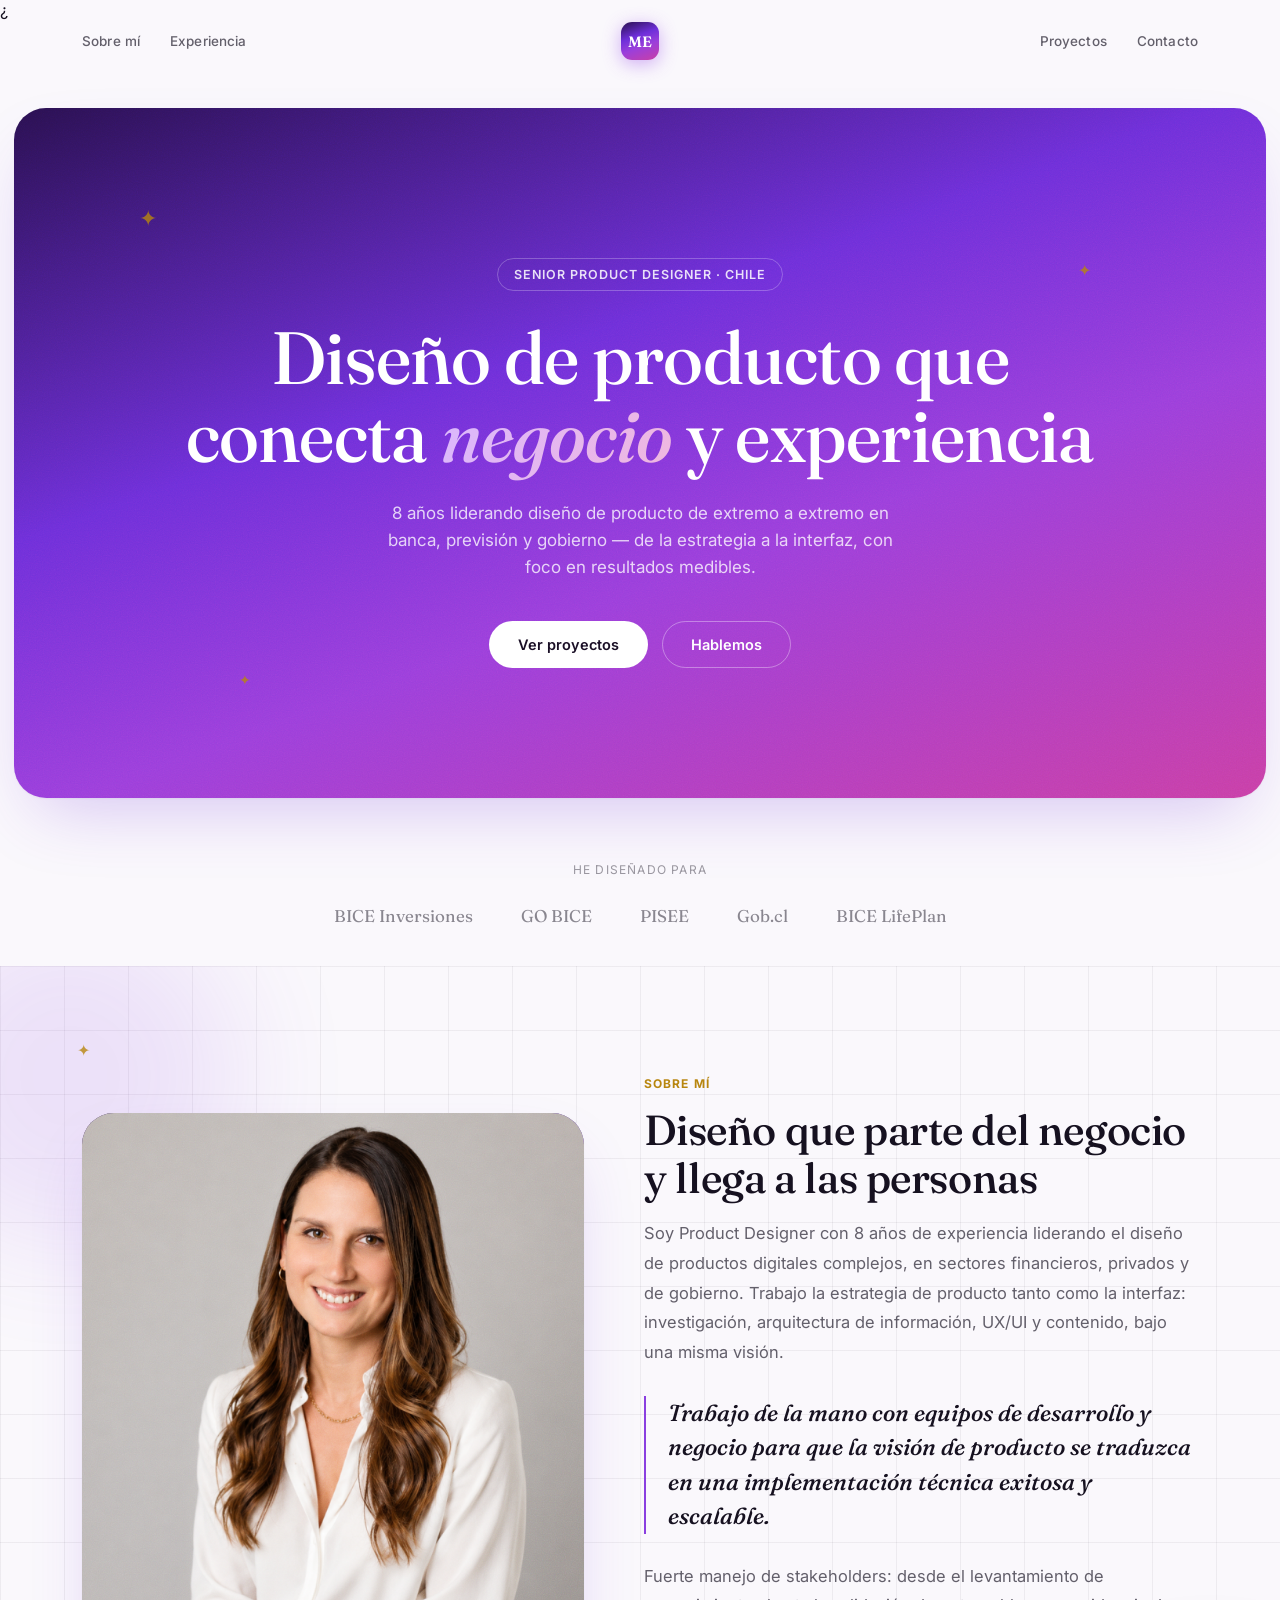
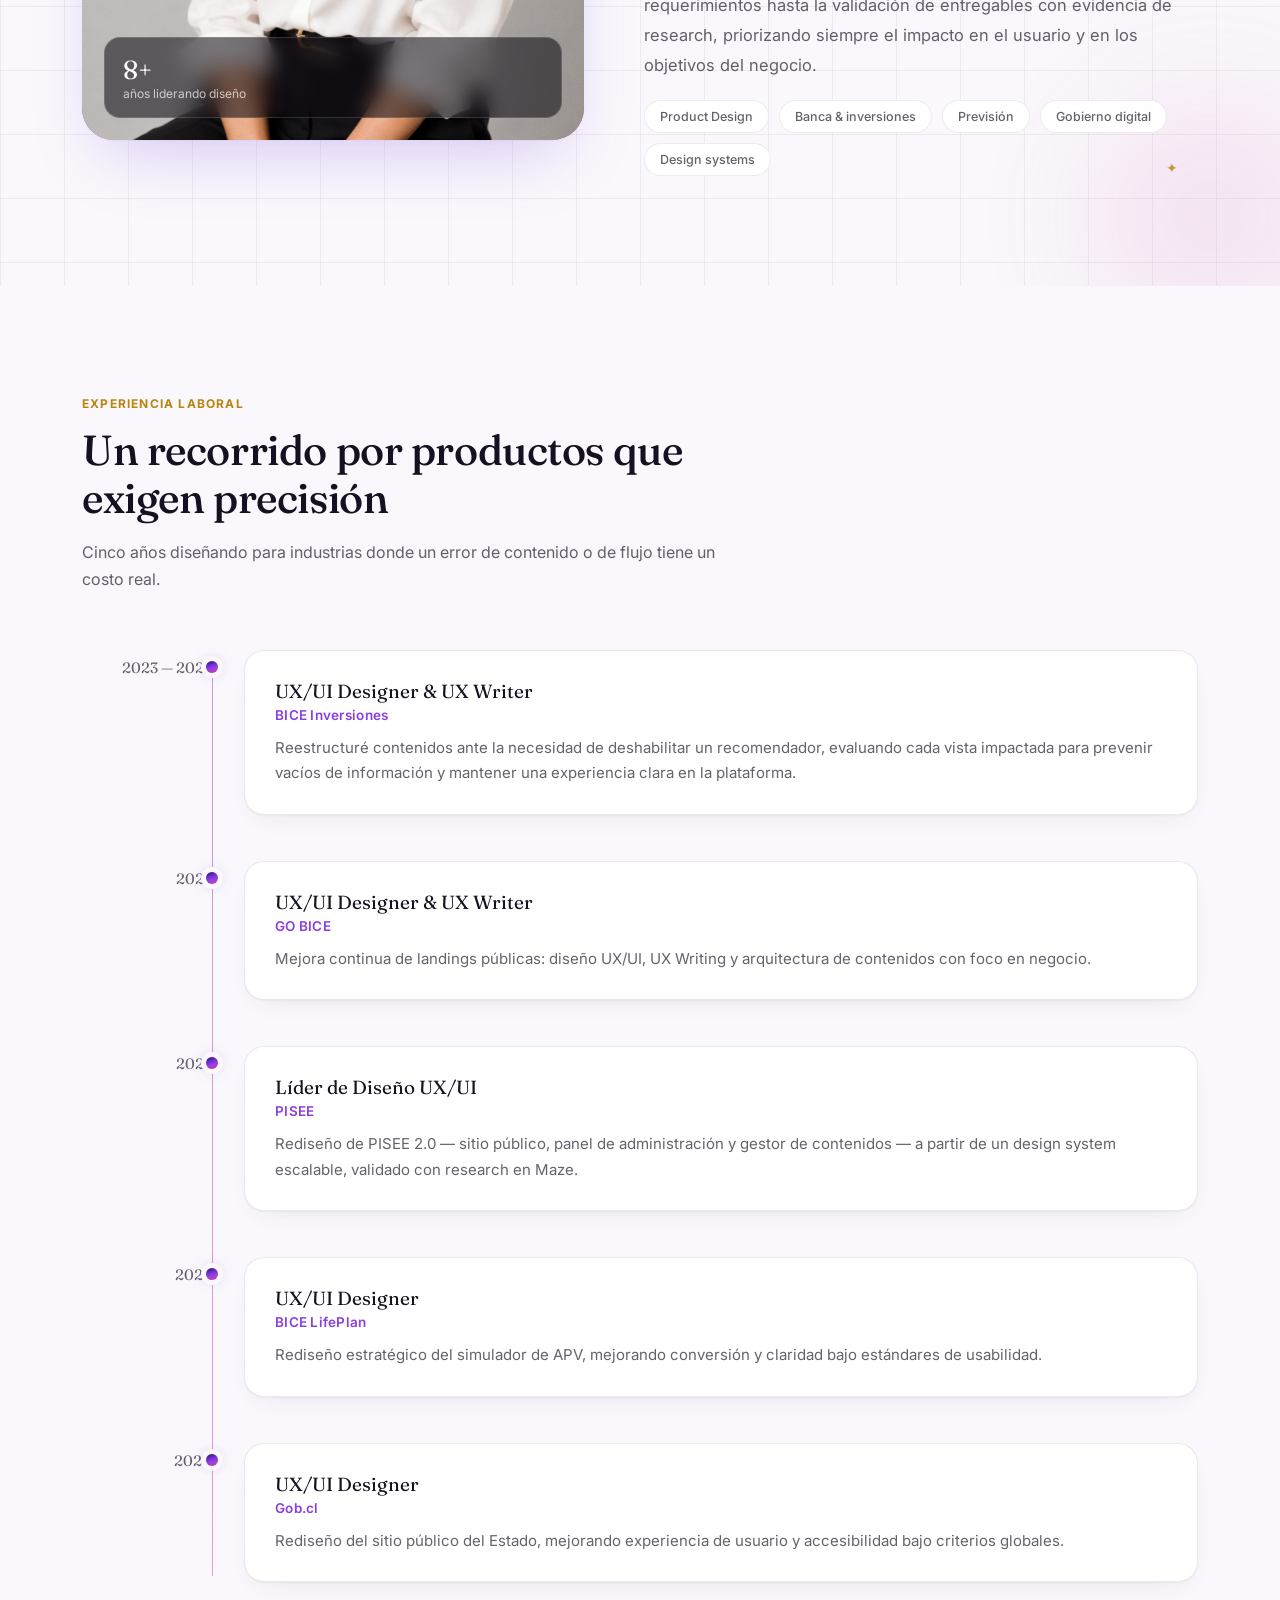
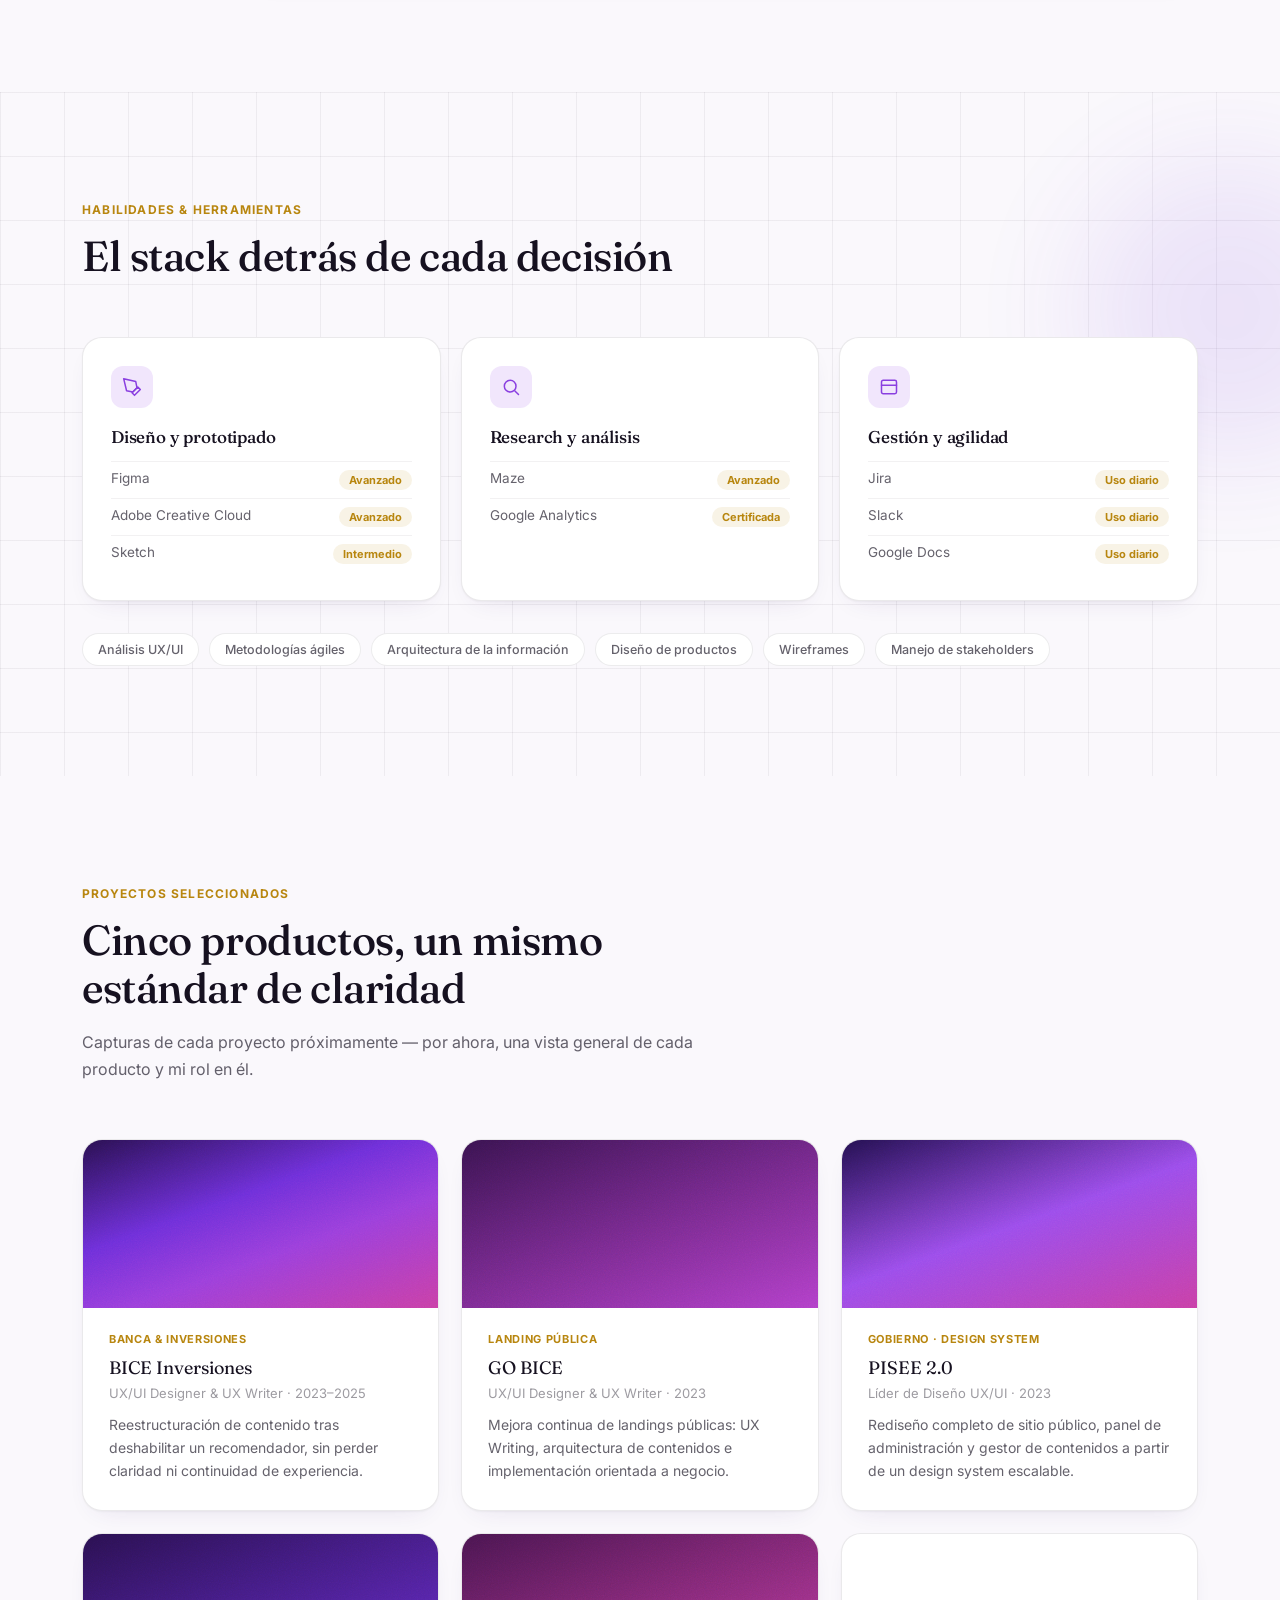
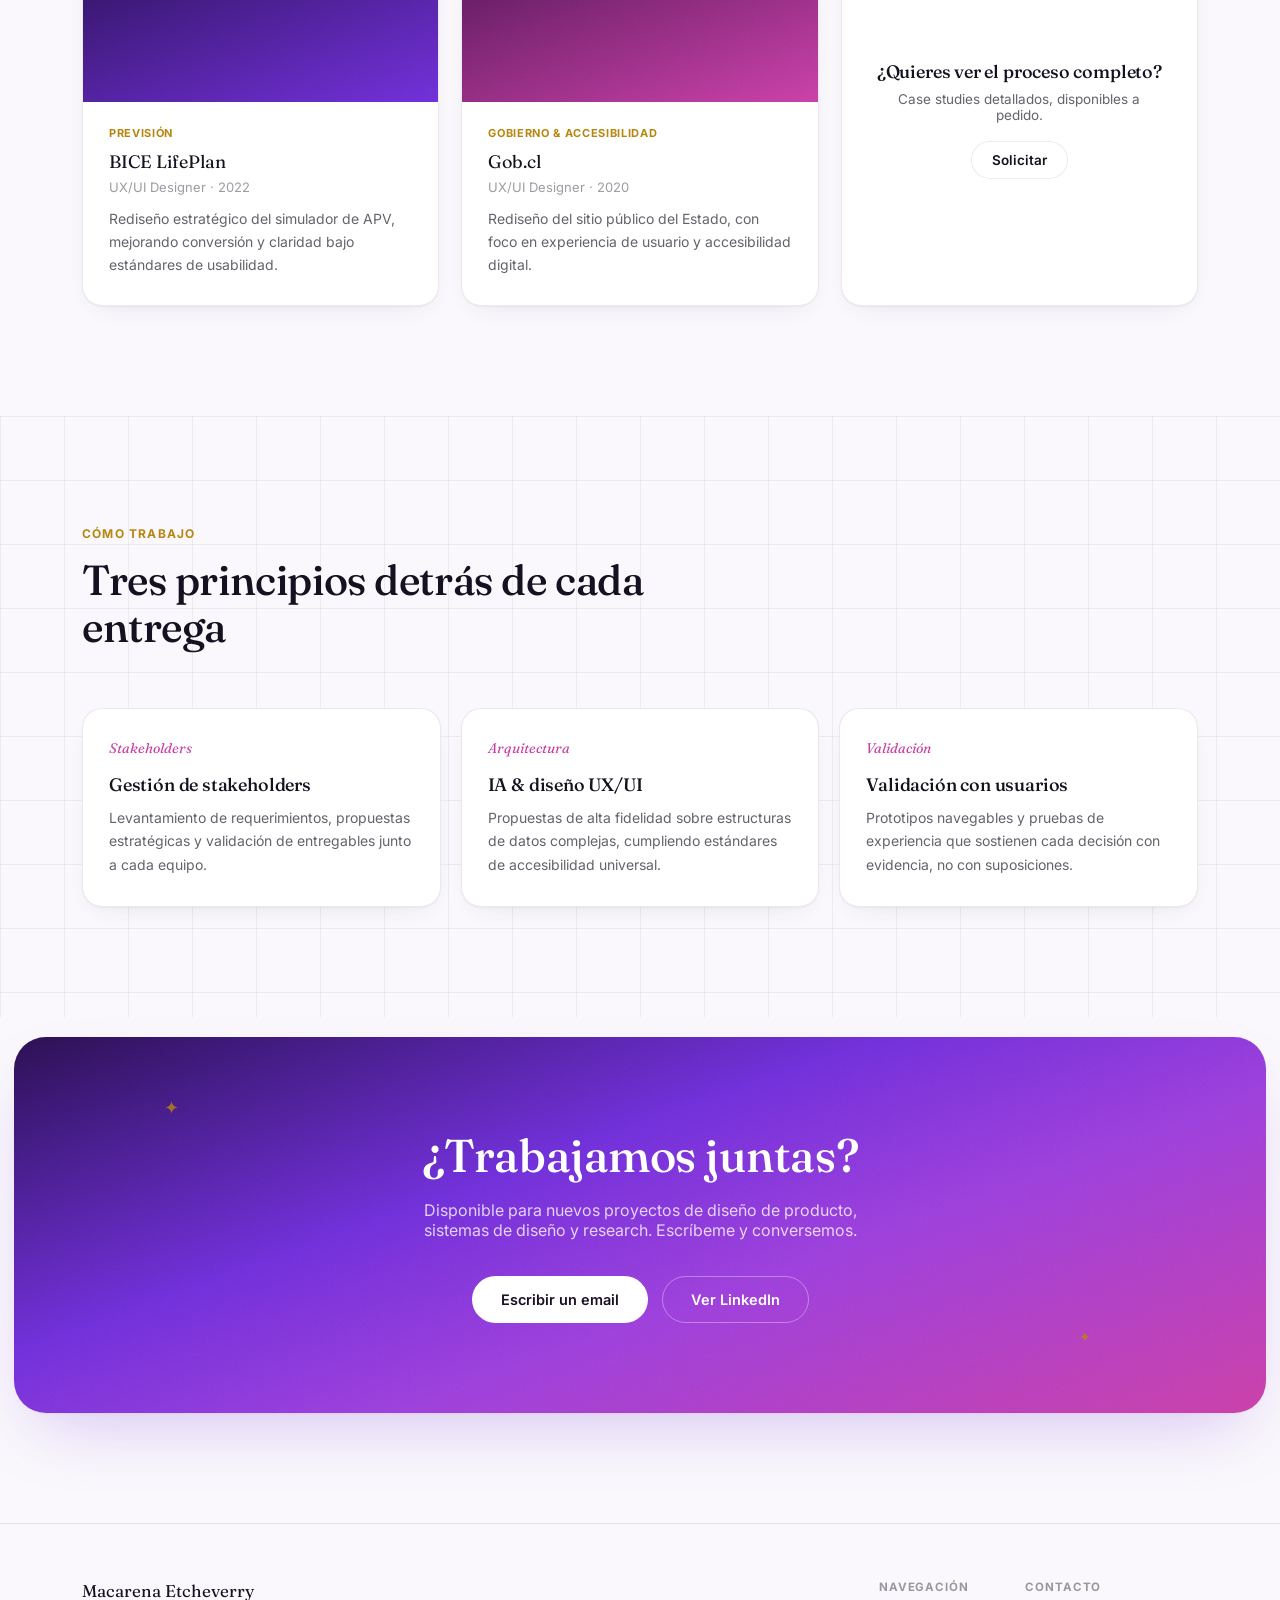
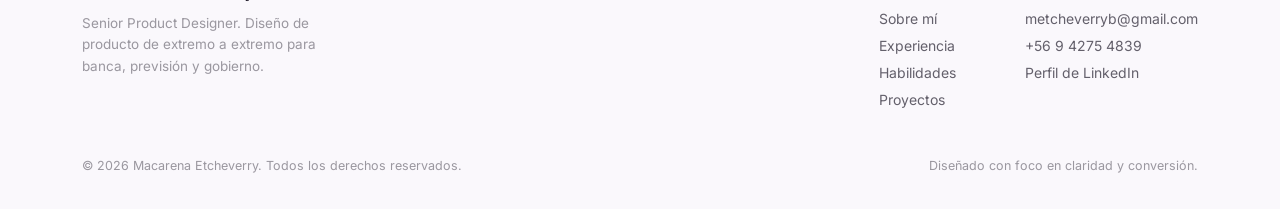
==== index.html @ 6feffdcc "Renombrar indexnew.html a index.html para GitHub Pages Co-Authored-By: Claude Sonnet 5 <noreply@anth" ====
¿<!DOCTYPE html>
<html lang="es">
<head>
<meta charset="UTF-8">
<meta name="viewport" content="width=device-width, initial-scale=1.0">
<title>Macarena Etcheverry — Senior Product Designer</title>
<link rel="preconnect" href="https://fonts.googleapis.com">
<link rel="preconnect" href="https://fonts.gstatic.com" crossorigin>
<link href="https://fonts.googleapis.com/css2?family=Fraunces:opsz,wght@9..144,400;9..144,500;9..144,600;9..144,700&family=Inter:wght@400;500;600;700&display=swap" rel="stylesheet">
<style>
  :root{
    --bg:#FAF8FC;
    --bg-panel:#F3EFFA;
    --bg-panel-2:#FFFFFF;
    --ink:#161120;
    --ink-soft:rgba(22,17,32,0.66);
    --muted:rgba(22,17,32,0.42);
    --line:rgba(22,17,32,0.09);
    --line-soft:rgba(22,17,32,0.055);
    --violet-1:#6E2FD9;
    --violet-2:#8A3FE0;
    --magenta:#C93FA6;
    --gold:#B8860F;
    --gradient-hero: linear-gradient(160deg,#2A1050 0%, #6E2FD9 38%, #9B3FDB 62%, #C93FA6 100%);
    --gradient-text: linear-gradient(120deg,#D9B8FF,#F0B7DE);
    --surface:rgba(22,17,32,0.03);
    --surface-strong:#FFFFFF;
    --glass-border:rgba(22,17,32,0.08);
    --shadow-glow: 0 1px 2px rgba(22,17,32,0.04), 0 30px 70px -24px rgba(110,47,217,0.28);
    --shadow-card: 0 1px 2px rgba(22,17,32,0.04), 0 10px 28px -16px rgba(60,30,110,0.16);
    --radius-lg:32px;
    --radius-md:20px;
    --radius-sm:14px;
    --maxw:1180px;
  }
  *{margin:0;padding:0;box-sizing:border-box;}
  html{scroll-behavior:smooth;}
  body{
    font-family:'Inter', sans-serif;
    background:var(--bg);
    color:var(--ink);
    -webkit-font-smoothing:antialiased;
    overflow-x:hidden;
  }
  h1,h2,h3,.serif{ font-family:'Fraunces', serif; font-weight:500; letter-spacing:-0.01em; }
  a{ color:inherit; text-decoration:none; }
  img{max-width:100%; display:block;}
  .wrap{max-width:var(--maxw); margin:0 auto; padding:0 32px;}
  ::selection{ background:var(--violet-2); color:#fff; }
  @media (prefers-reduced-motion: reduce){ *{animation-duration:.001ms !important; transition-duration:.001ms !important;} }

  /* grain texture overlay */
  .grain{
    position:absolute; inset:0; pointer-events:none; opacity:0.35; mix-blend-mode:overlay;
    background-image:url("data:image/svg+xml,%3Csvg xmlns='http://www.w3.org/2000/svg' width='120' height='120'%3E%3Cfilter id='n'%3E%3CfeTurbulence type='fractalNoise' baseFrequency='0.85' numOctaves='2' stitchTiles='stitch'/%3E%3C/filter%3E%3Crect width='100%25' height='100%25' filter='url(%23n)' opacity='0.5'/%3E%3C/svg%3E");
  }
  /* subtle grid background */
  .grid-bg{
    background-image:
      linear-gradient(var(--line-soft) 1px, transparent 1px),
      linear-gradient(90deg, var(--line-soft) 1px, transparent 1px);
    background-size:64px 64px;
  }
  .sparkle{ position:absolute; color:var(--gold); opacity:0.8; animation:twinkle 3.4s ease-in-out infinite; }
  @keyframes twinkle{ 0%,100%{opacity:0.25; transform:scale(0.85);} 50%{opacity:0.9; transform:scale(1.05);} }
  .orb{ position:absolute; border-radius:50%; filter:blur(60px); pointer-events:none; }

  .reveal{opacity:0; transform:translateY(22px); transition:opacity .7s cubic-bezier(.2,.7,.2,1), transform .7s cubic-bezier(.2,.7,.2,1);}
  .reveal.is-visible{opacity:1; transform:translateY(0);}

  /* ---------- navbar ---------- */
  header.nav{ position:fixed; top:0; left:0; right:0; z-index:100; padding:22px 0; transition:.35s ease; }
  header.nav.scrolled{ padding:12px 0; background:rgba(250,248,252,0.82); backdrop-filter:blur(14px) saturate(140%); border-bottom:1px solid var(--line); }
  .nav-inner{ max-width:var(--maxw); margin:0 auto; padding:0 32px; display:grid; grid-template-columns:1fr auto 1fr; align-items:center; }
  nav.links{ display:flex; gap:30px; }
  nav.links.right{ justify-content:flex-end; }
  nav.links a{ font-size:13.5px; font-weight:500; color:var(--ink-soft); letter-spacing:0.01em; transition:color .2s; }
  nav.links a:hover{ color:var(--ink); }
  .brand-mark{
    width:38px; height:38px; border-radius:11px; display:flex; align-items:center; justify-content:center;
    background:var(--gradient-hero); font-family:'Fraunces',serif; font-weight:600; font-size:15px; color:#fff;
    box-shadow:0 4px 18px rgba(155,79,235,0.45);
  }
  .burger{ display:none; flex-direction:column; gap:5px; cursor:pointer; justify-self:end; }
  .burger span{ width:22px; height:1.5px; background:var(--ink); }
  .mobile-menu{
    display:flex; position:fixed; inset:0; z-index:99; background:rgba(250,248,252,0.98);
    flex-direction:column; align-items:center; justify-content:center; gap:26px;
    opacity:0; pointer-events:none; transition:opacity .3s ease;
  }
  .mobile-menu.open{ opacity:1; pointer-events:all; }
  .mobile-menu a{ font-family:'Fraunces',serif; font-size:24px; }
  .mobile-close{ position:absolute; top:26px; right:30px; font-size:26px; cursor:pointer; }

  /* ---------- hero panel ---------- */
  .hero-panel{
    position:relative; margin:88px 14px 0; border-radius:var(--radius-lg);
    background:var(--gradient-hero);
    overflow:hidden;
    padding:150px 32px 130px;
    text-align:center;
    box-shadow:var(--shadow-glow);
  }
  .hero-panel .sparkle.s1{ top:14%; left:10%; font-size:22px; }
  .hero-panel .sparkle.s2{ top:22%; right:14%; font-size:16px; animation-delay:.8s;}
  .hero-panel .sparkle.s3{ bottom:16%; left:18%; font-size:14px; animation-delay:1.6s;}
  .eyebrow-tag{
    display:inline-flex; align-items:center; gap:8px; font-size:12.5px; font-weight:600; letter-spacing:0.08em;
    text-transform:uppercase; color:rgba(255,255,255,0.85);
    border:1px solid rgba(255,255,255,0.25); padding:8px 16px; border-radius:100px;
    margin-bottom:28px; position:relative; z-index:2;
  }
  h1.hero-title{
    position:relative; z-index:2;
    font-size:clamp(38px,6vw,74px); line-height:1.06; color:#fff;
    max-width:920px; margin:0 auto 24px;
  }
  h1.hero-title em{ font-style:italic; background:var(--gradient-text); -webkit-background-clip:text; background-clip:text; color:transparent; }
  .hero-sub{
    position:relative; z-index:2; font-size:17px; line-height:1.6; color:rgba(255,255,255,0.78);
    max-width:520px; margin:0 auto 40px;
  }
  .hero-ctas{ position:relative; z-index:2; display:flex; gap:14px; justify-content:center; flex-wrap:wrap; }
  .btn{
    display:inline-flex; align-items:center; gap:8px; font-family:'Inter',sans-serif; font-weight:600; font-size:14.5px;
    padding:14px 28px; border-radius:100px; cursor:pointer; border:1px solid transparent; transition:.25s ease;
  }
  .btn-white{ background:#fff; color:#1A0F26; }
  .btn-white:hover{ transform:translateY(-2px); box-shadow:0 16px 30px rgba(0,0,0,0.35); }
  .btn-line{ background:transparent; color:#fff; border-color:rgba(255,255,255,0.35); }
  .btn-line:hover{ background:rgba(255,255,255,0.08); transform:translateY(-2px); }
  .btn-solid{ background:var(--ink); color:#160B22; }
  .btn-solid:hover{ transform:translateY(-2px); box-shadow:0 14px 28px rgba(0,0,0,0.5); }
  .btn-ghost{ background:var(--surface-strong); color:var(--ink); border-color:var(--glass-border); }
  .btn-ghost:hover{ transform:translateY(-2px); background:var(--surface); border-color:rgba(255,255,255,0.24); }

  /* ---------- logos strip ---------- */
  .logos-section{ padding:64px 0 40px; text-align:center; }
  .logos-label{ font-size:12px; letter-spacing:0.1em; text-transform:uppercase; color:var(--muted); margin-bottom:28px; }
  .logos-row{ display:flex; justify-content:center; gap:48px; flex-wrap:wrap; }
  .logos-row span{ font-family:'Fraunces',serif; font-size:17px; color:var(--ink-soft); opacity:0.75; }

  /* ---------- section shell w/ grid + orb ---------- */
  .dark-section{ position:relative; padding:110px 0; overflow:hidden; }
  .sec-head{ max-width:640px; margin-bottom:56px; position:relative; z-index:2; }
  .sec-eyebrow{ font-size:12px; font-weight:700; letter-spacing:0.1em; text-transform:uppercase; color:var(--gold); margin-bottom:16px; display:block; }
  .sec-title{ font-size:clamp(28px,3.6vw,42px); line-height:1.14; margin-bottom:16px; }
  .sec-desc{ font-size:16px; line-height:1.7; color:var(--ink-soft); font-family:'Inter',sans-serif; }

  /* ---------- about ---------- */
  .about-grid{ display:grid; grid-template-columns:0.95fr 1.05fr; gap:60px; align-items:center; position:relative; z-index:2; }
  .about-card{
    border-radius:var(--radius-lg); background:var(--gradient-hero); aspect-ratio:4/5; position:relative; overflow:hidden;
    box-shadow:var(--shadow-glow);
  }
  .about-card .about-photo{
    position:absolute; inset:0; width:100%; height:100%; object-fit:cover;
  }
  .about-card .tag{
    position:absolute; bottom:22px; left:22px; right:22px;
    background:rgba(12,8,16,0.55); backdrop-filter:blur(10px); border:1px solid rgba(255,255,255,0.15);
    border-radius:16px; padding:16px 18px;
  }
  .about-card .tag .num{ font-family:'Fraunces',serif; font-size:26px; color:#fff; }
  .about-card .tag .lbl{ font-size:12px; color:rgba(255,255,255,0.7); }
  .about-copy p{ font-size:16.5px; line-height:1.8; color:var(--ink-soft); margin-bottom:20px; font-family:'Inter',sans-serif; }
  .about-copy .pull{
    font-family:'Fraunces',serif; font-style:italic; font-weight:500; font-size:23px; line-height:1.5; color:var(--ink);
    margin:28px 0; padding-left:22px; border-left:2px solid var(--violet-2);
  }
  .pill-row{ display:flex; gap:10px; flex-wrap:wrap; margin-top:10px; }
  .pill{ font-size:12.5px; font-weight:500; color:var(--ink-soft); background:var(--surface-strong); border:1px solid var(--glass-border); padding:8px 15px; border-radius:100px; }

  /* ---------- timeline ---------- */
  .timeline{ position:relative; margin-top:10px; z-index:2; }
  .timeline::before{ content:''; position:absolute; left:130px; top:6px; bottom:6px; width:1px; background:linear-gradient(180deg, var(--violet-2), var(--magenta)); opacity:0.5; }
  .tl-item{ display:grid; grid-template-columns:130px 1fr; gap:32px; position:relative; padding-bottom:46px; }
  .tl-item:last-child{ padding-bottom:0; }
  .tl-year{ font-family:'Fraunces',serif; font-size:15px; color:var(--ink-soft); text-align:right; padding-top:8px; }
  .tl-dot{ position:absolute; left:124px; top:11px; width:12px; height:12px; border-radius:50%; background:var(--gradient-hero); box-shadow:0 0 0 5px var(--bg), 0 0 14px rgba(155,79,235,0.6); }
  .tl-card{ background:var(--surface-strong); border:1px solid var(--line); border-radius:var(--radius-md); padding:28px 30px; transition:.3s ease; box-shadow:var(--shadow-card); }
  .tl-card:hover{ border-color:rgba(138,63,224,0.3); transform:translateY(-2px); box-shadow:0 16px 36px -18px rgba(110,47,217,0.28); }
  .tl-role{ font-family:'Fraunces',serif; font-size:19px; margin-bottom:4px; }
  .tl-company{ font-size:13.5px; font-weight:600; color:var(--violet-2); margin-bottom:12px; letter-spacing:0.02em; }
  .tl-desc{ font-size:15px; line-height:1.7; color:var(--ink-soft); }

  @media (max-width:720px){
    .timeline::before{ left:18px; }
    .tl-item{ grid-template-columns:1fr; padding-left:38px; gap:8px; }
    .tl-year{ text-align:left; font-size:12.5px; color:var(--muted); }
    .tl-dot{ left:12px; }
  }

  /* ---------- skills ---------- */
  .bento{ display:grid; grid-template-columns:repeat(3,1fr); gap:20px; margin-bottom:32px; position:relative; z-index:2; }
  .bento-card{ background:var(--surface-strong); border:1px solid var(--line); border-radius:var(--radius-md); padding:28px; transition:.3s ease; box-shadow:var(--shadow-card); }
  .bento-card:hover{ transform:translateY(-3px); border-color:rgba(138,63,224,0.3); box-shadow:0 16px 36px -18px rgba(110,47,217,0.28); }
  .bento-icon{ width:42px; height:42px; border-radius:12px; margin-bottom:18px; display:flex; align-items:center; justify-content:center; background:rgba(155,79,235,0.14); }
  .bento-icon svg{ width:20px; height:20px; stroke:var(--violet-2); }
  .bento-card h3{ font-family:'Fraunces',serif; font-size:17px; margin-bottom:14px; font-weight:500; }
  .tool-row{ display:flex; justify-content:space-between; font-size:13.5px; color:var(--ink-soft); padding:8px 0; border-top:1px solid var(--line-soft); font-family:'Inter',sans-serif; }
  .tool-row:first-of-type{ border-top:none; }
  .tool-level{ font-size:11px; font-weight:700; color:var(--gold); background:rgba(184,134,15,0.1); padding:3px 10px; border-radius:100px; }
  .chips-wrap{ display:flex; flex-wrap:wrap; gap:10px; position:relative; z-index:2; }

  /* ---------- work ---------- */
  .work-grid{ display:grid; grid-template-columns:repeat(3,1fr); gap:22px; position:relative; z-index:2; }
  .work-card{ background:var(--surface-strong); border:1px solid var(--line); border-radius:var(--radius-md); overflow:hidden; transition:.35s ease; box-shadow:var(--shadow-card); }
  .work-card:hover{ transform:translateY(-6px); border-color:rgba(138,63,224,0.35); box-shadow:0 24px 50px -18px rgba(110,47,217,0.3); }
  .work-visual{ height:168px; position:relative; overflow:hidden; }
  .work-visual svg{ width:100%; height:100%; }
  .work-body{ padding:24px 26px 28px; }
  .work-tag{ font-size:11px; font-weight:700; color:var(--gold); text-transform:uppercase; letter-spacing:0.06em; margin-bottom:10px; display:inline-block; }
  .work-title{ font-family:'Fraunces',serif; font-size:18px; margin-bottom:6px; }
  .work-company{ font-size:13px; color:var(--muted); margin-bottom:12px; font-family:'Inter',sans-serif; }
  .work-desc{ font-size:14px; line-height:1.65; color:var(--ink-soft); font-family:'Inter',sans-serif; }

  /* ---------- pillars ---------- */
  .pillar-grid{ display:grid; grid-template-columns:repeat(3,1fr); gap:20px; position:relative; z-index:2; }
  .pillar-card{ padding:30px 26px; border-radius:var(--radius-md); border:1px solid var(--line); background:var(--surface-strong); box-shadow:var(--shadow-card); }
  .pillar-num{ font-family:'Fraunces',serif; font-style:italic; font-size:14px; color:var(--magenta); margin-bottom:16px; }
  .pillar-card h3{ font-family:'Fraunces',serif; font-size:18px; margin-bottom:10px; font-weight:500; }
  .pillar-card p{ font-size:14px; line-height:1.65; color:var(--ink-soft); font-family:'Inter',sans-serif; }

  /* ---------- cta panel (mirrors hero) ---------- */
  .cta-wrap{ padding:20px 14px 110px; }
  .cta-panel{
    position:relative; border-radius:var(--radius-lg); background:var(--gradient-hero);
    padding:90px 32px; text-align:center; overflow:hidden; box-shadow:var(--shadow-glow);
  }
  .cta-panel h2{ position:relative; z-index:2; color:#fff; font-size:clamp(30px,4vw,46px); margin-bottom:16px; }
  .cta-panel p{ position:relative; z-index:2; color:rgba(255,255,255,0.78); font-size:16px; max-width:460px; margin:0 auto 36px; font-family:'Inter',sans-serif; }
  .cta-btns{ position:relative; z-index:2; display:flex; gap:14px; justify-content:center; flex-wrap:wrap; }

  /* ---------- footer ---------- */
  footer{ padding:56px 0 36px; border-top:1px solid var(--line); position:relative; z-index:2; }
  .footer-grid{ display:flex; justify-content:space-between; flex-wrap:wrap; gap:32px; margin-bottom:40px; }
  .footer-brand p{ font-size:13.5px; color:var(--muted); max-width:280px; line-height:1.6; margin-top:12px; font-family:'Inter',sans-serif; }
  .footer-name{ font-family:'Fraunces',serif; font-size:17px; }
  .footer-cols{ display:flex; gap:56px; flex-wrap:wrap; }
  .footer-col h4{ font-size:11.5px; font-weight:700; color:var(--muted); text-transform:uppercase; letter-spacing:0.08em; margin-bottom:16px; }
  .footer-col a, .footer-col span{ display:block; font-size:14px; color:var(--ink-soft); margin-bottom:10px; font-family:'Inter',sans-serif; }
  .footer-col a:hover{ color:var(--violet-2); }
  .footer-bottom{ display:flex; justify-content:space-between; flex-wrap:wrap; gap:12px; font-size:12.5px; color:var(--muted); font-family:'Inter',sans-serif; }

  @media (max-width:980px){
    nav.links{ display:none; }
    .burger{ display:flex; }
    .hero-panel{ padding:130px 24px 100px; margin-top:76px; }
    .about-grid{ grid-template-columns:1fr; gap:48px; }
    .bento{ grid-template-columns:1fr; }
    .work-grid{ grid-template-columns:1fr 1fr; }
    .pillar-grid{ grid-template-columns:1fr; }
  }
  @media (max-width:620px){
    .wrap{ padding:0 20px; }
    .work-grid{ grid-template-columns:1fr; }
    .logos-row{ gap:26px; }
    .footer-grid{ flex-direction:column; }
    .hero-panel{ margin:70px 8px 0; }
  }
</style>
</head>
<body>

<header class="nav" id="navbar">
  <div class="nav-inner">
    <nav class="links left">
      <a href="#sobre-mi">Sobre mí</a>
      <a href="#experiencia">Experiencia</a>
    </nav>
    <a href="#top" class="brand-mark">ME</a>
    <nav class="links right">
      <a href="#proyectos">Proyectos</a>
      <a href="#contacto">Contacto</a>
    </nav>
    <div class="burger" id="burger"><span></span><span></span><span></span></div>
  </div>
</header>

<div class="mobile-menu" id="mobileMenu">
  <div class="mobile-close" id="mobileClose">✕</div>
  <a href="#sobre-mi">Sobre mí</a>
  <a href="#experiencia">Experiencia</a>
  <a href="#habilidades">Habilidades</a>
  <a href="#proyectos">Proyectos</a>
  <a href="#contacto">Contacto</a>
</div>

<!-- HERO -->
<section id="top">
  <div class="hero-panel reveal is-visible">
    <div class="grain"></div>
    <span class="sparkle s1">✦</span>
    <span class="sparkle s2">✦</span>
    <span class="sparkle s3">✦</span>
    <div class="eyebrow-tag">Senior Product Designer · Chile</div>
    <h1 class="hero-title">Diseño de producto que conecta <em>negocio</em> y experiencia</h1>
    <p class="hero-sub">8 años liderando diseño de producto de extremo a extremo en banca, previsión y gobierno — de la estrategia a la interfaz, con foco en resultados medibles.</p>
    <div class="hero-ctas">
      <a href="#proyectos" class="btn btn-white">Ver proyectos</a>
      <a href="#contacto" class="btn btn-line">Hablemos</a>
    </div>
  </div>
</section>

<!-- LOGOS -->
<section class="logos-section reveal">
  <div class="wrap">
    <p class="logos-label">He diseñado para</p>
    <div class="logos-row">
      <span>BICE Inversiones</span>
      <span>GO BICE</span>
      <span>PISEE</span>
      <span>Gob.cl</span>
      <span>BICE LifePlan</span>
    </div>
  </div>
</section>

<!-- ABOUT -->
<section class="dark-section grid-bg" id="sobre-mi">
  <div class="orb" style="width:340px;height:340px; background:var(--violet-2); opacity:0.12; top:-60px; left:-100px;"></div>
  <div class="orb" style="width:260px;height:260px; background:var(--magenta); opacity:0.10; bottom:-60px; right:-60px;"></div>
  <span class="sparkle" style="top:8%; left:6%; font-size:16px;">✦</span>
  <span class="sparkle" style="bottom:12%; right:8%; font-size:14px; animation-delay:1s;">✦</span>
  <div class="wrap">
    <div class="about-grid">
      <div class="reveal">
        <div class="about-card">
          <img class="about-photo" src="assets/Foto de perfil LI.png" alt="Foto de perfil">
          <div class="grain"></div>
          <div class="tag"><div class="num">8+</div><div class="lbl">años liderando diseño</div></div>
        </div>
      </div>
      <div class="about-copy reveal">
        <span class="sec-eyebrow">Sobre mí</span>
        <h2 class="sec-title">Diseño que parte del negocio y llega a las personas</h2>
        <p>Soy Product Designer con 8 años de experiencia liderando el diseño de productos digitales complejos, en sectores financieros, privados y de gobierno. Trabajo la estrategia de producto tanto como la interfaz: investigación, arquitectura de información, UX/UI y contenido, bajo una misma visión.</p>
        <p class="pull">Trabajo de la mano con equipos de desarrollo y negocio para que la visión de producto se traduzca en una implementación técnica exitosa y escalable.</p>
        <p>Fuerte manejo de stakeholders: desde el levantamiento de requerimientos hasta la validación de entregables con evidencia de research, priorizando siempre el impacto en el usuario y en los objetivos del negocio.</p>
        <div class="pill-row">
          <span class="pill">Product Design</span>
          <span class="pill">Banca &amp; inversiones</span>
          <span class="pill">Previsión</span>
          <span class="pill">Gobierno digital</span>
          <span class="pill">Design systems</span>
        </div>
      </div>
    </div>
  </div>
</section>

<!-- EXPERIENCE -->
<section class="dark-section" id="experiencia">
  <div class="wrap">
    <div class="sec-head reveal">
      <span class="sec-eyebrow">Experiencia laboral</span>
      <h2 class="sec-title">Un recorrido por productos que exigen precisión</h2>
      <p class="sec-desc">Cinco años diseñando para industrias donde un error de contenido o de flujo tiene un costo real.</p>
    </div>
    <div class="timeline">
      <div class="tl-item reveal">
        <div class="tl-year">2023 — 2025</div><div class="tl-dot"></div>
        <div class="tl-card">
          <div class="tl-role">UX/UI Designer &amp; UX Writer</div>
          <div class="tl-company">BICE Inversiones</div>
          <p class="tl-desc">Reestructuré contenidos ante la necesidad de deshabilitar un recomendador, evaluando cada vista impactada para prevenir vacíos de información y mantener una experiencia clara en la plataforma.</p>
        </div>
      </div>
      <div class="tl-item reveal">
        <div class="tl-year">2023</div><div class="tl-dot"></div>
        <div class="tl-card">
          <div class="tl-role">UX/UI Designer &amp; UX Writer</div>
          <div class="tl-company">GO BICE</div>
          <p class="tl-desc">Mejora continua de landings públicas: diseño UX/UI, UX Writing y arquitectura de contenidos con foco en negocio.</p>
        </div>
      </div>
      <div class="tl-item reveal">
        <div class="tl-year">2023</div><div class="tl-dot"></div>
        <div class="tl-card">
          <div class="tl-role">Líder de Diseño UX/UI</div>
          <div class="tl-company">PISEE</div>
          <p class="tl-desc">Rediseño de PISEE 2.0 — sitio público, panel de administración y gestor de contenidos — a partir de un design system escalable, validado con research en Maze.</p>
        </div>
      </div>
      <div class="tl-item reveal">
        <div class="tl-year">2022</div><div class="tl-dot"></div>
        <div class="tl-card">
          <div class="tl-role">UX/UI Designer</div>
          <div class="tl-company">BICE LifePlan</div>
          <p class="tl-desc">Rediseño estratégico del simulador de APV, mejorando conversión y claridad bajo estándares de usabilidad.</p>
        </div>
      </div>
      <div class="tl-item reveal">
        <div class="tl-year">2020</div><div class="tl-dot"></div>
        <div class="tl-card">
          <div class="tl-role">UX/UI Designer</div>
          <div class="tl-company">Gob.cl</div>
          <p class="tl-desc">Rediseño del sitio público del Estado, mejorando experiencia de usuario y accesibilidad bajo criterios globales.</p>
        </div>
      </div>
    </div>
  </div>
</section>

<!-- SKILLS -->
<section class="dark-section grid-bg" id="habilidades">
  <div class="orb" style="width:300px;height:300px; background:var(--violet-1); opacity:0.10; top:10%; right:-100px;"></div>
  <div class="wrap">
    <div class="sec-head reveal">
      <span class="sec-eyebrow">Habilidades &amp; herramientas</span>
      <h2 class="sec-title">El stack detrás de cada decisión</h2>
    </div>
    <div class="bento reveal">
      <div class="bento-card">
        <div class="bento-icon"><svg viewBox="0 0 24 24" fill="none" stroke-width="1.8" stroke-linecap="round" stroke-linejoin="round"><path d="M12 19l7-7 3 3-7 7-3-3z"/><path d="M18 13l-1.5-7.5L2 2l3.5 14.5L13 18l5-5z"/></svg></div>
        <h3>Diseño y prototipado</h3>
        <div class="tool-row"><span>Figma</span><span class="tool-level">Avanzado</span></div>
        <div class="tool-row"><span>Adobe Creative Cloud</span><span class="tool-level">Avanzado</span></div>
        <div class="tool-row"><span>Sketch</span><span class="tool-level">Intermedio</span></div>
      </div>
      <div class="bento-card">
        <div class="bento-icon"><svg viewBox="0 0 24 24" fill="none" stroke-width="1.8" stroke-linecap="round" stroke-linejoin="round"><circle cx="11" cy="11" r="7"/><path d="M21 21l-4.3-4.3"/></svg></div>
        <h3>Research y análisis</h3>
        <div class="tool-row"><span>Maze</span><span class="tool-level">Avanzado</span></div>
        <div class="tool-row"><span>Google Analytics</span><span class="tool-level">Certificada</span></div>
      </div>
      <div class="bento-card">
        <div class="bento-icon"><svg viewBox="0 0 24 24" fill="none" stroke-width="1.8" stroke-linecap="round" stroke-linejoin="round"><rect x="3" y="4" width="18" height="16" rx="2"/><path d="M3 10h18"/></svg></div>
        <h3>Gestión y agilidad</h3>
        <div class="tool-row"><span>Jira</span><span class="tool-level">Uso diario</span></div>
        <div class="tool-row"><span>Slack</span><span class="tool-level">Uso diario</span></div>
        <div class="tool-row"><span>Google Docs</span><span class="tool-level">Uso diario</span></div>
      </div>
    </div>
    <div class="chips-wrap reveal">
      <span class="pill">Análisis UX/UI</span>
      <span class="pill">Metodologías ágiles</span>
      <span class="pill">Arquitectura de la información</span>
      <span class="pill">Diseño de productos</span>
      <span class="pill">Wireframes</span>
      <span class="pill">Manejo de stakeholders</span>
    </div>
  </div>
</section>

<!-- WORK -->
<section class="dark-section" id="proyectos">
  <div class="wrap">
    <div class="sec-head reveal">
      <span class="sec-eyebrow">Proyectos seleccionados</span>
      <h2 class="sec-title">Cinco productos, un mismo estándar de claridad</h2>
      <p class="sec-desc">Capturas de cada proyecto próximamente — por ahora, una vista general de cada producto y mi rol en él.</p>
    </div>
    <div class="work-grid">
      <div class="work-card reveal">
        <div class="work-visual" style="background:var(--gradient-hero);"><div class="grain"></div></div>
        <div class="work-body">
          <span class="work-tag">Banca &amp; inversiones</span>
          <div class="work-title">BICE Inversiones</div>
          <div class="work-company">UX/UI Designer &amp; UX Writer · 2023–2025</div>
          <p class="work-desc">Reestructuración de contenido tras deshabilitar un recomendador, sin perder claridad ni continuidad de experiencia.</p>
        </div>
      </div>
      <div class="work-card reveal">
        <div class="work-visual" style="background:linear-gradient(160deg,#3A1350,#B23FC9);"><div class="grain"></div></div>
        <div class="work-body">
          <span class="work-tag">Landing pública</span>
          <div class="work-title">GO BICE</div>
          <div class="work-company">UX/UI Designer &amp; UX Writer · 2023</div>
          <p class="work-desc">Mejora continua de landings públicas: UX Writing, arquitectura de contenidos e implementación orientada a negocio.</p>
        </div>
      </div>
      <div class="work-card reveal">
        <div class="work-visual" style="background:linear-gradient(160deg,#241050,#9B4DEB,#C93FA6);"><div class="grain"></div></div>
        <div class="work-body">
          <span class="work-tag">Gobierno · Design system</span>
          <div class="work-title">PISEE 2.0</div>
          <div class="work-company">Líder de Diseño UX/UI · 2023</div>
          <p class="work-desc">Rediseño completo de sitio público, panel de administración y gestor de contenidos a partir de un design system escalable.</p>
        </div>
      </div>
      <div class="work-card reveal">
        <div class="work-visual" style="background:linear-gradient(160deg,#2A1050,#6E2FD9);"><div class="grain"></div></div>
        <div class="work-body">
          <span class="work-tag">Previsión</span>
          <div class="work-title">BICE LifePlan</div>
          <div class="work-company">UX/UI Designer · 2022</div>
          <p class="work-desc">Rediseño estratégico del simulador de APV, mejorando conversión y claridad bajo estándares de usabilidad.</p>
        </div>
      </div>
      <div class="work-card reveal">
        <div class="work-visual" style="background:linear-gradient(160deg,#4A1550,#C93FA6);"><div class="grain"></div></div>
        <div class="work-body">
          <span class="work-tag">Gobierno &amp; accesibilidad</span>
          <div class="work-title">Gob.cl</div>
          <div class="work-company">UX/UI Designer · 2020</div>
          <p class="work-desc">Rediseño del sitio público del Estado, con foco en experiencia de usuario y accesibilidad digital.</p>
        </div>
      </div>
      <div class="work-card reveal" style="display:flex; align-items:center; justify-content:center; text-align:center; padding:32px;">
        <div>
          <div class="serif" style="font-size:18px; margin-bottom:8px;">¿Quieres ver el proceso completo?</div>
          <p style="font-size:13.5px; color:var(--ink-soft); margin-bottom:18px; font-family:'Inter',sans-serif;">Case studies detallados, disponibles a pedido.</p>
          <a href="#contacto" class="btn btn-ghost" style="padding:10px 20px; font-size:13.5px;">Solicitar</a>
        </div>
      </div>
    </div>
  </div>
</section>

<!-- PILLARS -->
<section class="dark-section grid-bg">
  <div class="wrap">
    <div class="sec-head reveal">
      <span class="sec-eyebrow">Cómo trabajo</span>
      <h2 class="sec-title">Tres principios detrás de cada entrega</h2>
    </div>
    <div class="pillar-grid reveal">
      <div class="pillar-card">
        <div class="pillar-num">Stakeholders</div>
        <h3>Gestión de stakeholders</h3>
        <p>Levantamiento de requerimientos, propuestas estratégicas y validación de entregables junto a cada equipo.</p>
      </div>
      <div class="pillar-card">
        <div class="pillar-num">Arquitectura</div>
        <h3>IA &amp; diseño UX/UI</h3>
        <p>Propuestas de alta fidelidad sobre estructuras de datos complejas, cumpliendo estándares de accesibilidad universal.</p>
      </div>
      <div class="pillar-card">
        <div class="pillar-num">Validación</div>
        <h3>Validación con usuarios</h3>
        <p>Prototipos navegables y pruebas de experiencia que sostienen cada decisión con evidencia, no con suposiciones.</p>
      </div>
    </div>
  </div>
</section>

<!-- CTA -->
<section class="cta-wrap" id="contacto">
  <div class="cta-panel reveal">
    <div class="grain"></div>
    <span class="sparkle" style="top:16%; left:12%; font-size:18px;">✦</span>
    <span class="sparkle" style="bottom:18%; right:14%; font-size:14px; animation-delay:1s;">✦</span>
    <h2>¿Trabajamos juntas?</h2>
    <p>Disponible para nuevos proyectos de diseño de producto, sistemas de diseño y research. Escríbeme y conversemos.</p>
    <div class="cta-btns">
      <a href="mailto:metcheverryb@gmail.com" class="btn btn-white">Escribir un email</a>
      <a href="https://www.linkedin.com/" target="_blank" rel="noopener" class="btn btn-line">Ver LinkedIn</a>
    </div>
  </div>
</section>

<!-- FOOTER -->
<footer>
  <div class="wrap">
    <div class="footer-grid">
      <div class="footer-brand">
        <a href="#top" class="footer-name">Macarena Etcheverry</a>
        <p>Senior Product Designer. Diseño de producto de extremo a extremo para banca, previsión y gobierno.</p>
      </div>
      <div class="footer-cols">
        <div class="footer-col">
          <h4>Navegación</h4>
          <a href="#sobre-mi">Sobre mí</a>
          <a href="#experiencia">Experiencia</a>
          <a href="#habilidades">Habilidades</a>
          <a href="#proyectos">Proyectos</a>
        </div>
        <div class="footer-col">
          <h4>Contacto</h4>
          <a href="mailto:metcheverryb@gmail.com">metcheverryb@gmail.com</a>
          <a href="tel:+56942754839">+56 9 4275 4839</a>
          <a href="https://www.linkedin.com/" target="_blank" rel="noopener">Perfil de LinkedIn</a>
        </div>
      </div>
    </div>
    <div class="footer-bottom">
      <span>© 2026 Macarena Etcheverry. Todos los derechos reservados.</span>
      <span>Diseñado con foco en claridad y conversión.</span>
    </div>
  </div>
</footer>

<script>
  const navbar = document.getElementById('navbar');
  window.addEventListener('scroll', () => navbar.classList.toggle('scrolled', window.scrollY > 24));

  const burger = document.getElementById('burger');
  const mobileMenu = document.getElementById('mobileMenu');
  const mobileClose = document.getElementById('mobileClose');
  burger.addEventListener('click', () => mobileMenu.classList.add('open'));
  mobileClose.addEventListener('click', () => mobileMenu.classList.remove('open'));
  mobileMenu.querySelectorAll('a').forEach(a => a.addEventListener('click', () => mobileMenu.classList.remove('open')));

  const io = new IntersectionObserver((entries) => {
    entries.forEach(entry => {
      if(entry.isIntersecting){ entry.target.classList.add('is-visible'); io.unobserve(entry.target); }
    });
  }, { threshold: 0.15 });
  document.querySelectorAll('.reveal:not(.is-visible)').forEach(el => io.observe(el));
</script>

</body>
</html>
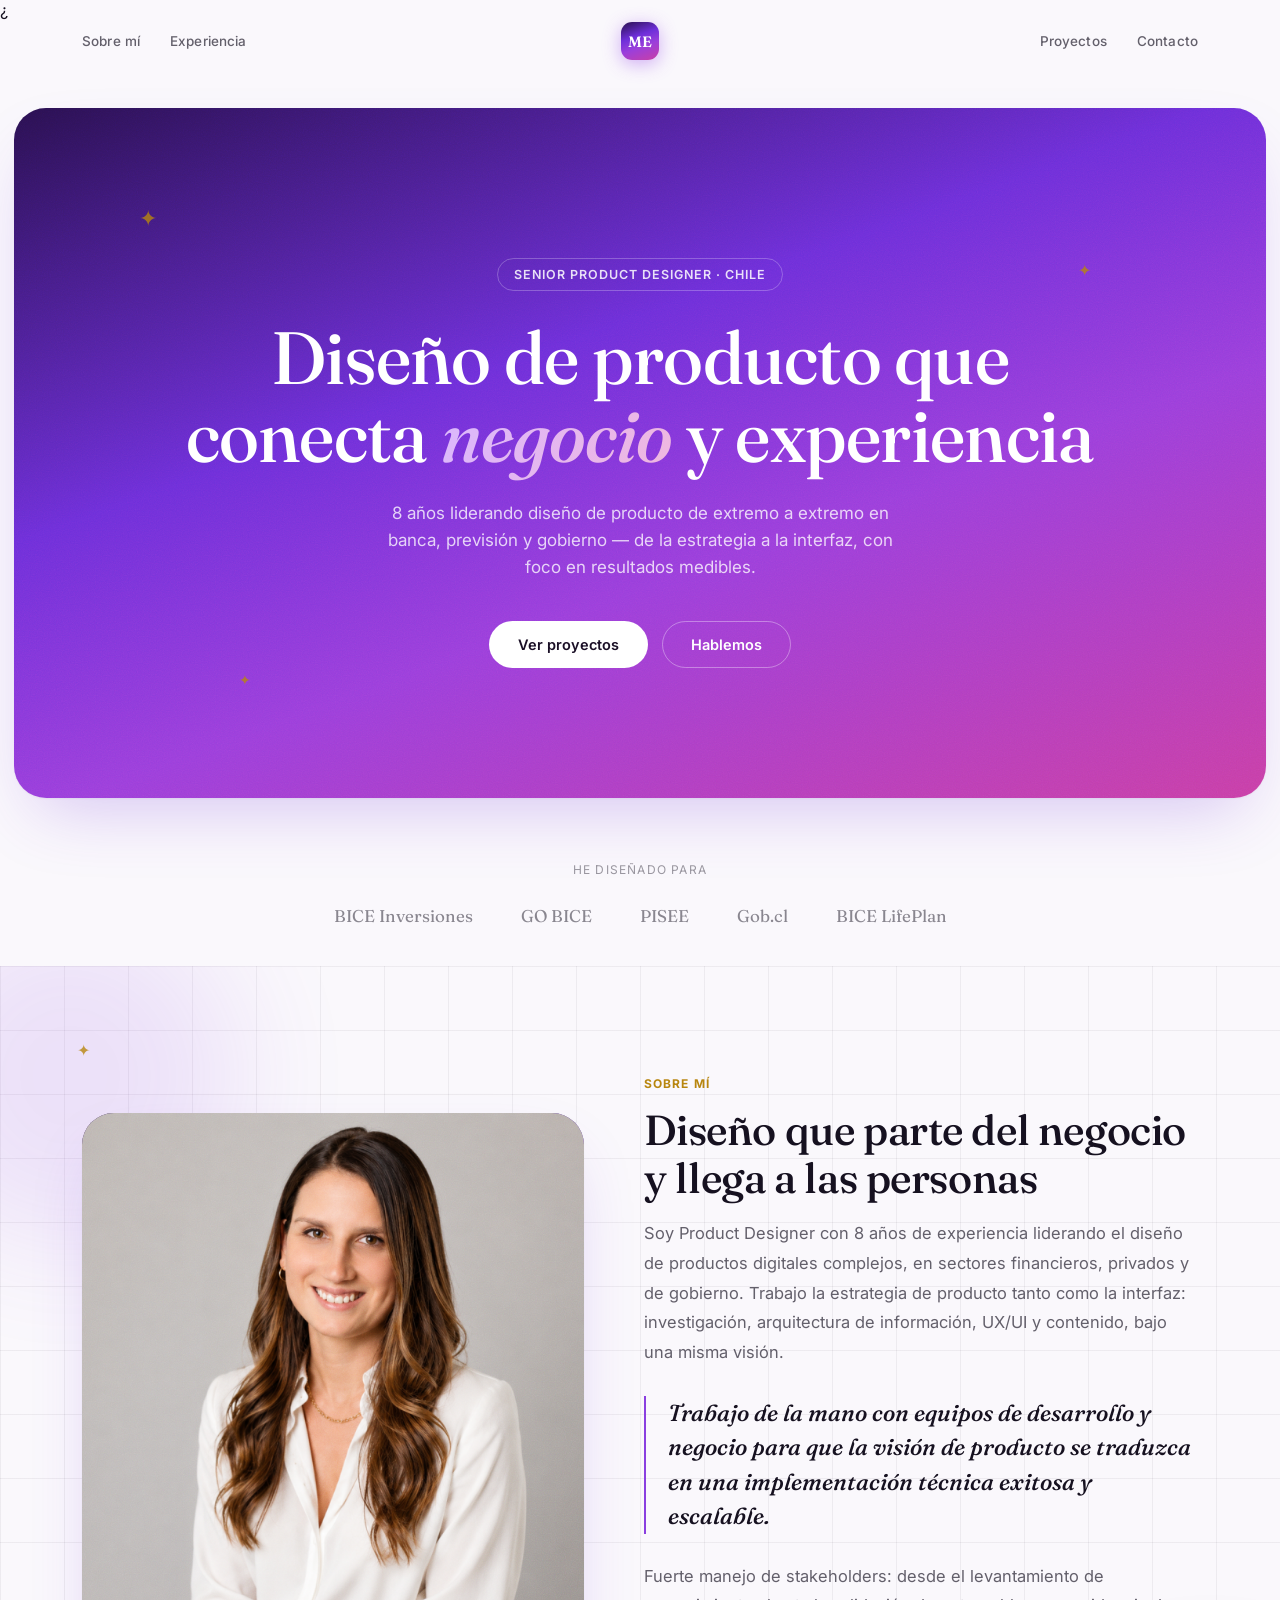
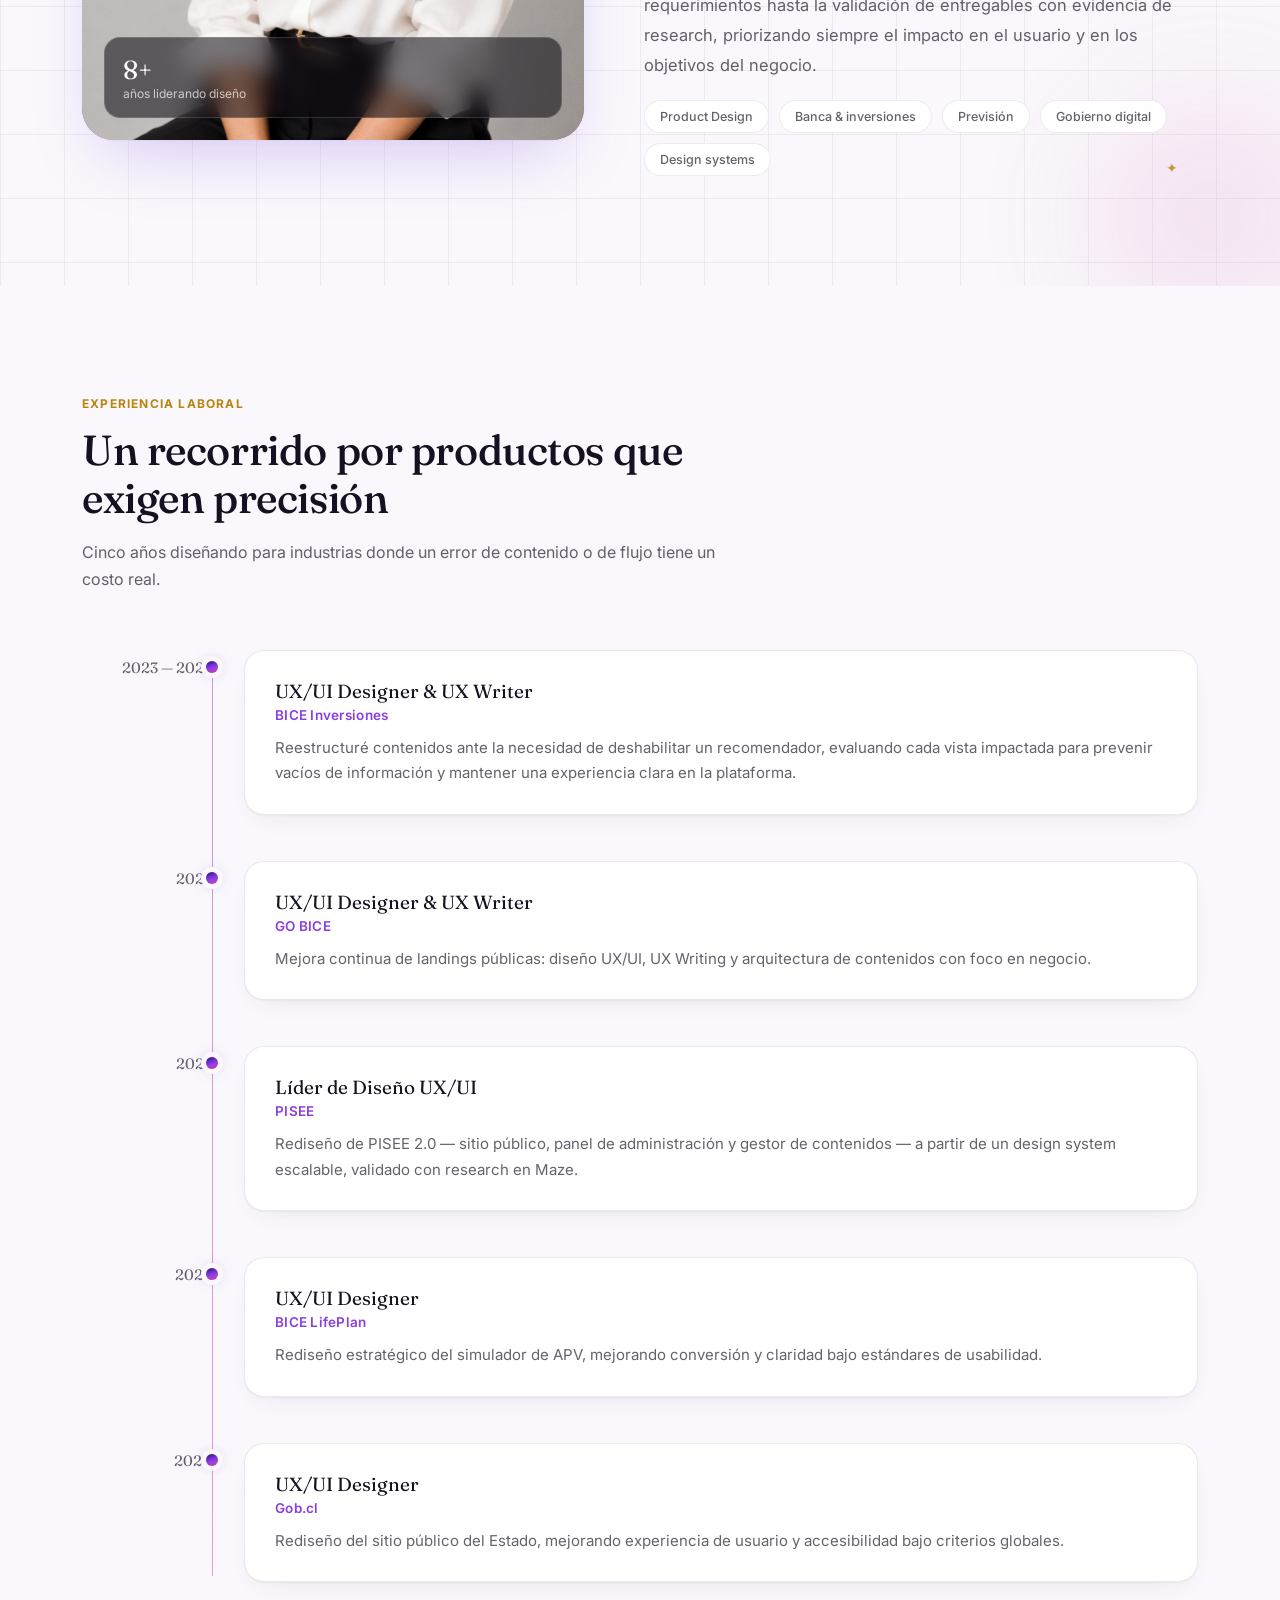
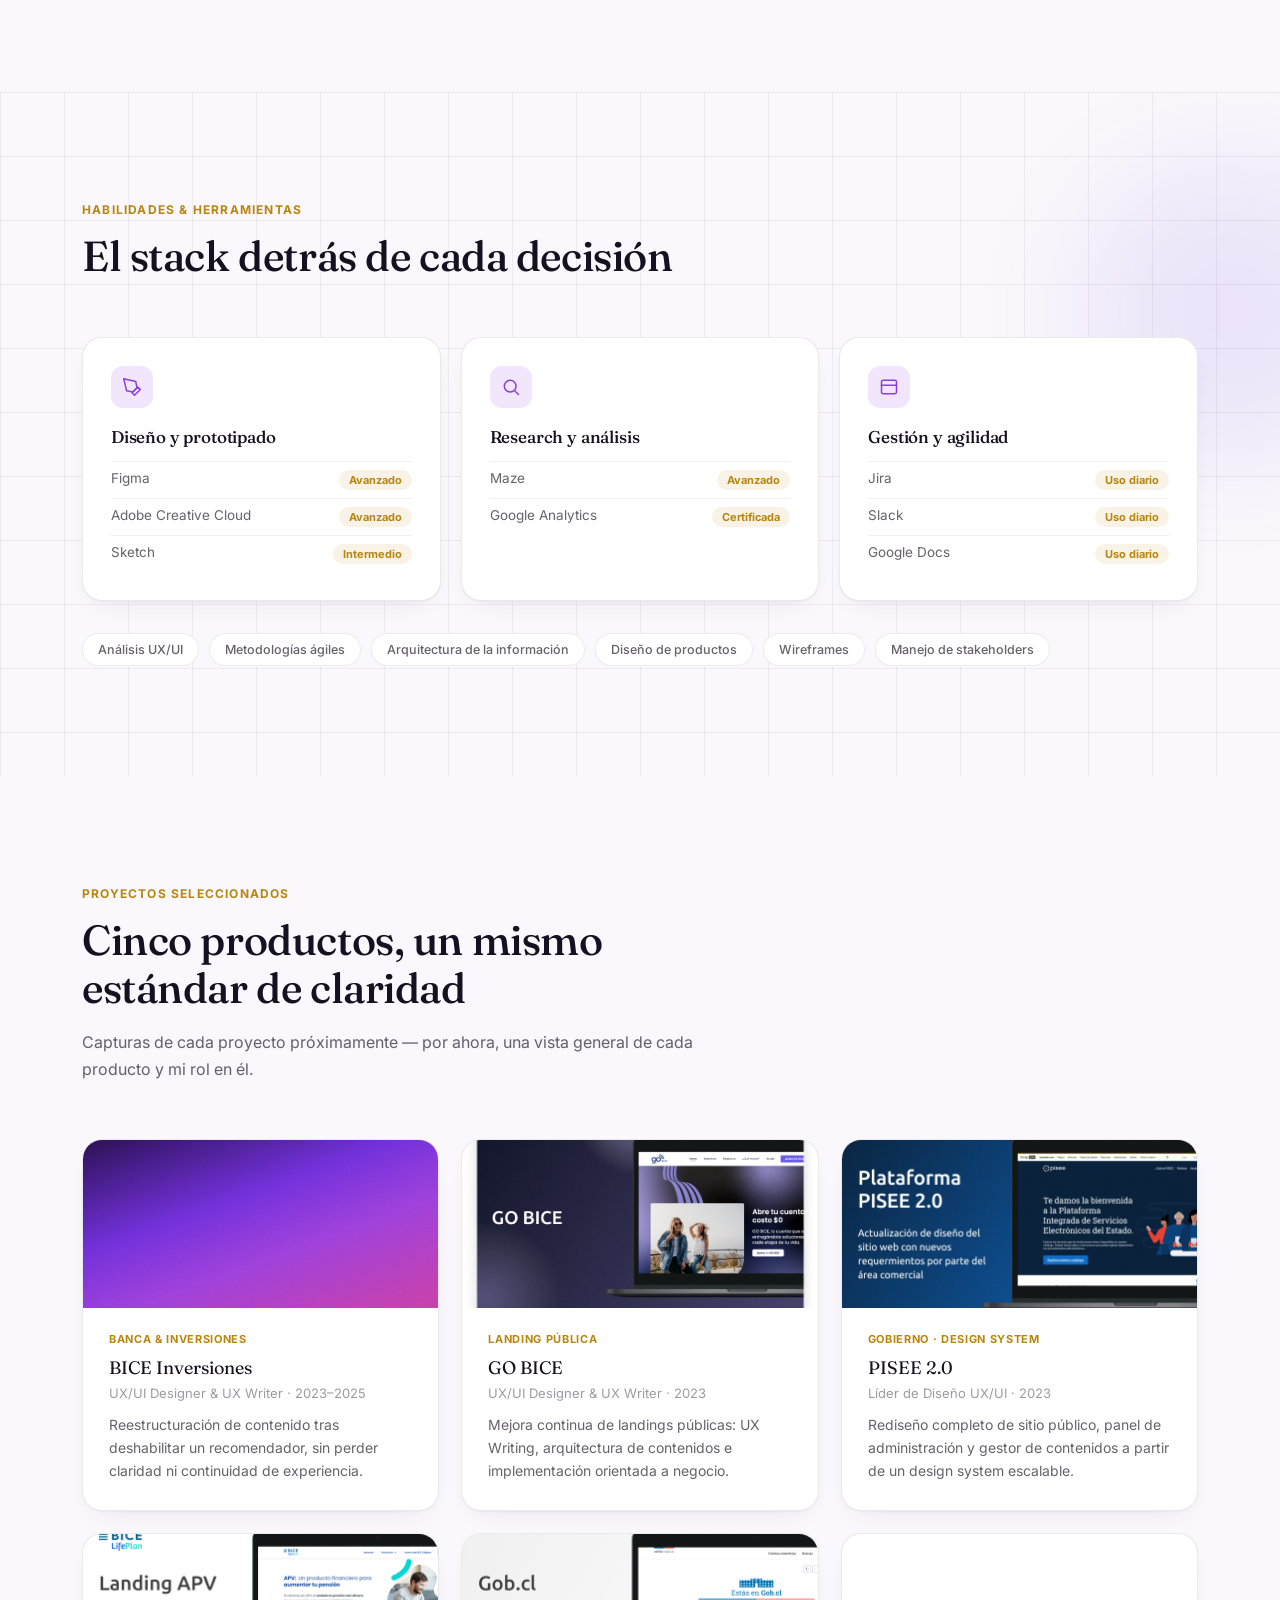
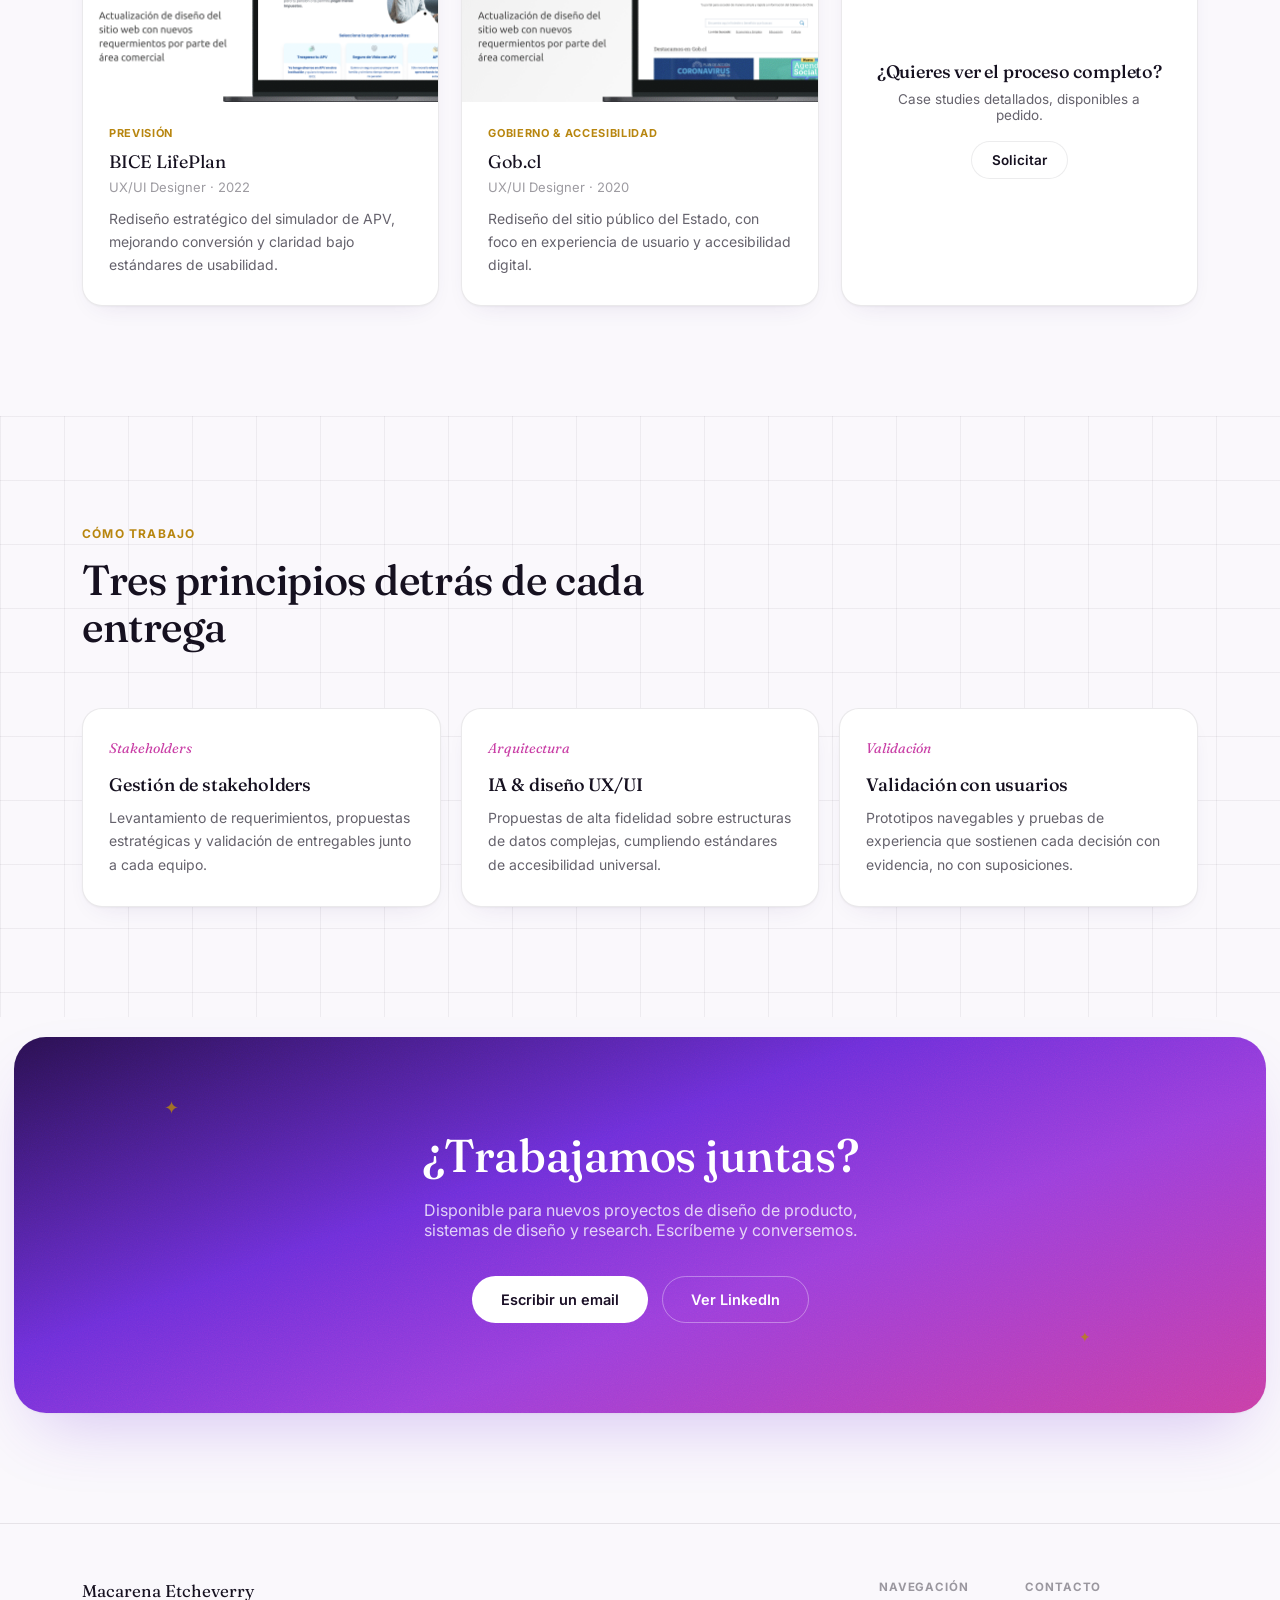
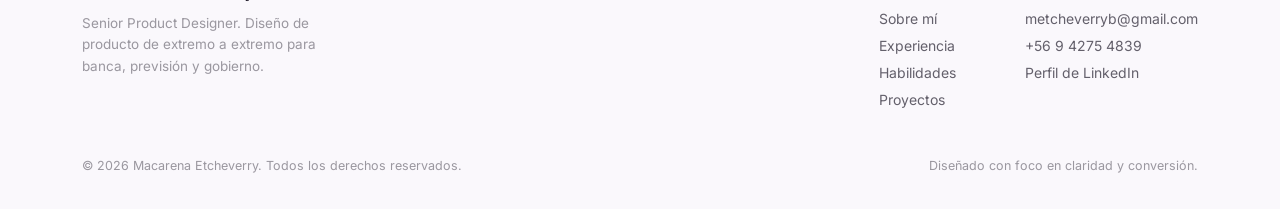
==== commit 43a1629a: "Actualizar imágenes de proyectos en sección Proyectos Co-Authored-By: Claude Sonnet 5 <noreply@anthr" ====
--- a/index.html
+++ b/index.html
@@ -209,6 +209,7 @@
   .work-card:hover{ transform:translateY(-6px); border-color:rgba(138,63,224,0.35); box-shadow:0 24px 50px -18px rgba(110,47,217,0.3); }
   .work-visual{ height:168px; position:relative; overflow:hidden; }
   .work-visual svg{ width:100%; height:100%; }
+  .work-visual img{ width:100%; height:100%; object-fit:cover; display:block; }
   .work-body{ padding:24px 26px 28px; }
   .work-tag{ font-size:11px; font-weight:700; color:var(--gold); text-transform:uppercase; letter-spacing:0.06em; margin-bottom:10px; display:inline-block; }
   .work-title{ font-family:'Fraunces',serif; font-size:18px; margin-bottom:6px; }
@@ -464,7 +465,7 @@
         </div>
       </div>
       <div class="work-card reveal">
-        <div class="work-visual" style="background:linear-gradient(160deg,#3A1350,#B23FC9);"><div class="grain"></div></div>
+        <div class="work-visual"><img src="assets/imgs/proyecto_fonasa.png" alt="GO BICE"><div class="grain"></div></div>
         <div class="work-body">
           <span class="work-tag">Landing pública</span>
           <div class="work-title">GO BICE</div>
@@ -473,7 +474,7 @@
         </div>
       </div>
       <div class="work-card reveal">
-        <div class="work-visual" style="background:linear-gradient(160deg,#241050,#9B4DEB,#C93FA6);"><div class="grain"></div></div>
+        <div class="work-visual"><img src="assets/imgs/BG_PISEE_2.0.png" alt="PISEE 2.0"><div class="grain"></div></div>
         <div class="work-body">
           <span class="work-tag">Gobierno · Design system</span>
           <div class="work-title">PISEE 2.0</div>
@@ -482,7 +483,7 @@
         </div>
       </div>
       <div class="work-card reveal">
-        <div class="work-visual" style="background:linear-gradient(160deg,#2A1050,#6E2FD9);"><div class="grain"></div></div>
+        <div class="work-visual"><img src="assets/imgs/BG_LifePlan.png" alt="BICE LifePlan"><div class="grain"></div></div>
         <div class="work-body">
           <span class="work-tag">Previsión</span>
           <div class="work-title">BICE LifePlan</div>
@@ -491,7 +492,7 @@
         </div>
       </div>
       <div class="work-card reveal">
-        <div class="work-visual" style="background:linear-gradient(160deg,#4A1550,#C93FA6);"><div class="grain"></div></div>
+        <div class="work-visual"><img src="assets/imgs/BG_Gob.cl.png" alt="Gob.cl"><div class="grain"></div></div>
         <div class="work-body">
           <span class="work-tag">Gobierno &amp; accesibilidad</span>
           <div class="work-title">Gob.cl</div>
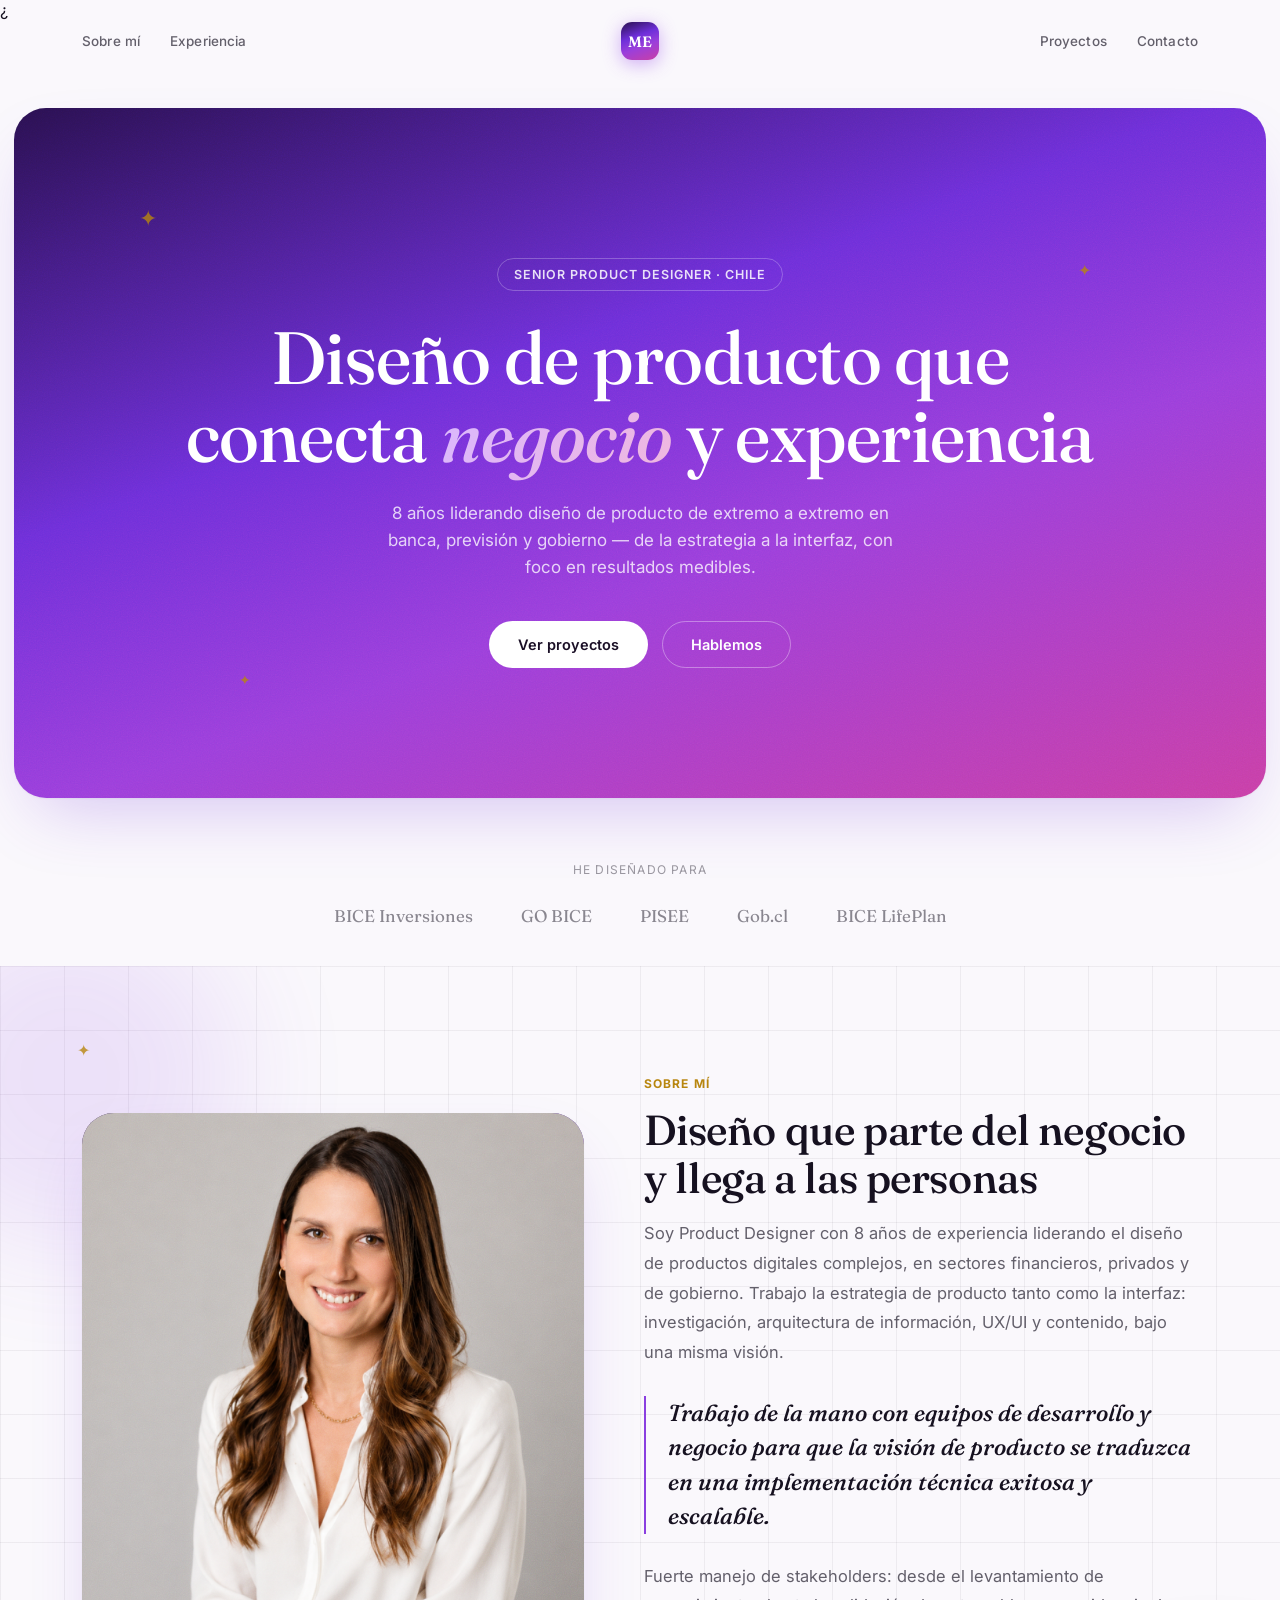
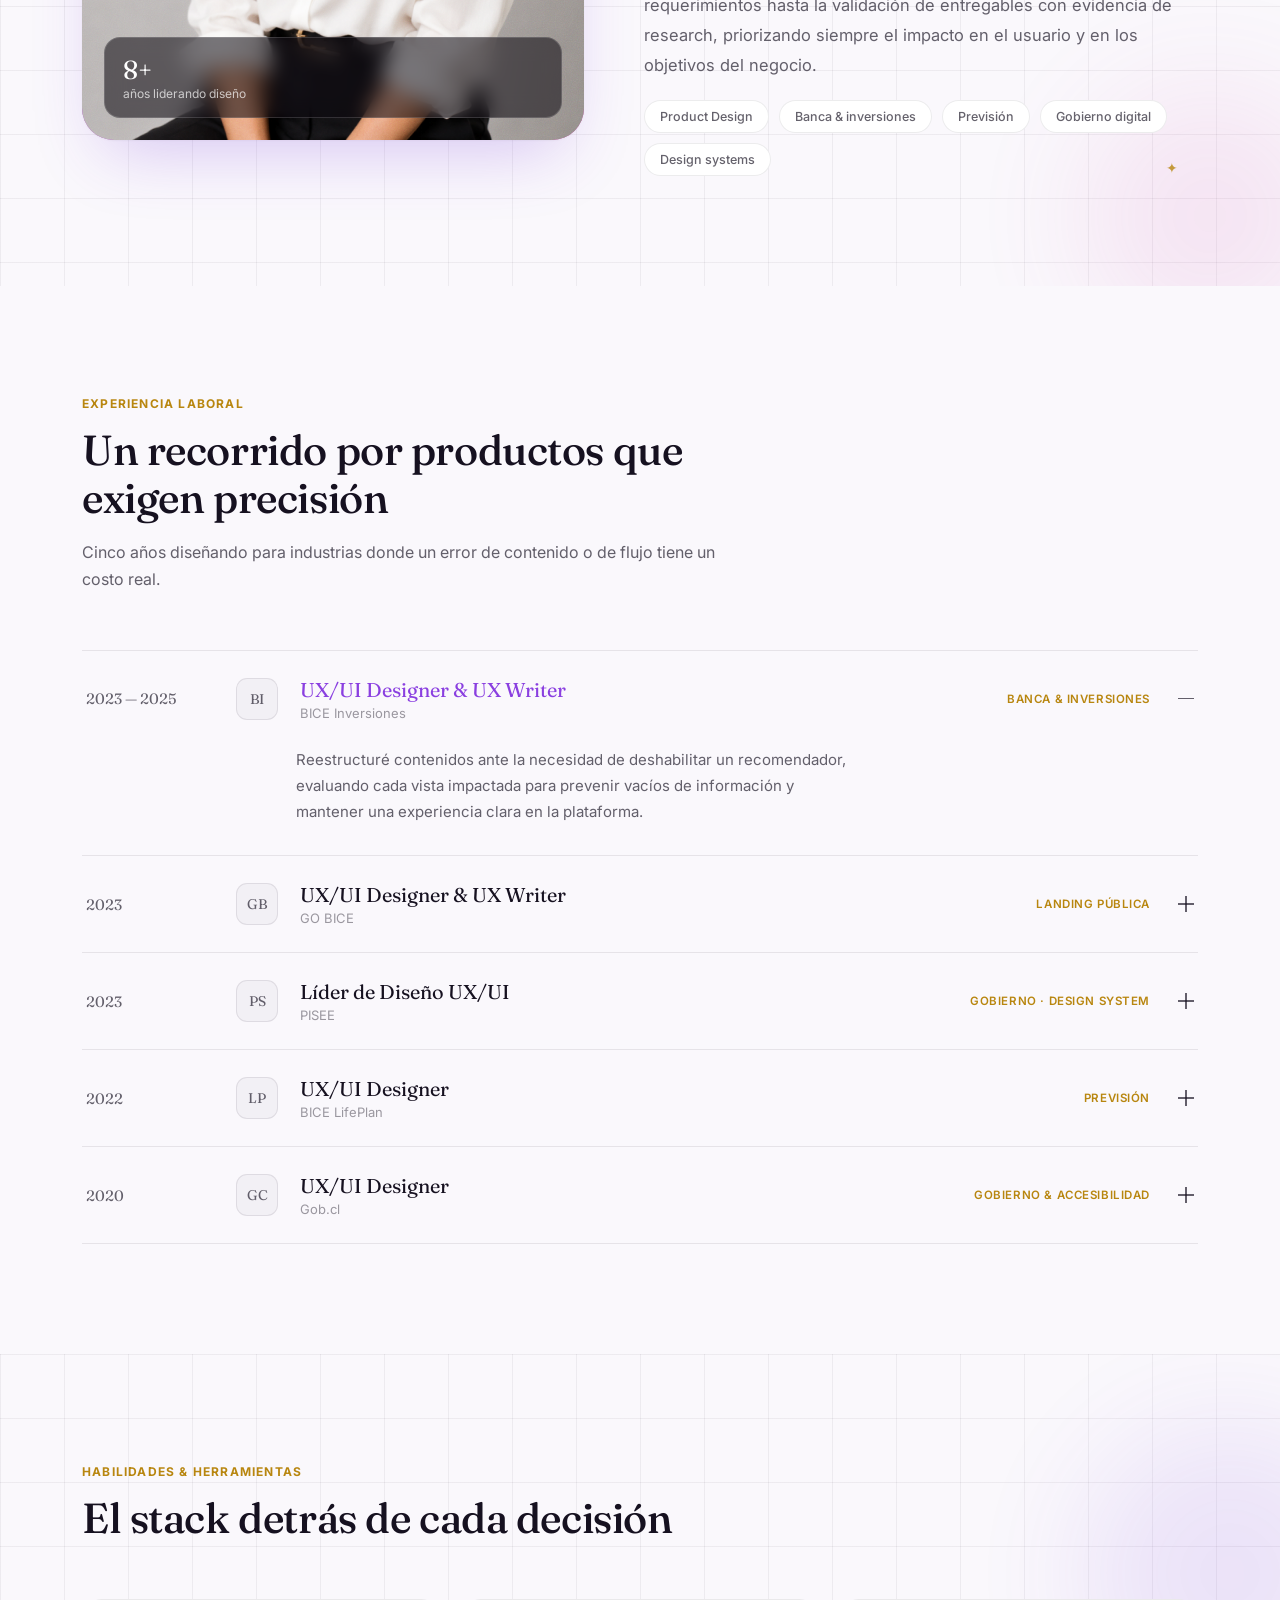
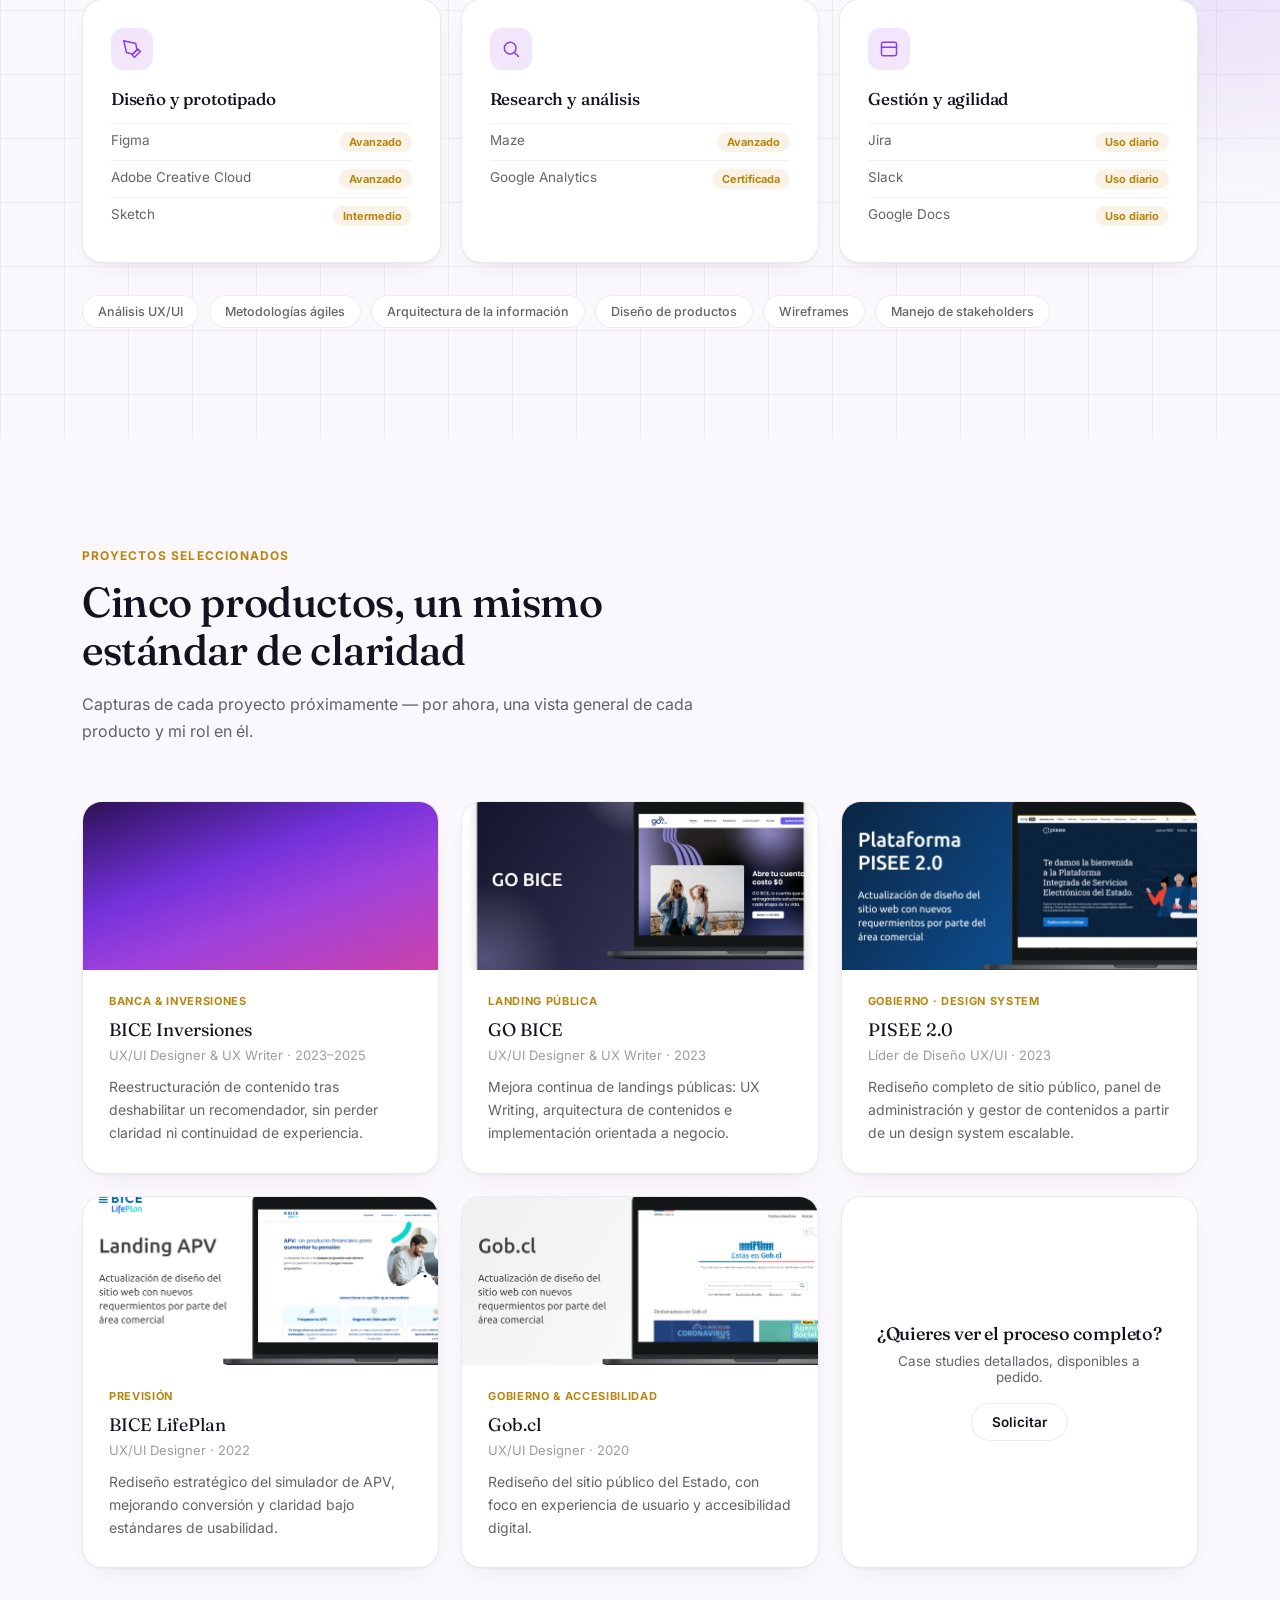
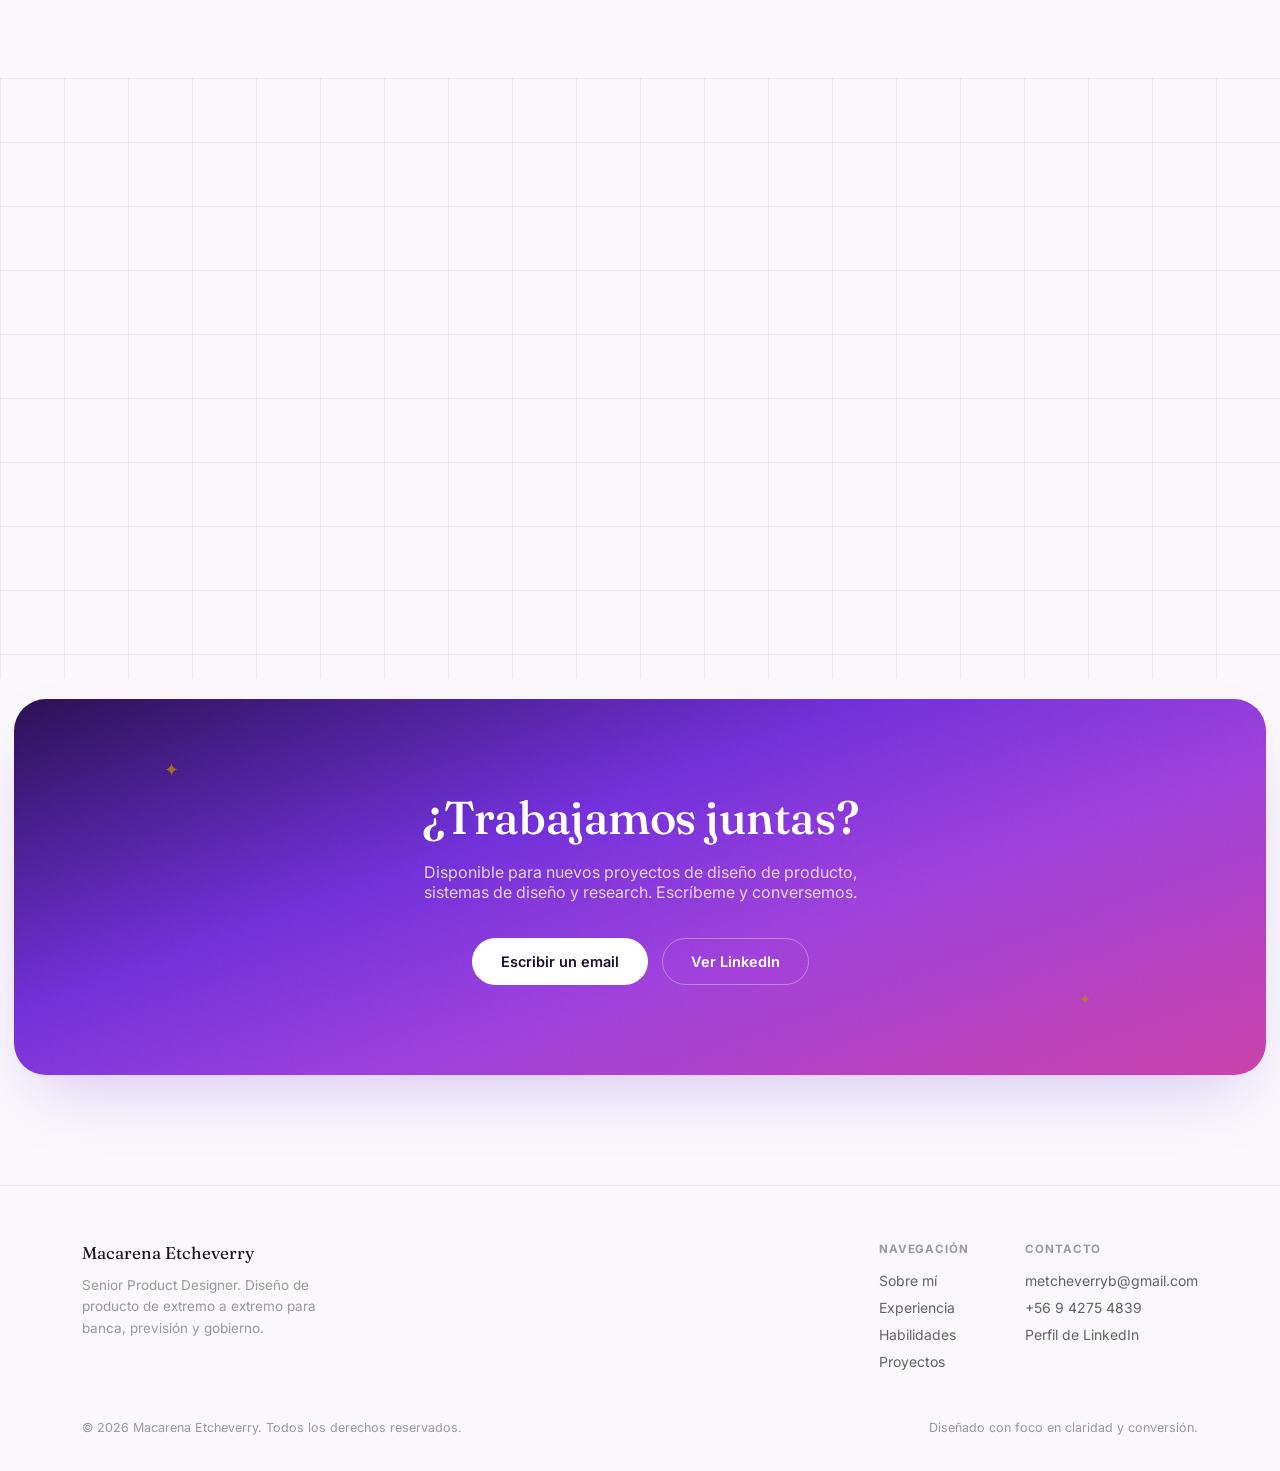
==== commit 90880c4d: "Cambiar sección Experiencia a formato acordeón Co-Authored-By: Claude Sonnet 5 <noreply@anthropic.co" ====
--- a/index.html
+++ b/index.html
@@ -171,24 +171,57 @@
   .pill-row{ display:flex; gap:10px; flex-wrap:wrap; margin-top:10px; }
   .pill{ font-size:12.5px; font-weight:500; color:var(--ink-soft); background:var(--surface-strong); border:1px solid var(--glass-border); padding:8px 15px; border-radius:100px; }
 
-  /* ---------- timeline ---------- */
-  .timeline{ position:relative; margin-top:10px; z-index:2; }
-  .timeline::before{ content:''; position:absolute; left:130px; top:6px; bottom:6px; width:1px; background:linear-gradient(180deg, var(--violet-2), var(--magenta)); opacity:0.5; }
-  .tl-item{ display:grid; grid-template-columns:130px 1fr; gap:32px; position:relative; padding-bottom:46px; }
-  .tl-item:last-child{ padding-bottom:0; }
-  .tl-year{ font-family:'Fraunces',serif; font-size:15px; color:var(--ink-soft); text-align:right; padding-top:8px; }
-  .tl-dot{ position:absolute; left:124px; top:11px; width:12px; height:12px; border-radius:50%; background:var(--gradient-hero); box-shadow:0 0 0 5px var(--bg), 0 0 14px rgba(155,79,235,0.6); }
-  .tl-card{ background:var(--surface-strong); border:1px solid var(--line); border-radius:var(--radius-md); padding:28px 30px; transition:.3s ease; box-shadow:var(--shadow-card); }
-  .tl-card:hover{ border-color:rgba(138,63,224,0.3); transform:translateY(-2px); box-shadow:0 16px 36px -18px rgba(110,47,217,0.28); }
-  .tl-role{ font-family:'Fraunces',serif; font-size:19px; margin-bottom:4px; }
-  .tl-company{ font-size:13.5px; font-weight:600; color:var(--violet-2); margin-bottom:12px; letter-spacing:0.02em; }
-  .tl-desc{ font-size:15px; line-height:1.7; color:var(--ink-soft); }
-
-  @media (max-width:720px){
-    .timeline::before{ left:18px; }
-    .tl-item{ grid-template-columns:1fr; padding-left:38px; gap:8px; }
-    .tl-year{ text-align:left; font-size:12.5px; color:var(--muted); }
-    .tl-dot{ left:12px; }
+  /* ---------- experiencia (acordeón) ---------- */
+  .exp-index{ border-top:1px solid var(--line); margin-top:10px; z-index:2; position:relative; }
+  .exp-row{ border-bottom:1px solid var(--line); }
+  .exp-row summary{
+    list-style:none; cursor:pointer; -webkit-tap-highlight-color:transparent;
+    display:grid; grid-template-columns:130px 44px 1fr auto 24px; align-items:center; gap:20px;
+    padding:26px 4px; transition:background .25s ease;
+  }
+  .exp-row summary::-webkit-details-marker{ display:none; }
+  .exp-row summary::marker{ content:''; }
+  .exp-row summary:hover{ background:var(--surface); }
+
+  .exp-year{ font-family:'Fraunces',serif; font-size:15px; color:var(--ink-soft); }
+
+  .exp-logo{
+    width:42px; height:42px; border-radius:11px; flex-shrink:0;
+    background:var(--surface); border:1px solid var(--line);
+    display:flex; align-items:center; justify-content:center; overflow:hidden;
+  }
+  .exp-logo img{ width:100%; height:100%; object-fit:cover; display:block; }
+  .exp-logo span{ font-family:'Fraunces',serif; font-size:14px; color:var(--ink-soft); }
+
+  .exp-heading{ display:flex; flex-direction:column; gap:3px; min-width:0; }
+  .exp-role{ font-family:'Fraunces',serif; font-size:20px; color:var(--ink); transition:color .25s ease; }
+  .exp-row summary:hover .exp-role{ color:var(--violet-2); }
+  .exp-company{ font-size:13px; color:var(--muted); font-family:'Inter',sans-serif; }
+
+  .exp-tag{
+    font-size:11.5px; font-weight:600; color:var(--gold); text-transform:uppercase; letter-spacing:0.05em;
+    white-space:nowrap; justify-self:end;
+  }
+
+  .exp-icon{ position:relative; width:16px; height:16px; justify-self:end; }
+  .exp-icon::before, .exp-icon::after{ content:''; position:absolute; background:var(--ink-soft); transition:transform .3s ease; }
+  .exp-icon::before{ left:0; top:7px; width:16px; height:1.5px; }
+  .exp-icon::after{ left:7px; top:0; width:1.5px; height:16px; }
+  .exp-row[open] .exp-icon::after{ transform:rotate(90deg); opacity:0; }
+  .exp-row[open] summary .exp-role{ color:var(--violet-2); }
+
+  .exp-body{ padding:0 4px 30px 214px; animation:exp-open .35s ease; }
+  .exp-body p{ font-size:15px; line-height:1.75; color:var(--ink-soft); max-width:560px; font-family:'Inter',sans-serif; }
+  @keyframes exp-open{ from{ opacity:0; transform:translateY(-6px);} to{ opacity:1; transform:translateY(0);} }
+
+  @media (max-width:780px){
+    .exp-row summary{ grid-template-columns:38px 1fr 20px; row-gap:8px; }
+    .exp-logo{ order:1; width:36px; height:36px; }
+    .exp-year{ grid-column:2; order:2; font-size:12.5px; color:var(--muted); }
+    .exp-heading{ grid-column:1 / -1; order:3; }
+    .exp-icon{ order:4; }
+    .exp-tag{ display:none; }
+    .exp-body{ padding-left:4px; }
   }
 
   /* ---------- skills ---------- */
@@ -360,47 +393,88 @@
       <h2 class="sec-title">Un recorrido por productos que exigen precisión</h2>
       <p class="sec-desc">Cinco años diseñando para industrias donde un error de contenido o de flujo tiene un costo real.</p>
     </div>
-    <div class="timeline">
-      <div class="tl-item reveal">
-        <div class="tl-year">2023 — 2025</div><div class="tl-dot"></div>
-        <div class="tl-card">
-          <div class="tl-role">UX/UI Designer &amp; UX Writer</div>
-          <div class="tl-company">BICE Inversiones</div>
-          <p class="tl-desc">Reestructuré contenidos ante la necesidad de deshabilitar un recomendador, evaluando cada vista impactada para prevenir vacíos de información y mantener una experiencia clara en la plataforma.</p>
-        </div>
-      </div>
-      <div class="tl-item reveal">
-        <div class="tl-year">2023</div><div class="tl-dot"></div>
-        <div class="tl-card">
-          <div class="tl-role">UX/UI Designer &amp; UX Writer</div>
-          <div class="tl-company">GO BICE</div>
-          <p class="tl-desc">Mejora continua de landings públicas: diseño UX/UI, UX Writing y arquitectura de contenidos con foco en negocio.</p>
-        </div>
-      </div>
-      <div class="tl-item reveal">
-        <div class="tl-year">2023</div><div class="tl-dot"></div>
-        <div class="tl-card">
-          <div class="tl-role">Líder de Diseño UX/UI</div>
-          <div class="tl-company">PISEE</div>
-          <p class="tl-desc">Rediseño de PISEE 2.0 — sitio público, panel de administración y gestor de contenidos — a partir de un design system escalable, validado con research en Maze.</p>
-        </div>
-      </div>
-      <div class="tl-item reveal">
-        <div class="tl-year">2022</div><div class="tl-dot"></div>
-        <div class="tl-card">
-          <div class="tl-role">UX/UI Designer</div>
-          <div class="tl-company">BICE LifePlan</div>
-          <p class="tl-desc">Rediseño estratégico del simulador de APV, mejorando conversión y claridad bajo estándares de usabilidad.</p>
-        </div>
-      </div>
-      <div class="tl-item reveal">
-        <div class="tl-year">2020</div><div class="tl-dot"></div>
-        <div class="tl-card">
-          <div class="tl-role">UX/UI Designer</div>
-          <div class="tl-company">Gob.cl</div>
-          <p class="tl-desc">Rediseño del sitio público del Estado, mejorando experiencia de usuario y accesibilidad bajo criterios globales.</p>
-        </div>
-      </div>
+    <div class="exp-index reveal">
+
+      <details class="exp-row" open>
+        <summary>
+          <span class="exp-year">2023 — 2025</span>
+          <span class="exp-logo"><span>BI</span></span>
+          <span class="exp-heading">
+            <span class="exp-role">UX/UI Designer &amp; UX Writer</span>
+            <span class="exp-company">BICE Inversiones</span>
+          </span>
+          <span class="exp-tag">Banca &amp; inversiones</span>
+          <span class="exp-icon" aria-hidden="true"></span>
+        </summary>
+        <div class="exp-body">
+          <p>Reestructuré contenidos ante la necesidad de deshabilitar un recomendador, evaluando cada vista impactada para prevenir vacíos de información y mantener una experiencia clara en la plataforma.</p>
+        </div>
+      </details>
+
+      <details class="exp-row">
+        <summary>
+          <span class="exp-year">2023</span>
+          <span class="exp-logo"><span>GB</span></span>
+          <span class="exp-heading">
+            <span class="exp-role">UX/UI Designer &amp; UX Writer</span>
+            <span class="exp-company">GO BICE</span>
+          </span>
+          <span class="exp-tag">Landing pública</span>
+          <span class="exp-icon" aria-hidden="true"></span>
+        </summary>
+        <div class="exp-body">
+          <p>Mejora continua de landings públicas: diseño UX/UI, UX Writing y arquitectura de contenidos con foco en negocio.</p>
+        </div>
+      </details>
+
+      <details class="exp-row">
+        <summary>
+          <span class="exp-year">2023</span>
+          <span class="exp-logo"><span>PS</span></span>
+          <span class="exp-heading">
+            <span class="exp-role">Líder de Diseño UX/UI</span>
+            <span class="exp-company">PISEE</span>
+          </span>
+          <span class="exp-tag">Gobierno · Design system</span>
+          <span class="exp-icon" aria-hidden="true"></span>
+        </summary>
+        <div class="exp-body">
+          <p>Rediseño de PISEE 2.0 — sitio público, panel de administración y gestor de contenidos — a partir de un design system escalable, validado con research en Maze.</p>
+        </div>
+      </details>
+
+      <details class="exp-row">
+        <summary>
+          <span class="exp-year">2022</span>
+          <span class="exp-logo"><span>LP</span></span>
+          <span class="exp-heading">
+            <span class="exp-role">UX/UI Designer</span>
+            <span class="exp-company">BICE LifePlan</span>
+          </span>
+          <span class="exp-tag">Previsión</span>
+          <span class="exp-icon" aria-hidden="true"></span>
+        </summary>
+        <div class="exp-body">
+          <p>Rediseño estratégico del simulador de APV, mejorando conversión y claridad bajo estándares de usabilidad.</p>
+        </div>
+      </details>
+
+      <details class="exp-row">
+        <summary>
+          <span class="exp-year">2020</span>
+          <span class="exp-logo"><span>GC</span></span>
+          <span class="exp-heading">
+            <span class="exp-role">UX/UI Designer</span>
+            <span class="exp-company">Gob.cl</span>
+          </span>
+          <span class="exp-tag">Gobierno &amp; accesibilidad</span>
+          <span class="exp-icon" aria-hidden="true"></span>
+        </summary>
+        <div class="exp-body">
+          <p>Rediseño del sitio público del Estado, mejorando experiencia de usuario y accesibilidad bajo criterios globales.</p>
+        </div>
+      </details>
+
     </div>
   </div>
 </section>
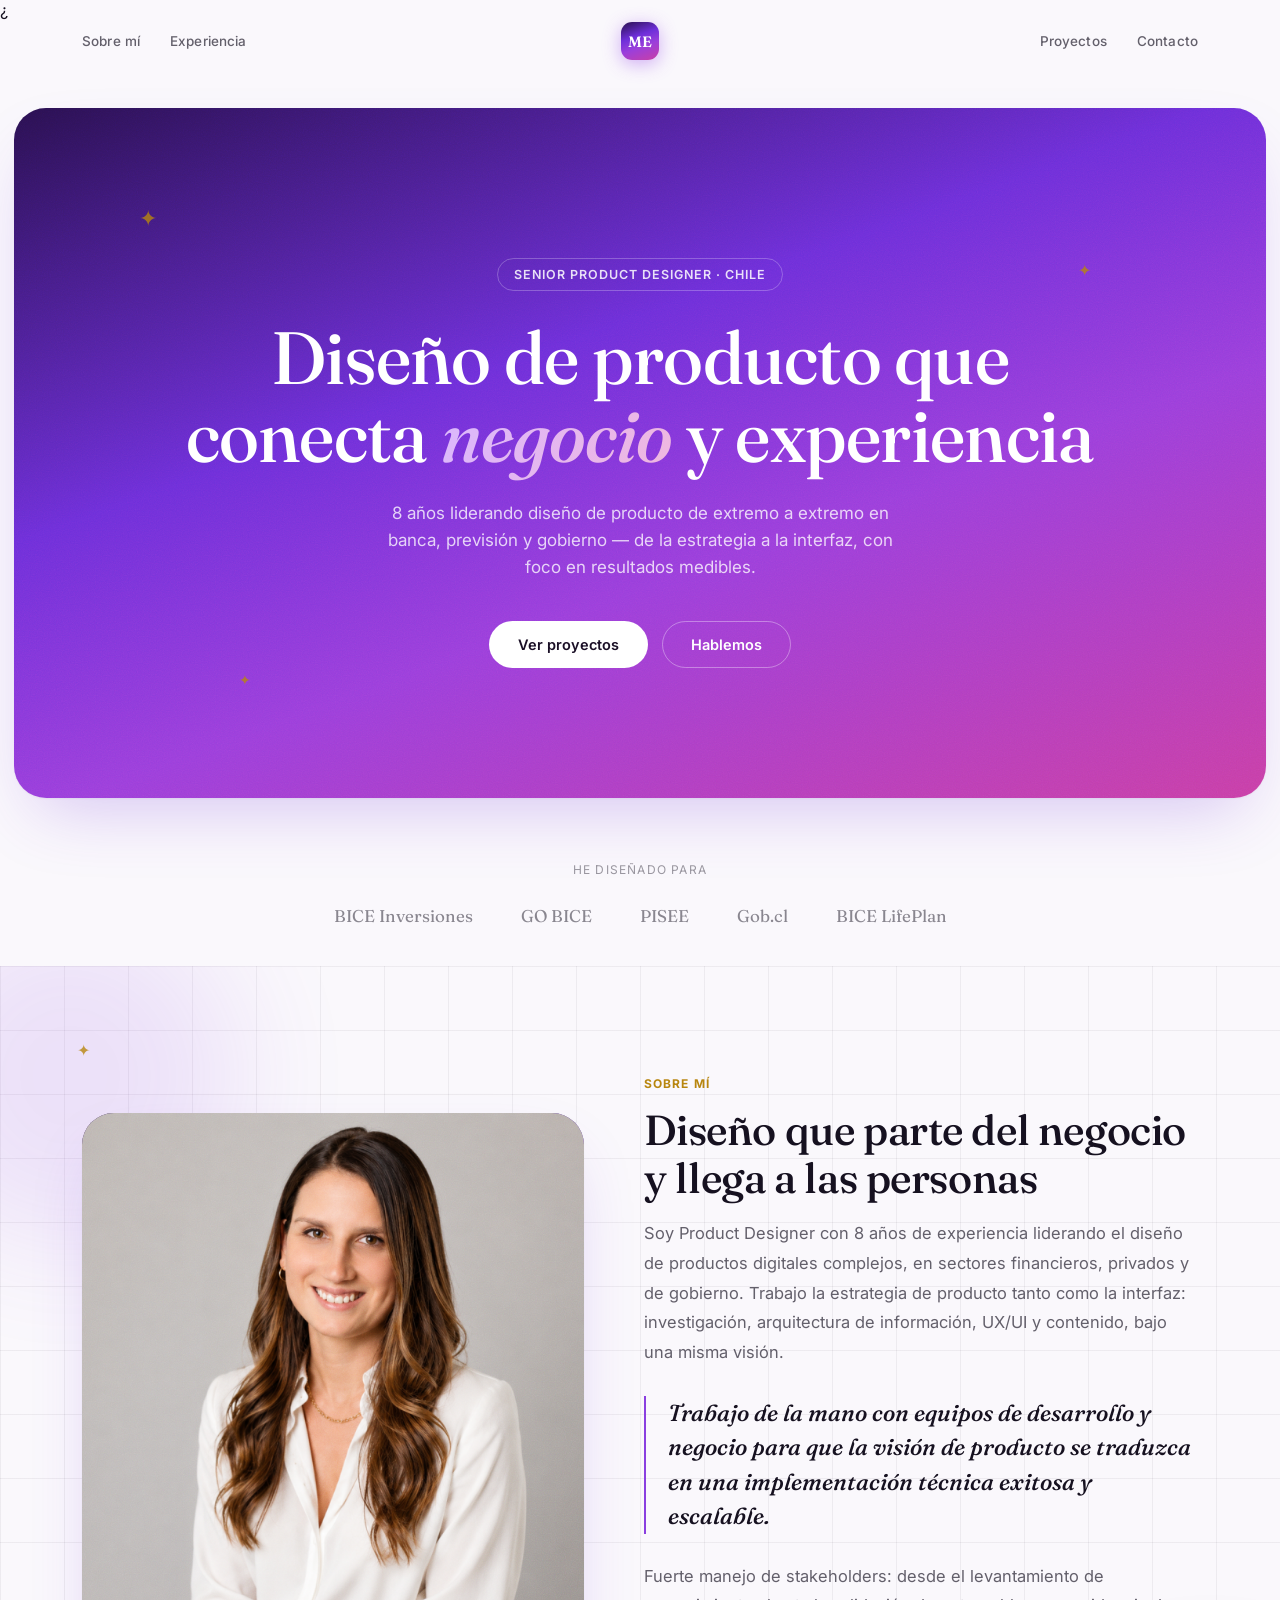
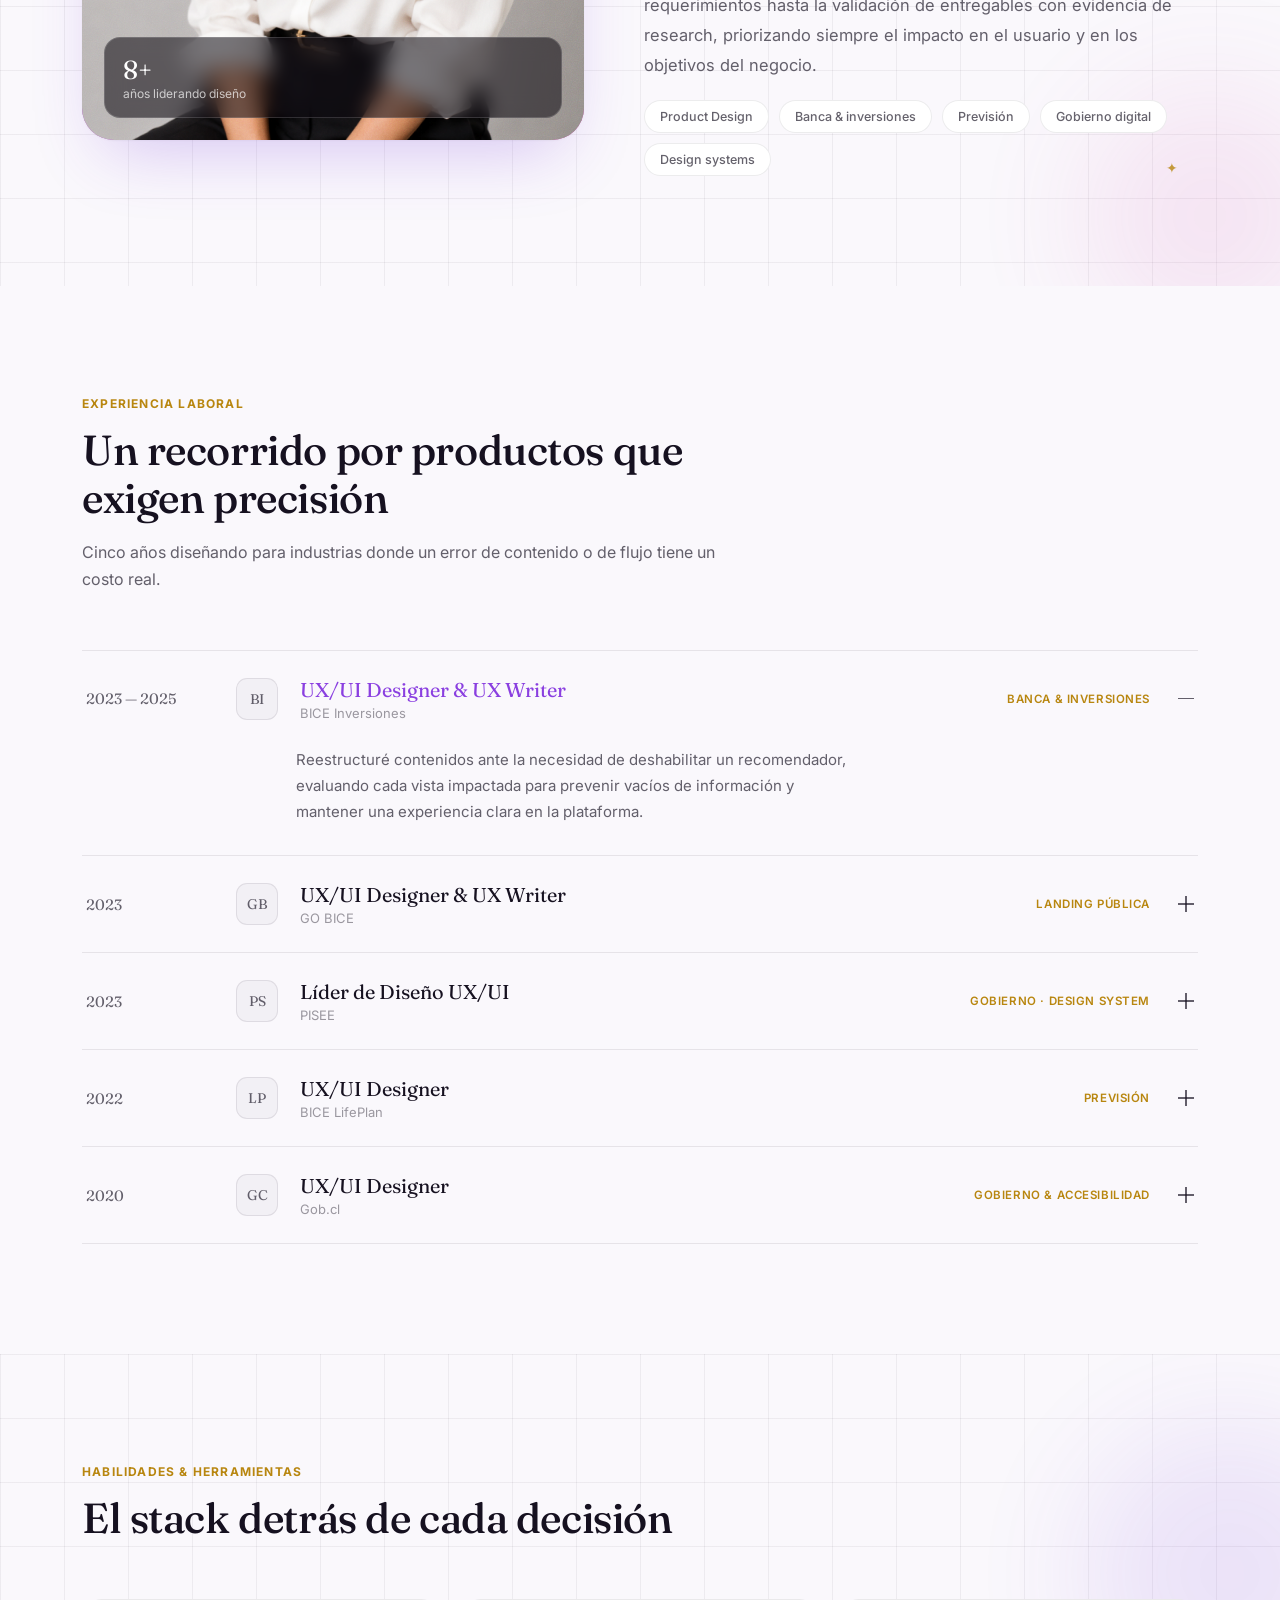
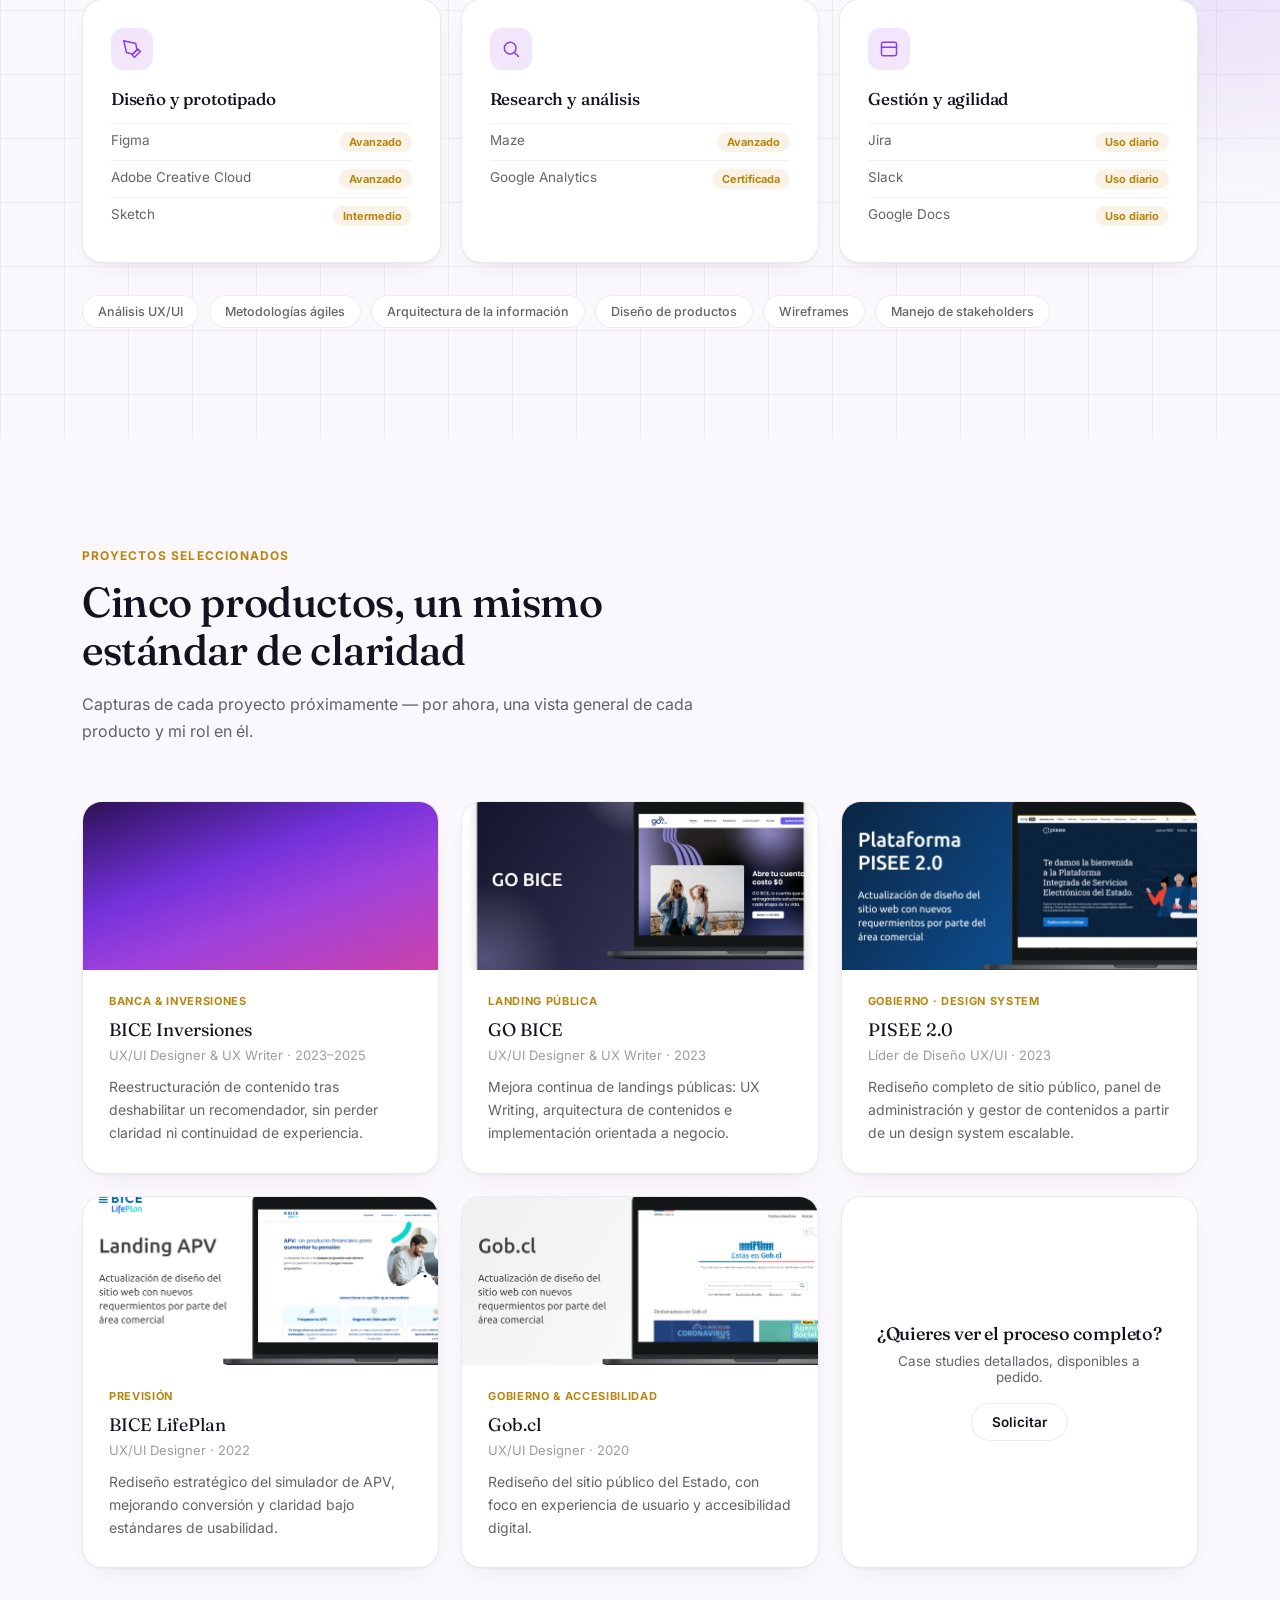
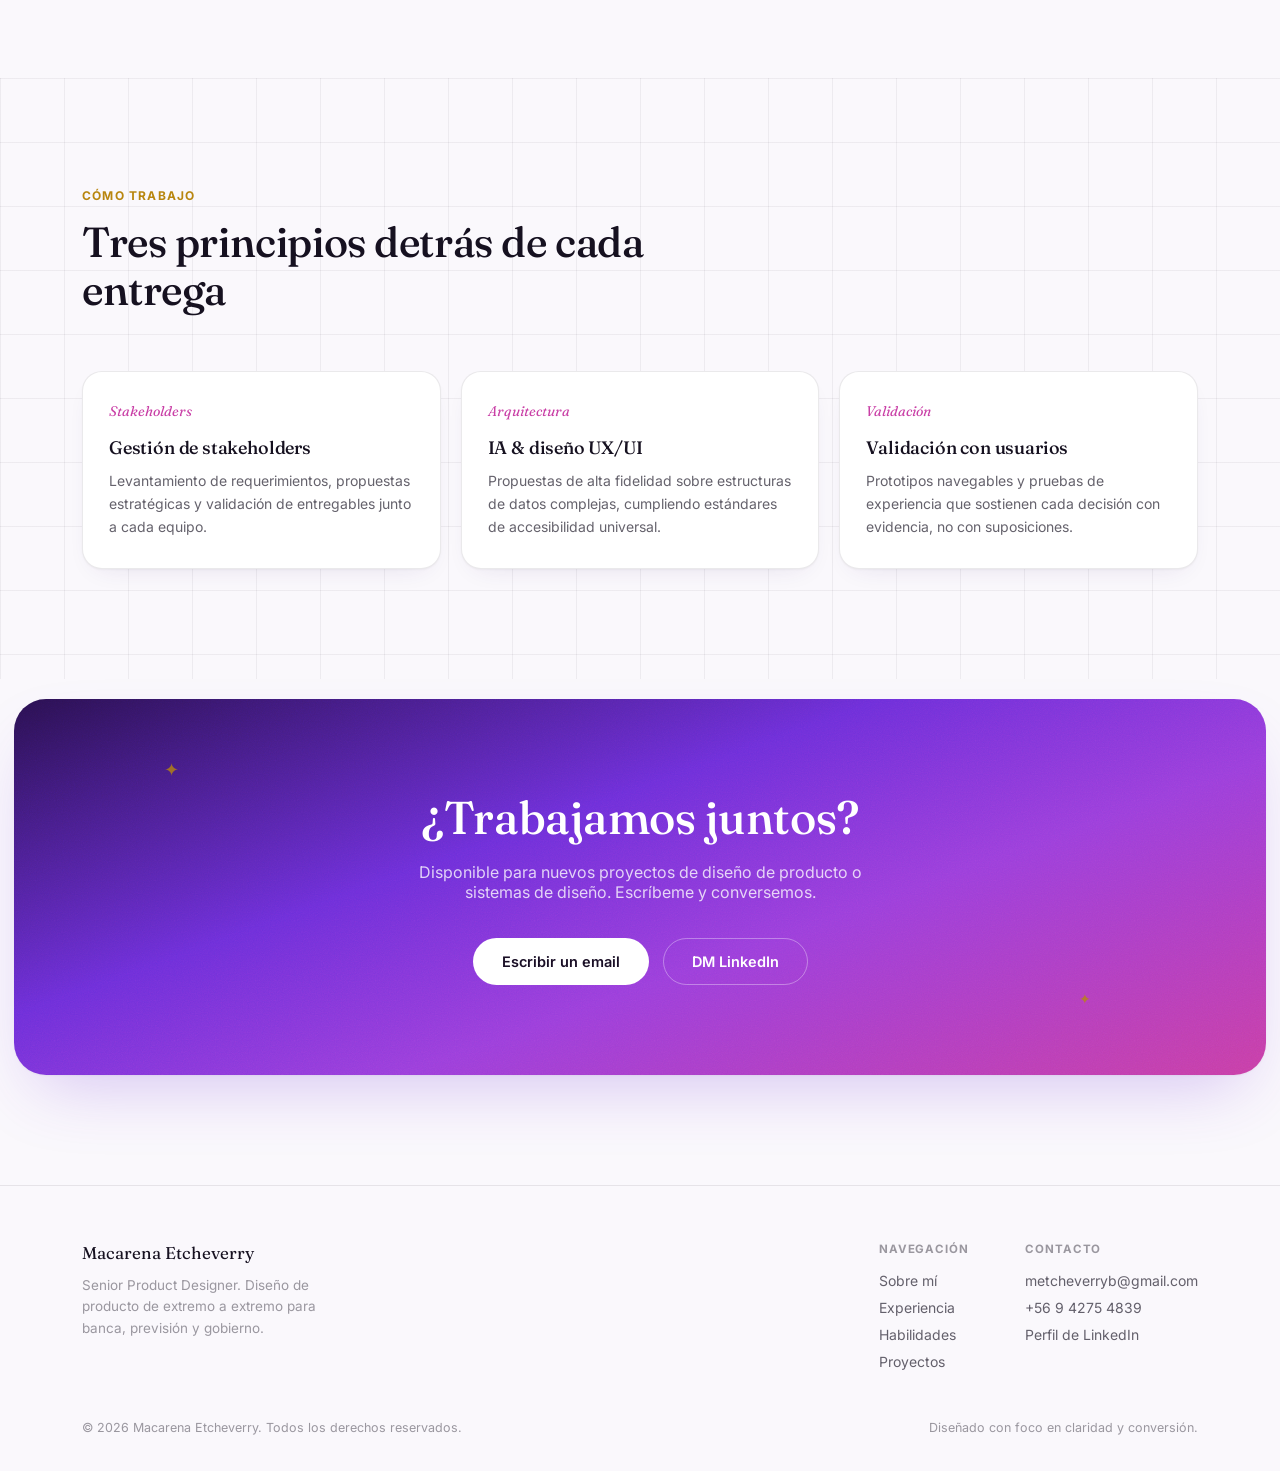
==== commit ef85ff15: "actualización botones cta" ====
--- a/index.html
+++ b/index.html
@@ -618,11 +618,11 @@
     <div class="grain"></div>
     <span class="sparkle" style="top:16%; left:12%; font-size:18px;">✦</span>
     <span class="sparkle" style="bottom:18%; right:14%; font-size:14px; animation-delay:1s;">✦</span>
-    <h2>¿Trabajamos juntas?</h2>
-    <p>Disponible para nuevos proyectos de diseño de producto, sistemas de diseño y research. Escríbeme y conversemos.</p>
+    <h2>¿Trabajamos juntos?</h2>
+    <p>Disponible para nuevos proyectos de diseño de producto o sistemas de diseño. Escríbeme y conversemos.</p>
     <div class="cta-btns">
       <a href="mailto:metcheverryb@gmail.com" class="btn btn-white">Escribir un email</a>
-      <a href="https://www.linkedin.com/" target="_blank" rel="noopener" class="btn btn-line">Ver LinkedIn</a>
+      <a href="https://www.linkedin.com/" target="_blank" rel="noopener" class="btn btn-line">DM LinkedIn</a>
     </div>
   </div>
 </section>
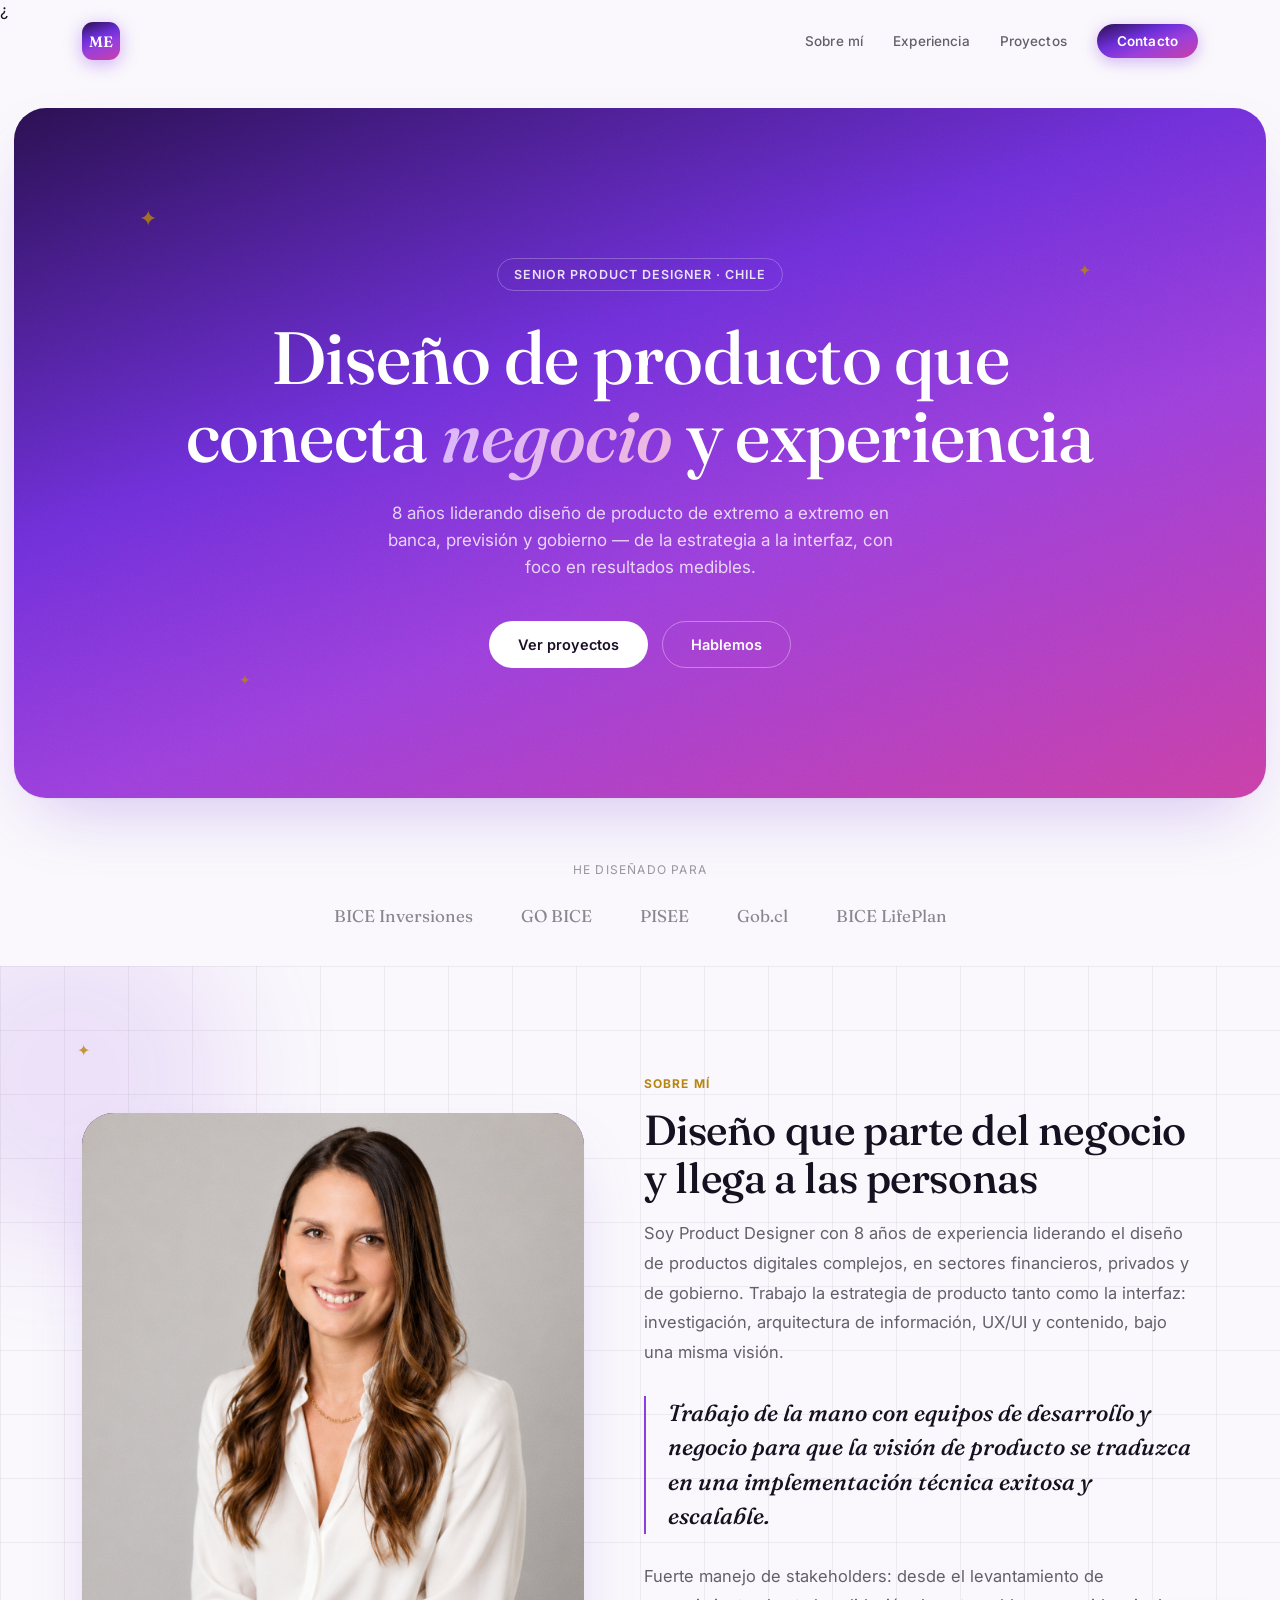
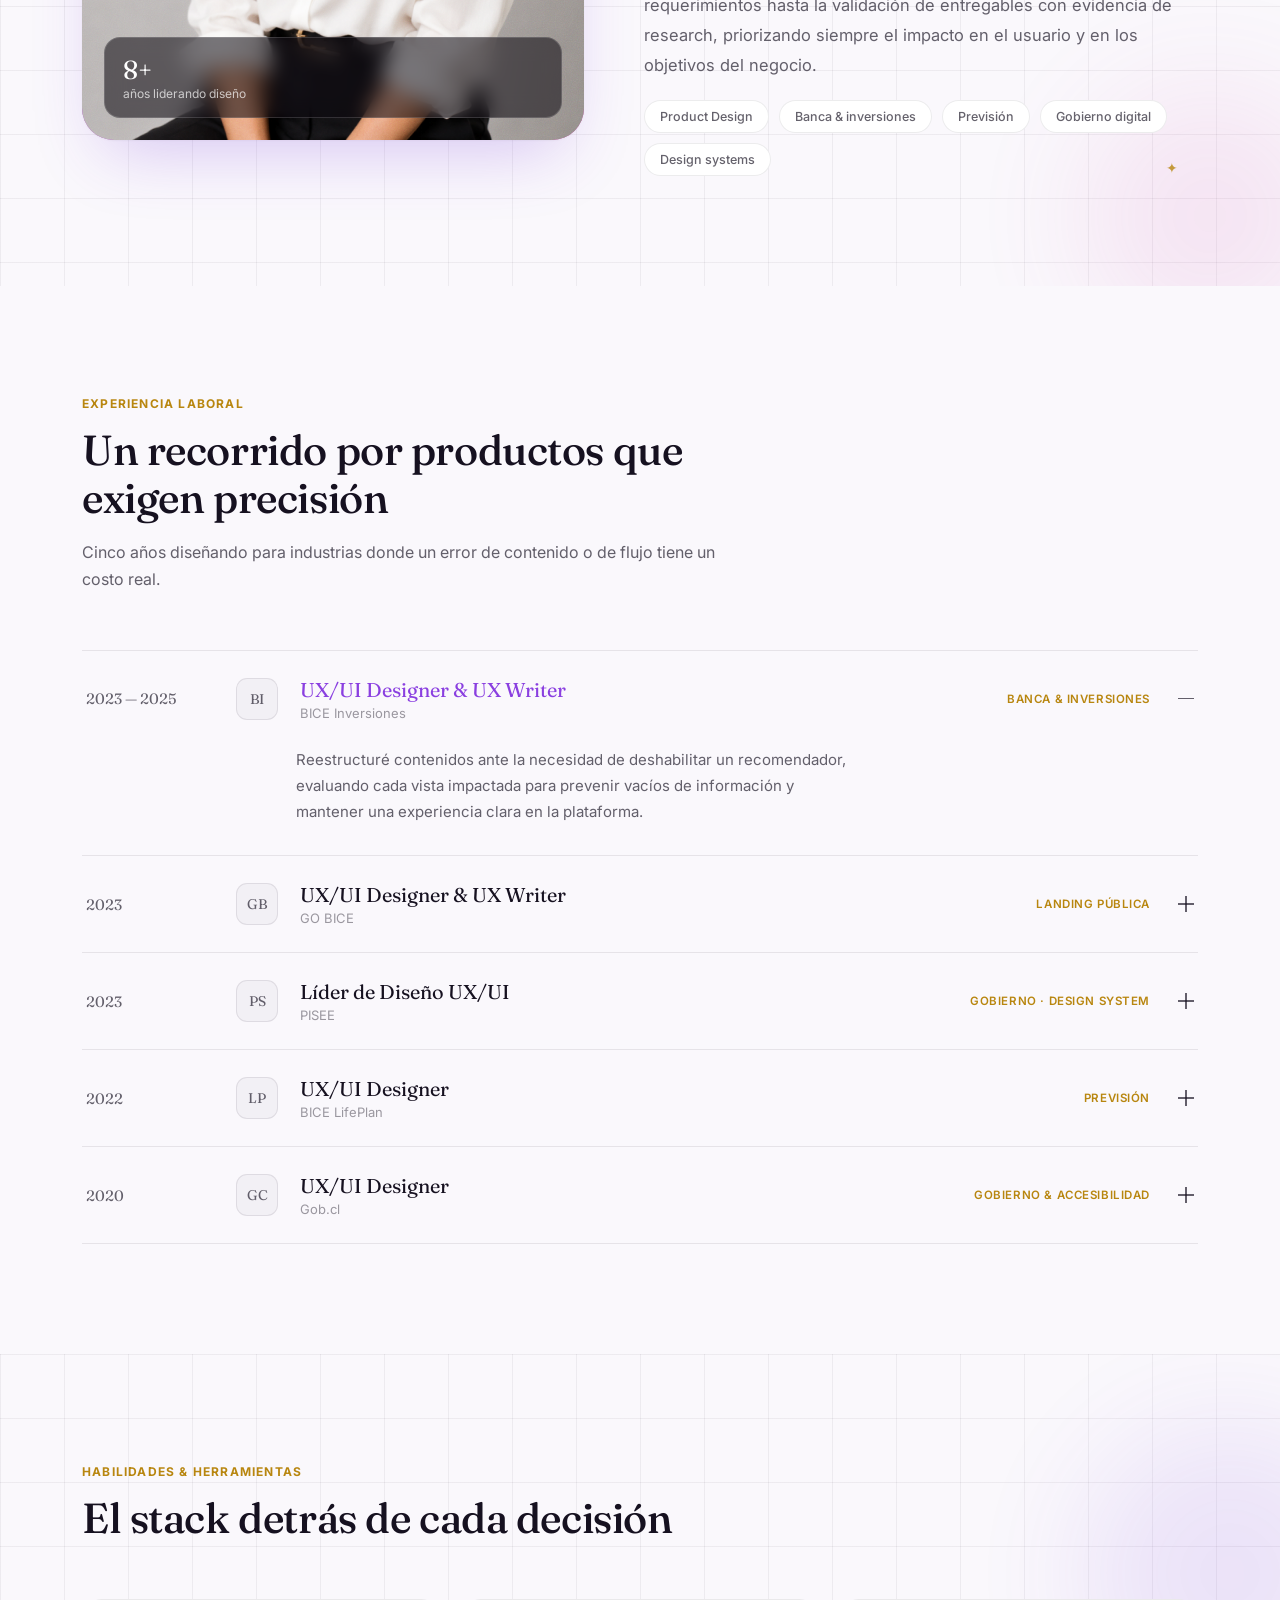
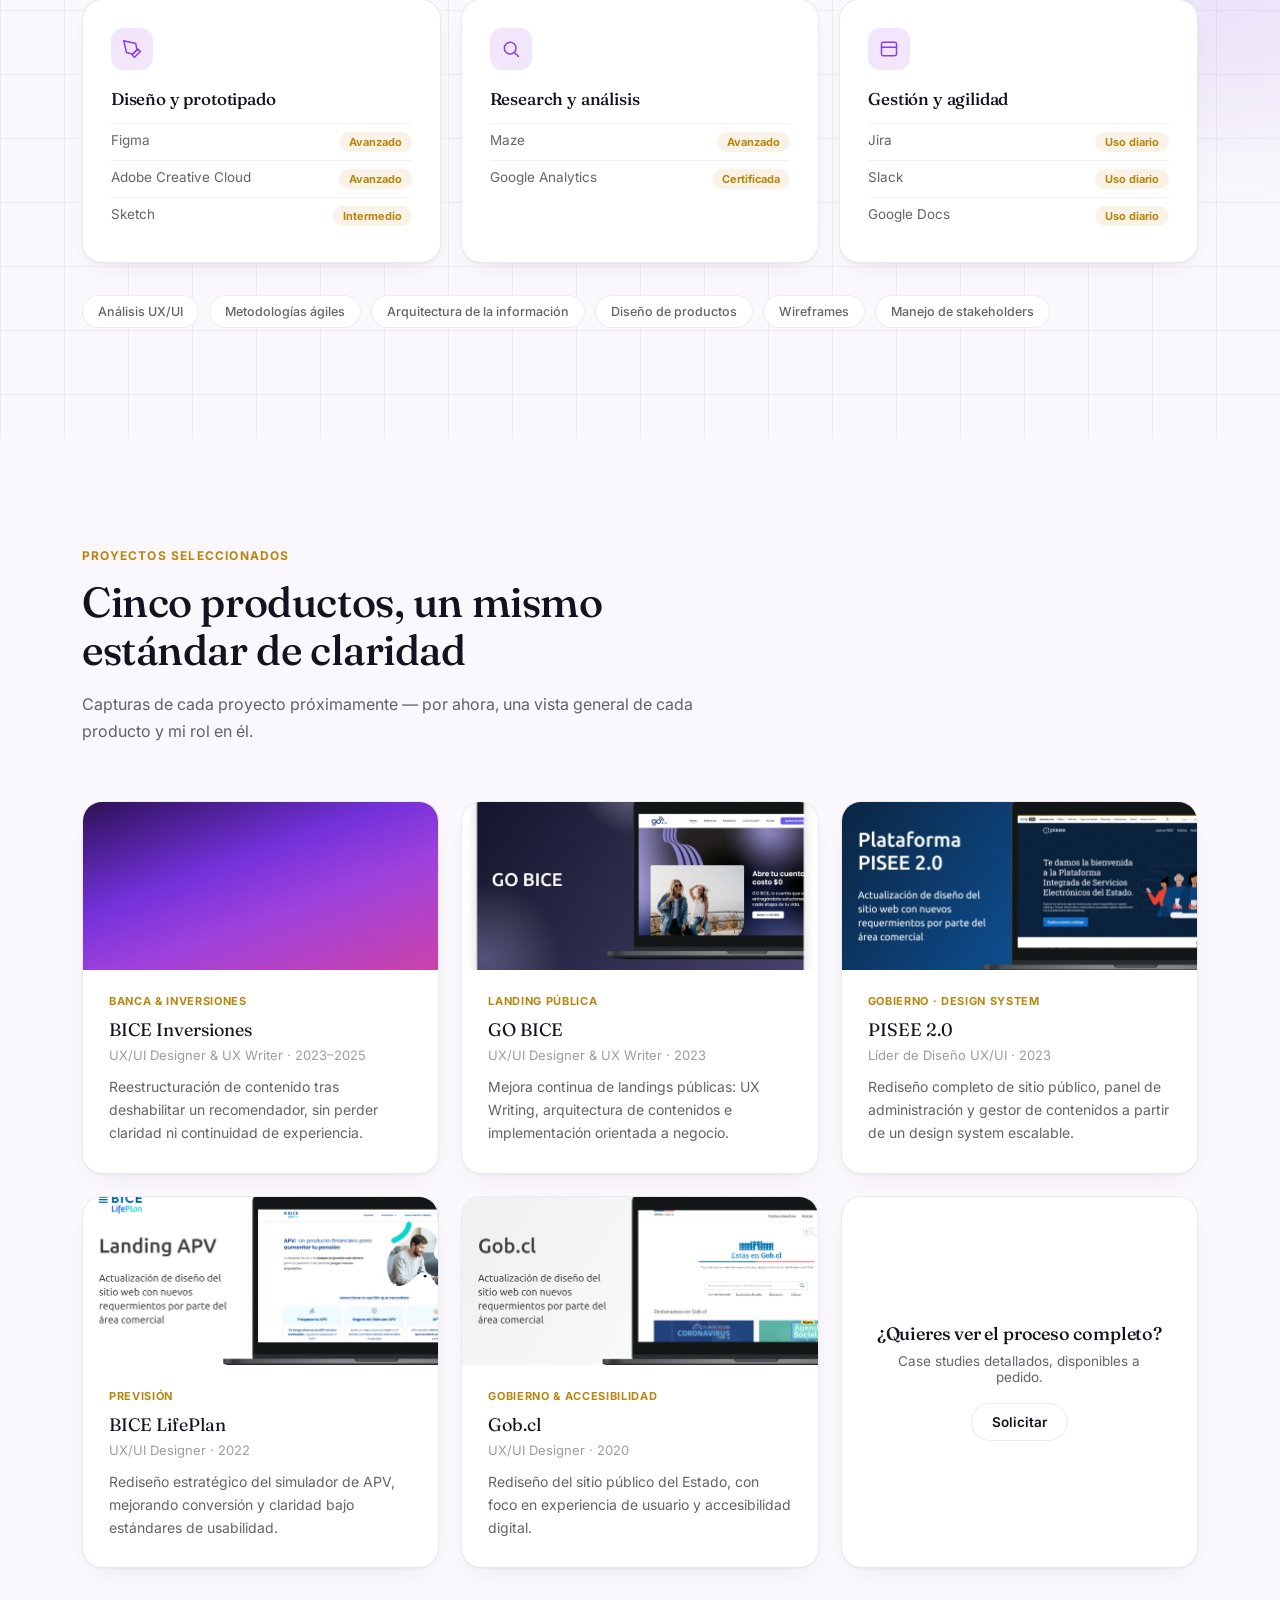
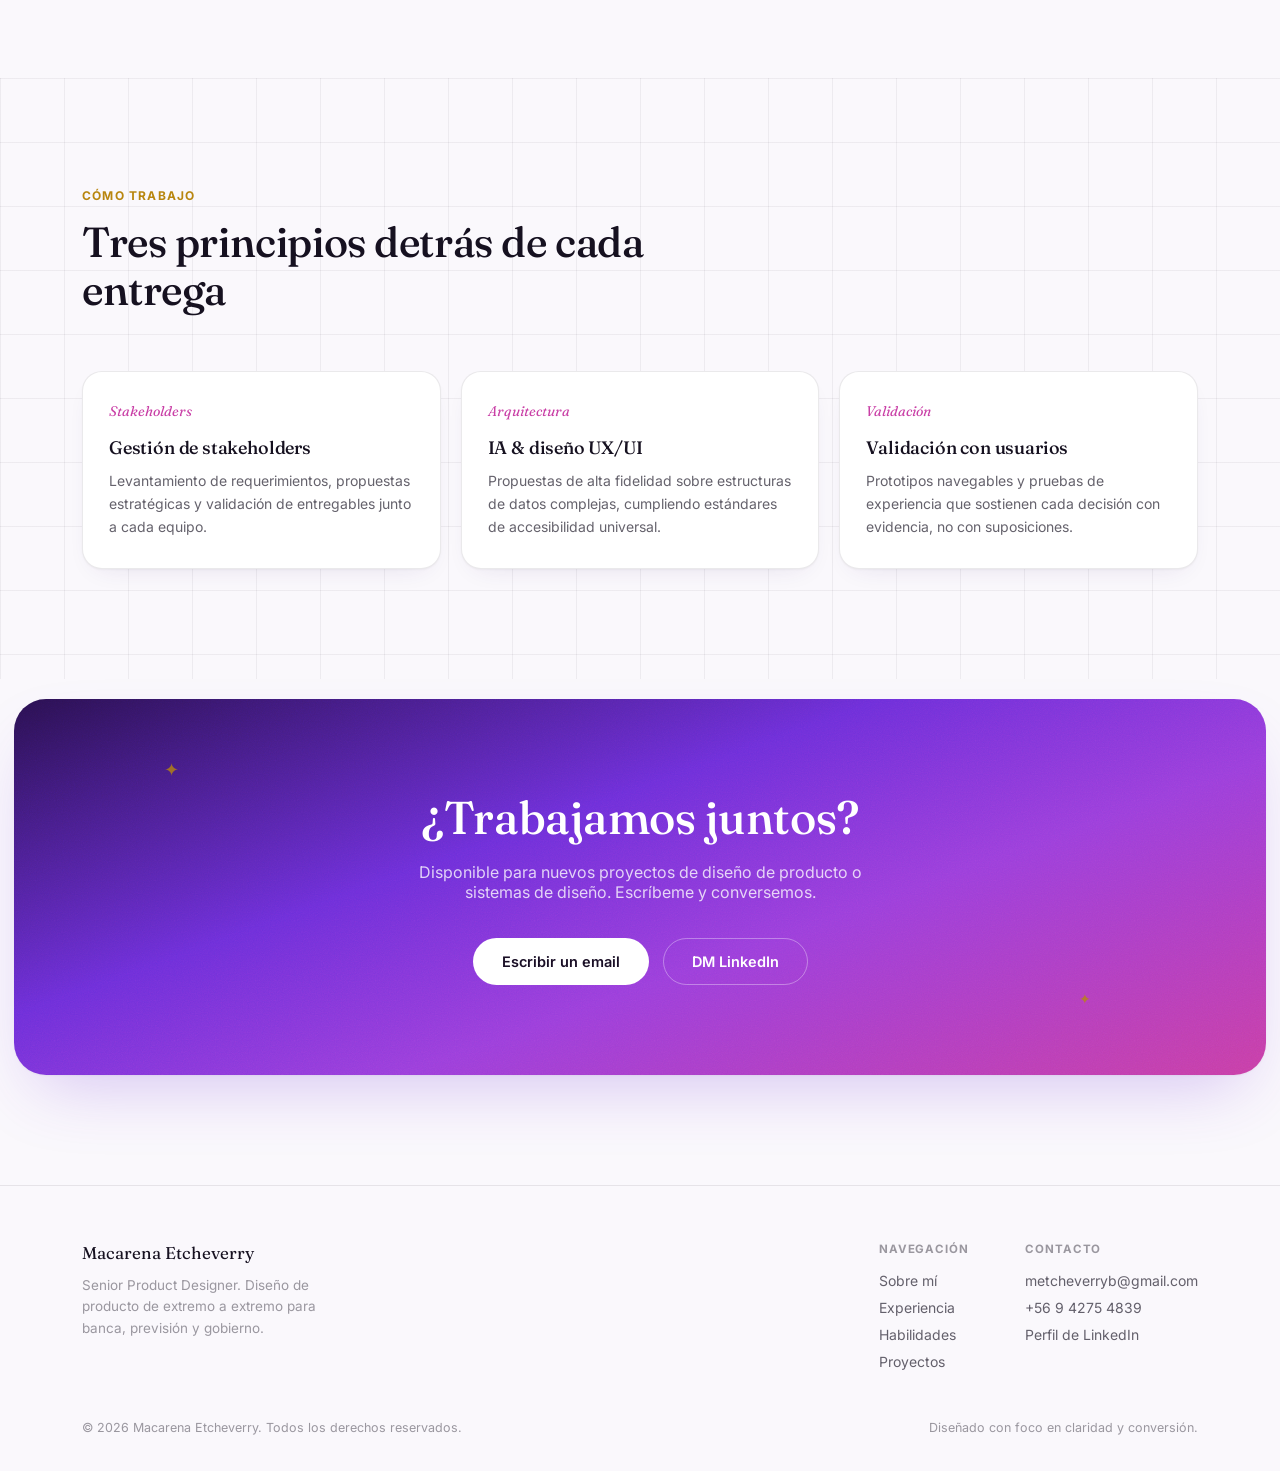
==== commit a0a81ed1: "Reorganizar navbar: logo a la izquierda, links a la derecha y CTA de contacto Co-Authored-By: Claude" ====
--- a/index.html
+++ b/index.html
@@ -71,16 +71,20 @@
   /* ---------- navbar ---------- */
   header.nav{ position:fixed; top:0; left:0; right:0; z-index:100; padding:22px 0; transition:.35s ease; }
   header.nav.scrolled{ padding:12px 0; background:rgba(250,248,252,0.82); backdrop-filter:blur(14px) saturate(140%); border-bottom:1px solid var(--line); }
-  .nav-inner{ max-width:var(--maxw); margin:0 auto; padding:0 32px; display:grid; grid-template-columns:1fr auto 1fr; align-items:center; }
-  nav.links{ display:flex; gap:30px; }
-  nav.links.right{ justify-content:flex-end; }
+  .nav-inner{ max-width:var(--maxw); margin:0 auto; padding:0 32px; display:flex; align-items:center; justify-content:space-between; gap:24px; }
+  nav.links{ display:flex; align-items:center; gap:30px; }
   nav.links a{ font-size:13.5px; font-weight:500; color:var(--ink-soft); letter-spacing:0.01em; transition:color .2s; }
   nav.links a:hover{ color:var(--ink); }
   .brand-mark{
     width:38px; height:38px; border-radius:11px; display:flex; align-items:center; justify-content:center;
     background:var(--gradient-hero); font-family:'Fraunces',serif; font-weight:600; font-size:15px; color:#fff;
-    box-shadow:0 4px 18px rgba(155,79,235,0.45);
-  }
+    box-shadow:0 4px 18px rgba(155,79,235,0.45); flex-shrink:0;
+  }
+  nav.links a.nav-cta{
+    color:#fff; font-weight:600; background:var(--gradient-hero); padding:9px 20px; border-radius:100px;
+    box-shadow:0 4px 16px rgba(155,79,235,0.4); transition:.25s ease;
+  }
+  nav.links a.nav-cta:hover{ color:#fff; transform:translateY(-2px); box-shadow:0 8px 22px rgba(155,79,235,0.5); }
   .burger{ display:none; flex-direction:column; gap:5px; cursor:pointer; justify-self:end; }
   .burger span{ width:22px; height:1.5px; background:var(--ink); }
   .mobile-menu{
@@ -299,14 +303,12 @@
 
 <header class="nav" id="navbar">
   <div class="nav-inner">
-    <nav class="links left">
+    <a href="#top" class="brand-mark">ME</a>
+    <nav class="links">
       <a href="#sobre-mi">Sobre mí</a>
       <a href="#experiencia">Experiencia</a>
-    </nav>
-    <a href="#top" class="brand-mark">ME</a>
-    <nav class="links right">
       <a href="#proyectos">Proyectos</a>
-      <a href="#contacto">Contacto</a>
+      <a href="#contacto" class="nav-cta">Contacto</a>
     </nav>
     <div class="burger" id="burger"><span></span><span></span><span></span></div>
   </div>
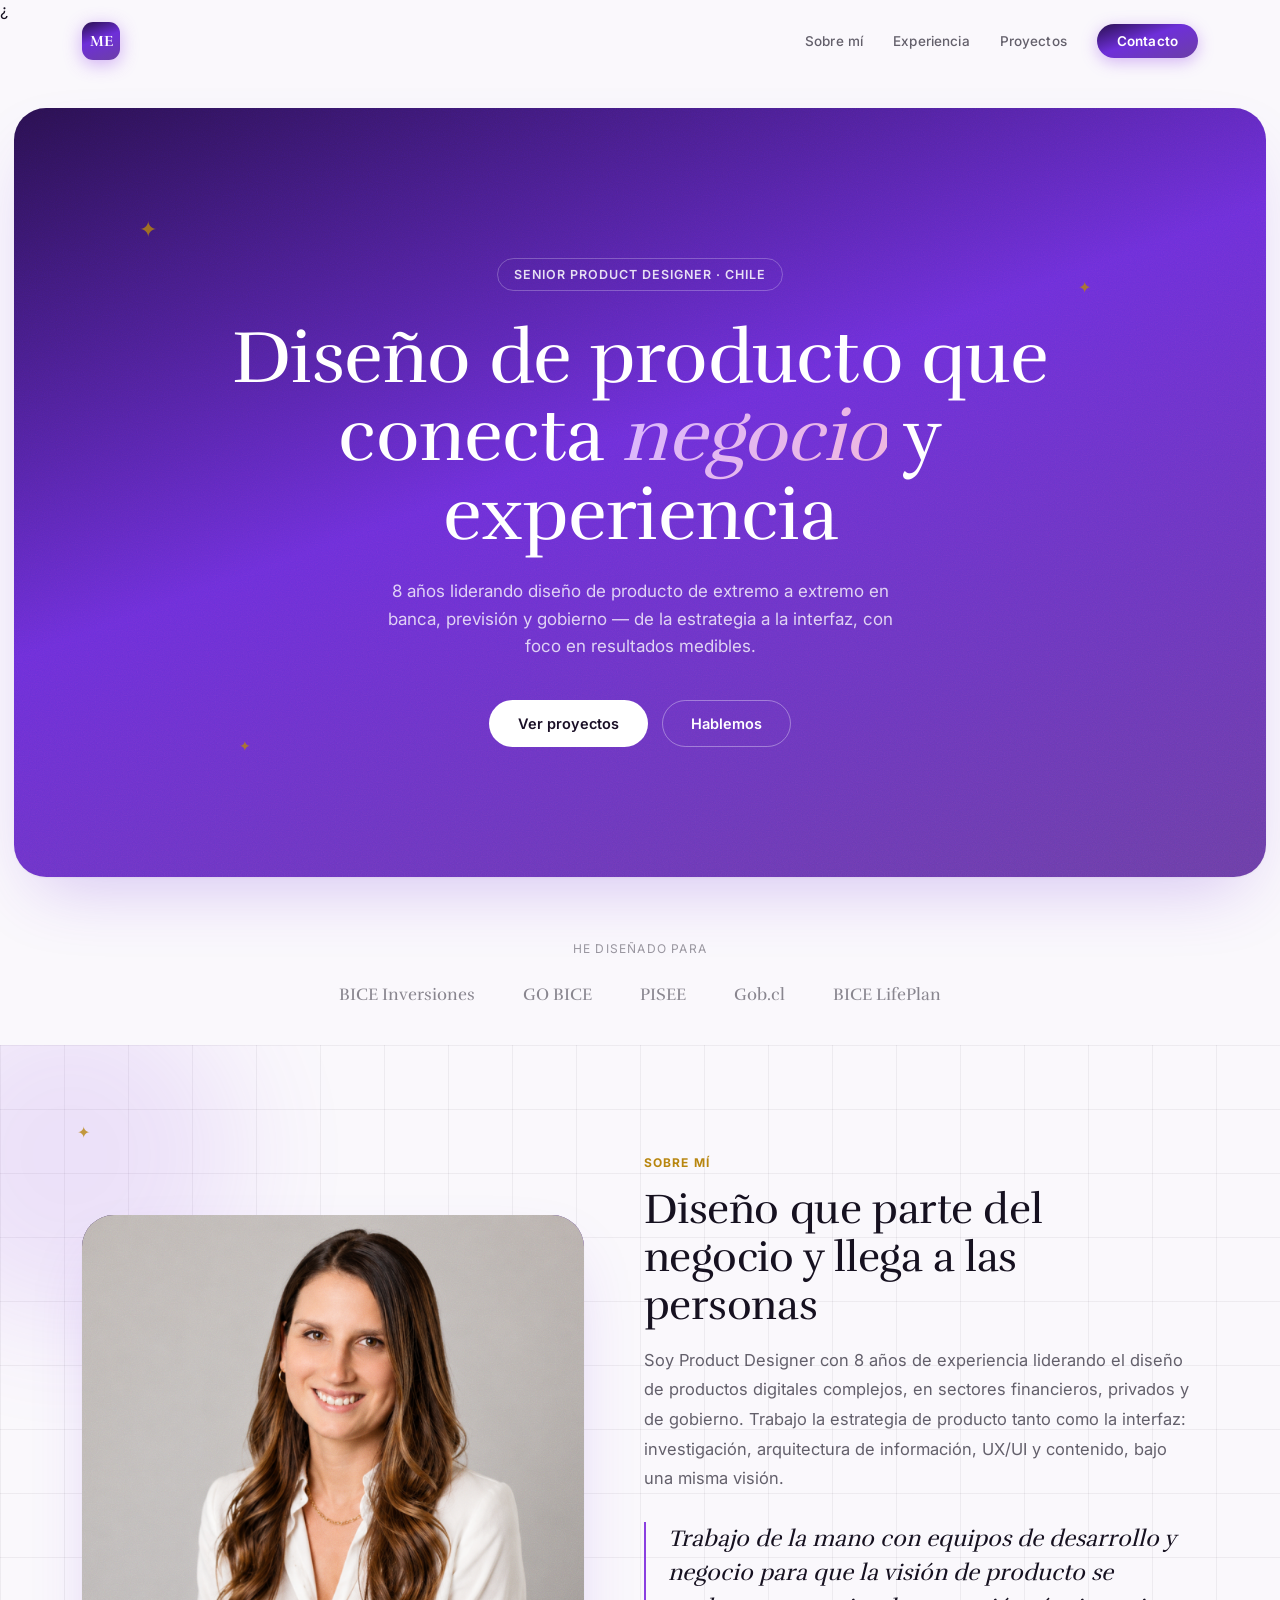
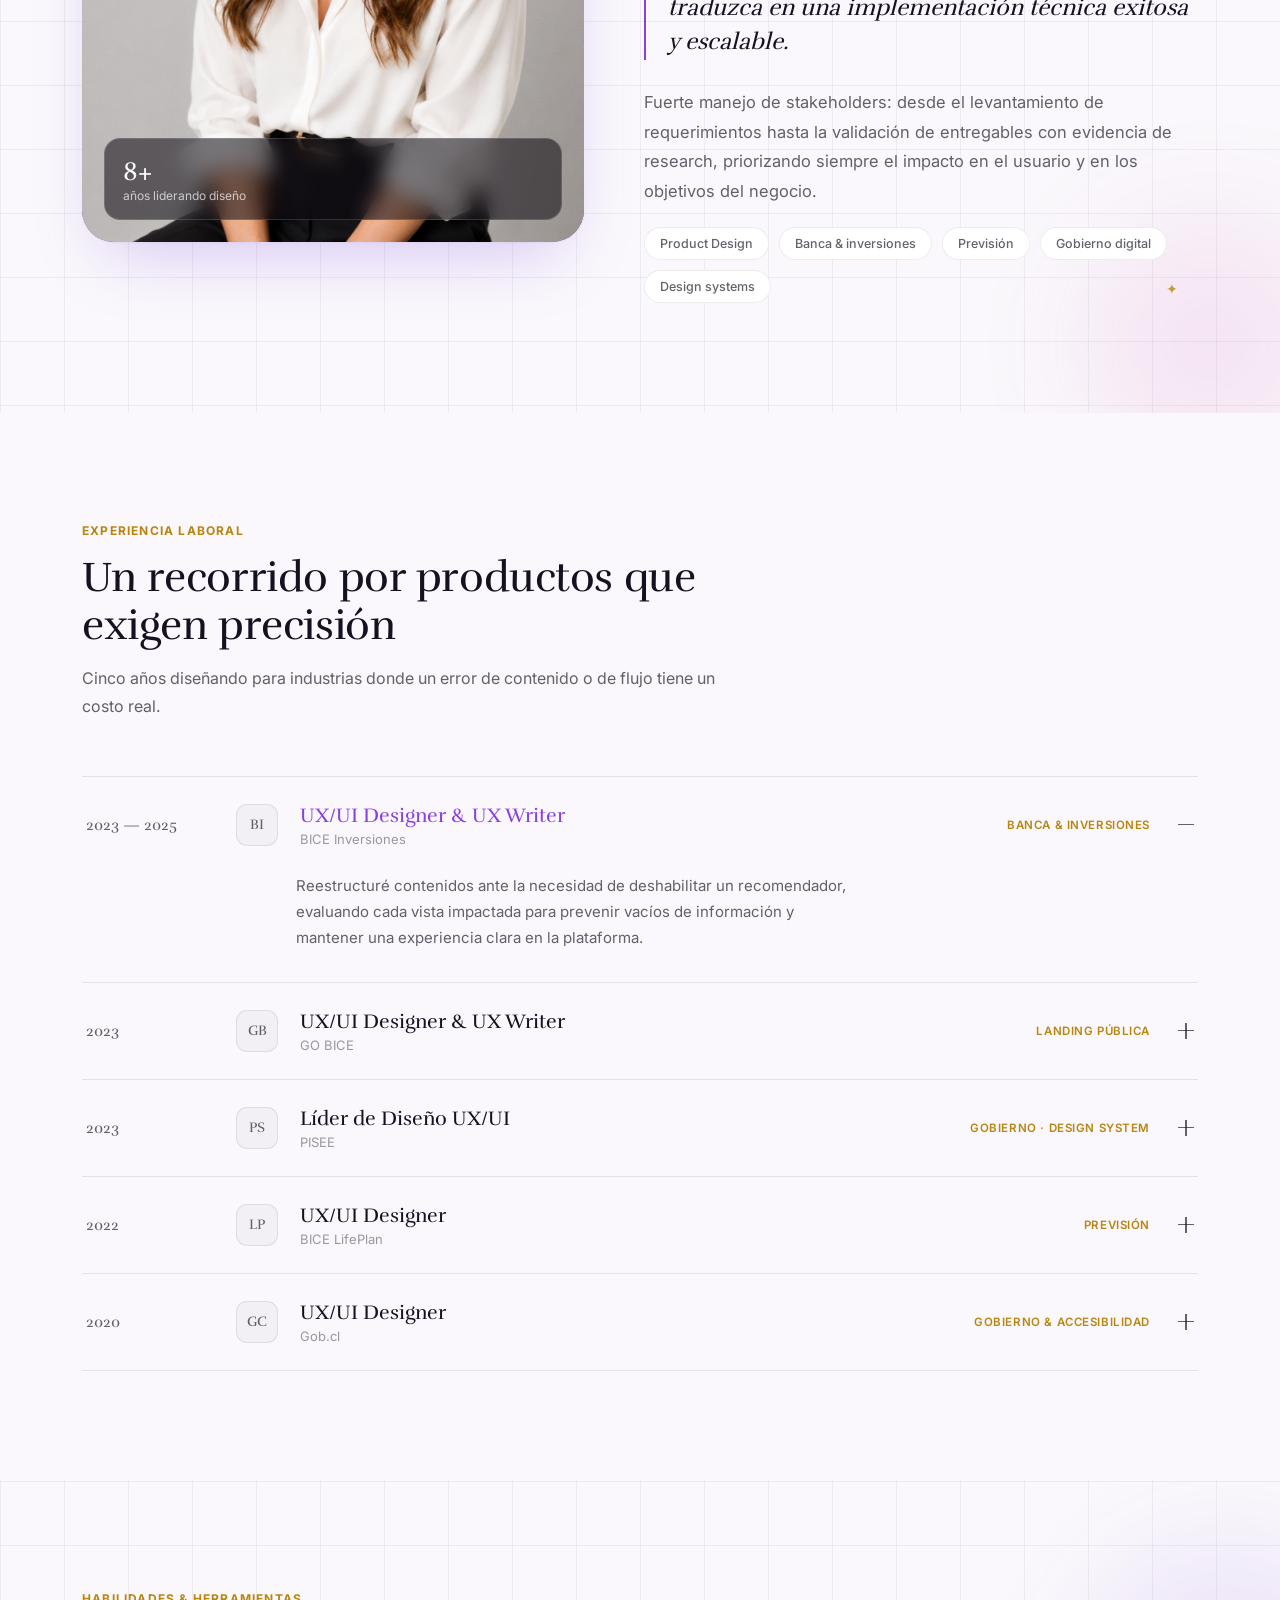
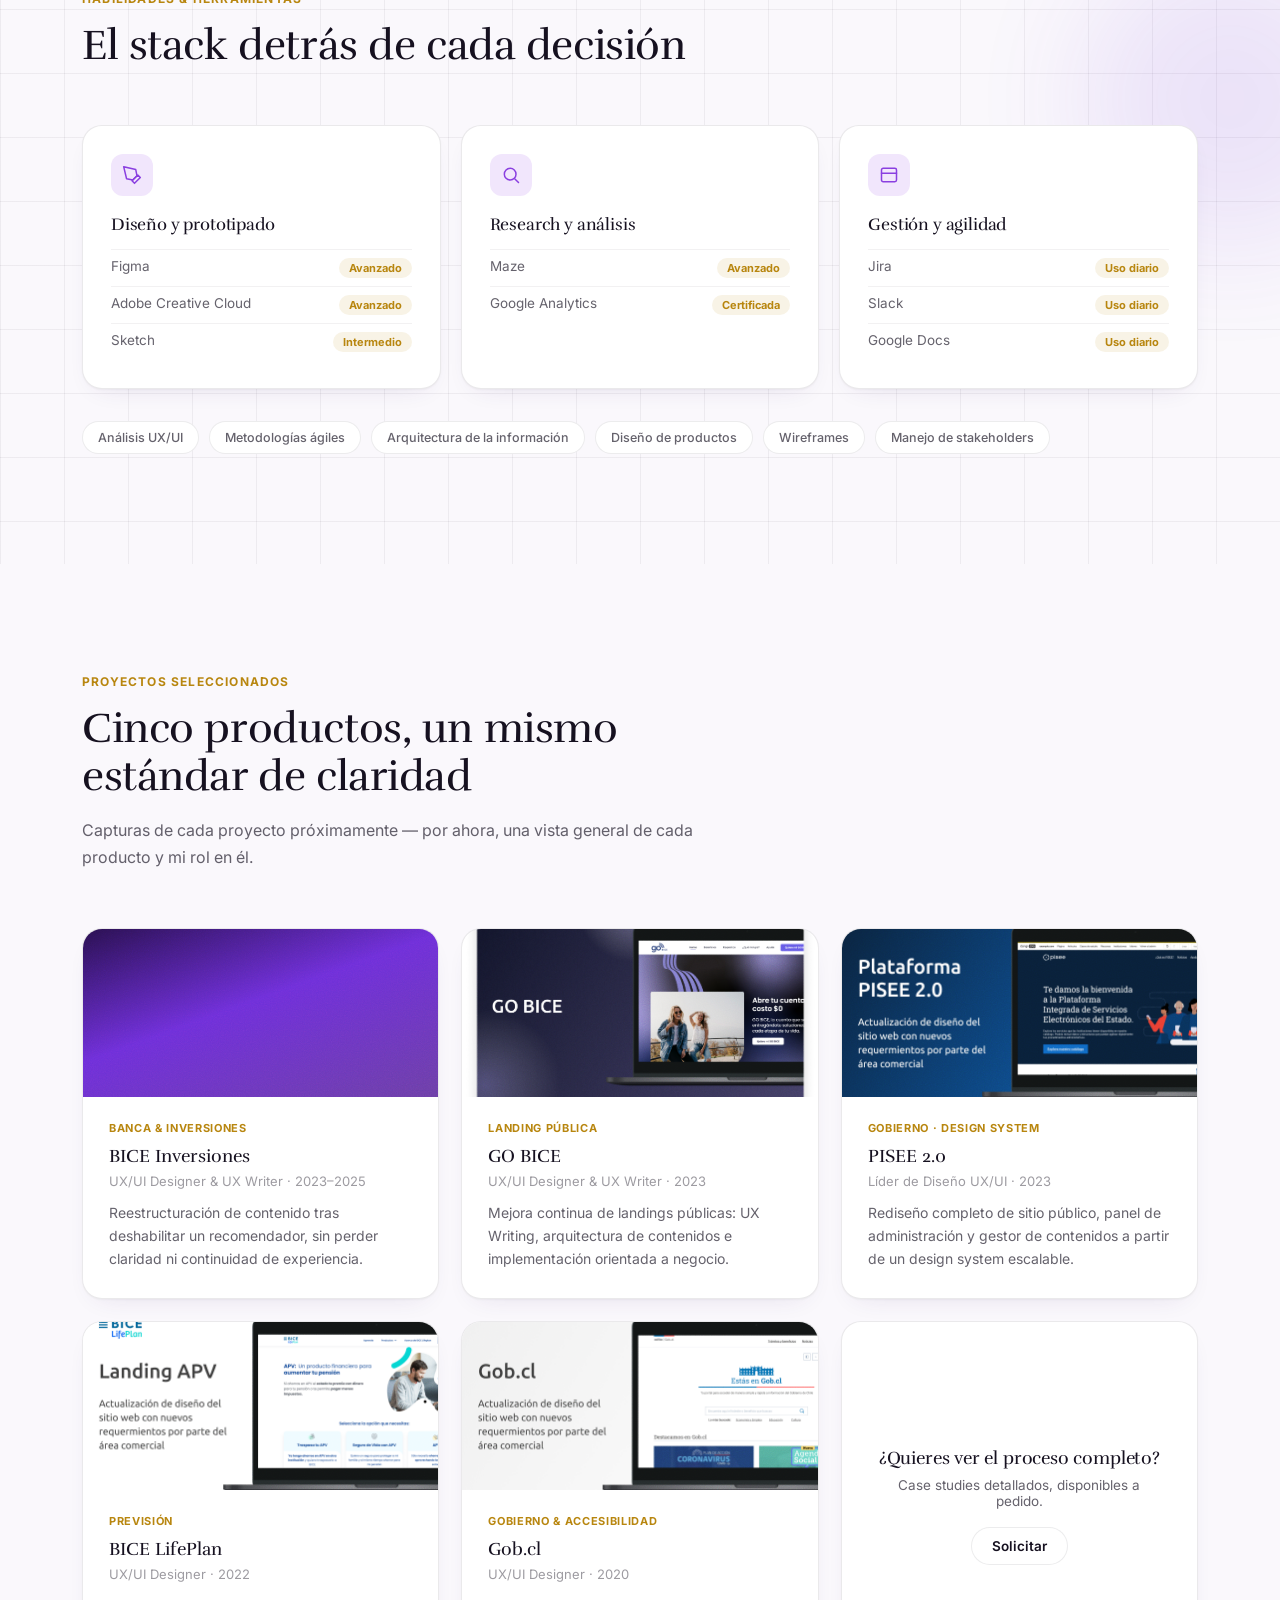
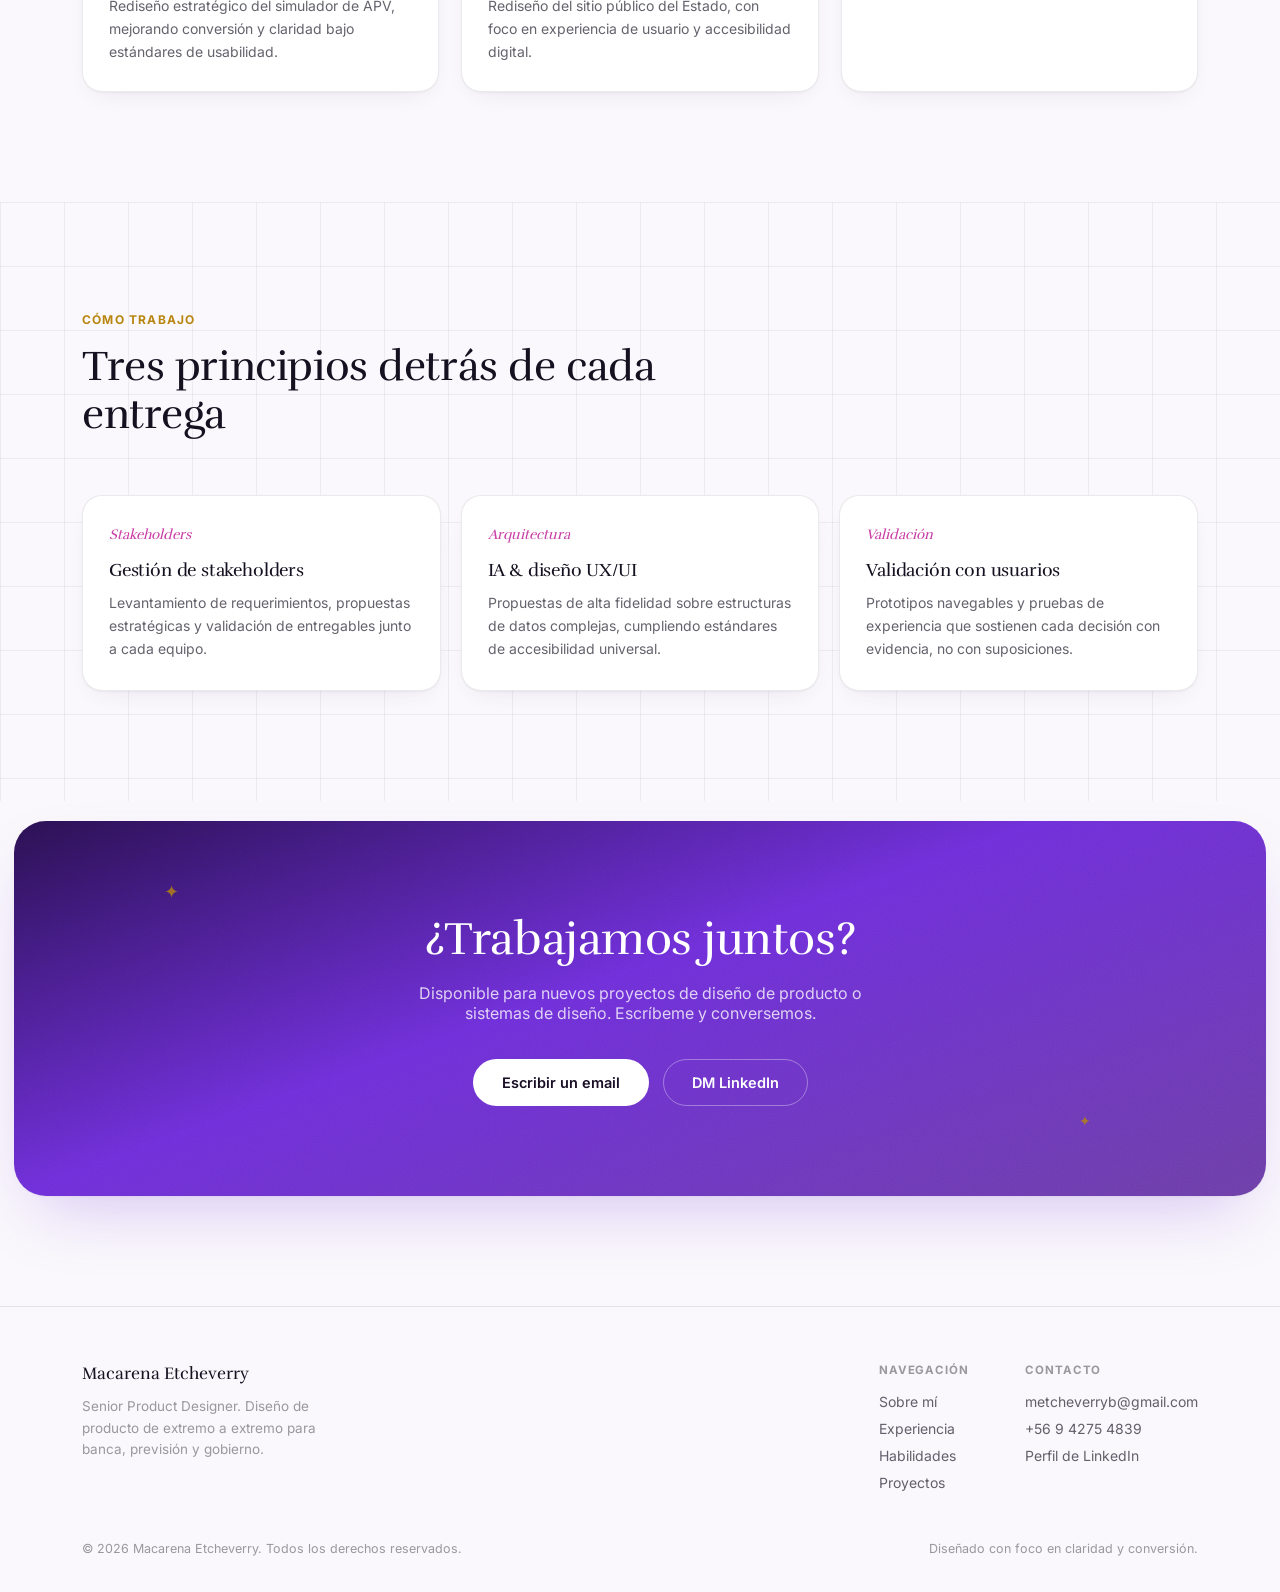
==== commit 245318c8: "Ajustes de tipografía (Rufina) y degradado violeta-púrpura Co-Authored-By: Claude Sonnet 5 <noreply@" ====
--- a/index.html
+++ b/index.html
@@ -6,7 +6,7 @@
 <title>Macarena Etcheverry — Senior Product Designer</title>
 <link rel="preconnect" href="https://fonts.googleapis.com">
 <link rel="preconnect" href="https://fonts.gstatic.com" crossorigin>
-<link href="https://fonts.googleapis.com/css2?family=Fraunces:opsz,wght@9..144,400;9..144,500;9..144,600;9..144,700&family=Inter:wght@400;500;600;700&display=swap" rel="stylesheet">
+<link href="https://fonts.googleapis.com/css2?family=Rufina:ital,wght@0,400;0,700;1,400;1,700&family=Inter:wght@400;500;600;700&display=swap" rel="stylesheet">
 <style>
   :root{
     --bg:#FAF8FC;
@@ -21,7 +21,7 @@
     --violet-2:#8A3FE0;
     --magenta:#C93FA6;
     --gold:#B8860F;
-    --gradient-hero: linear-gradient(160deg,#2A1050 0%, #6E2FD9 38%, #9B3FDB 62%, #C93FA6 100%);
+    --gradient-hero: linear-gradient(160deg,#2A1050 0%, #6E2FD9 45%, #6C3FA6 100%);
     --gradient-text: linear-gradient(120deg,#D9B8FF,#F0B7DE);
     --surface:rgba(22,17,32,0.03);
     --surface-strong:#FFFFFF;
@@ -42,7 +42,7 @@
     -webkit-font-smoothing:antialiased;
     overflow-x:hidden;
   }
-  h1,h2,h3,.serif{ font-family:'Fraunces', serif; font-weight:500; letter-spacing:-0.01em; }
+  h1,h2,h3,.serif{ font-family:'Rufina', serif; font-weight:500; letter-spacing:-0.01em; }
   a{ color:inherit; text-decoration:none; }
   img{max-width:100%; display:block;}
   .wrap{max-width:var(--maxw); margin:0 auto; padding:0 32px;}
@@ -77,7 +77,7 @@
   nav.links a:hover{ color:var(--ink); }
   .brand-mark{
     width:38px; height:38px; border-radius:11px; display:flex; align-items:center; justify-content:center;
-    background:var(--gradient-hero); font-family:'Fraunces',serif; font-weight:600; font-size:15px; color:#fff;
+    background:var(--gradient-hero); font-family:'Rufina',serif; font-weight:600; font-size:15px; color:#fff;
     box-shadow:0 4px 18px rgba(155,79,235,0.45); flex-shrink:0;
   }
   nav.links a.nav-cta{
@@ -93,7 +93,7 @@
     opacity:0; pointer-events:none; transition:opacity .3s ease;
   }
   .mobile-menu.open{ opacity:1; pointer-events:all; }
-  .mobile-menu a{ font-family:'Fraunces',serif; font-size:24px; }
+  .mobile-menu a{ font-family:'Rufina',serif; font-size:24px; }
   .mobile-close{ position:absolute; top:26px; right:30px; font-size:26px; cursor:pointer; }
 
   /* ---------- hero panel ---------- */
@@ -142,7 +142,7 @@
   .logos-section{ padding:64px 0 40px; text-align:center; }
   .logos-label{ font-size:12px; letter-spacing:0.1em; text-transform:uppercase; color:var(--muted); margin-bottom:28px; }
   .logos-row{ display:flex; justify-content:center; gap:48px; flex-wrap:wrap; }
-  .logos-row span{ font-family:'Fraunces',serif; font-size:17px; color:var(--ink-soft); opacity:0.75; }
+  .logos-row span{ font-family:'Rufina',serif; font-size:17px; color:var(--ink-soft); opacity:0.75; }
 
   /* ---------- section shell w/ grid + orb ---------- */
   .dark-section{ position:relative; padding:110px 0; overflow:hidden; }
@@ -165,11 +165,11 @@
     background:rgba(12,8,16,0.55); backdrop-filter:blur(10px); border:1px solid rgba(255,255,255,0.15);
     border-radius:16px; padding:16px 18px;
   }
-  .about-card .tag .num{ font-family:'Fraunces',serif; font-size:26px; color:#fff; }
+  .about-card .tag .num{ font-family:'Rufina',serif; font-size:26px; color:#fff; }
   .about-card .tag .lbl{ font-size:12px; color:rgba(255,255,255,0.7); }
   .about-copy p{ font-size:16.5px; line-height:1.8; color:var(--ink-soft); margin-bottom:20px; font-family:'Inter',sans-serif; }
   .about-copy .pull{
-    font-family:'Fraunces',serif; font-style:italic; font-weight:500; font-size:23px; line-height:1.5; color:var(--ink);
+    font-family:'Rufina',serif; font-style:italic; font-weight:500; font-size:23px; line-height:1.5; color:var(--ink);
     margin:28px 0; padding-left:22px; border-left:2px solid var(--violet-2);
   }
   .pill-row{ display:flex; gap:10px; flex-wrap:wrap; margin-top:10px; }
@@ -187,7 +187,7 @@
   .exp-row summary::marker{ content:''; }
   .exp-row summary:hover{ background:var(--surface); }
 
-  .exp-year{ font-family:'Fraunces',serif; font-size:15px; color:var(--ink-soft); }
+  .exp-year{ font-family:'Rufina',serif; font-size:15px; color:var(--ink-soft); }
 
   .exp-logo{
     width:42px; height:42px; border-radius:11px; flex-shrink:0;
@@ -195,10 +195,10 @@
     display:flex; align-items:center; justify-content:center; overflow:hidden;
   }
   .exp-logo img{ width:100%; height:100%; object-fit:cover; display:block; }
-  .exp-logo span{ font-family:'Fraunces',serif; font-size:14px; color:var(--ink-soft); }
+  .exp-logo span{ font-family:'Rufina',serif; font-size:14px; color:var(--ink-soft); }
 
   .exp-heading{ display:flex; flex-direction:column; gap:3px; min-width:0; }
-  .exp-role{ font-family:'Fraunces',serif; font-size:20px; color:var(--ink); transition:color .25s ease; }
+  .exp-role{ font-family:'Rufina',serif; font-size:20px; color:var(--ink); transition:color .25s ease; }
   .exp-row summary:hover .exp-role{ color:var(--violet-2); }
   .exp-company{ font-size:13px; color:var(--muted); font-family:'Inter',sans-serif; }
 
@@ -234,7 +234,7 @@
   .bento-card:hover{ transform:translateY(-3px); border-color:rgba(138,63,224,0.3); box-shadow:0 16px 36px -18px rgba(110,47,217,0.28); }
   .bento-icon{ width:42px; height:42px; border-radius:12px; margin-bottom:18px; display:flex; align-items:center; justify-content:center; background:rgba(155,79,235,0.14); }
   .bento-icon svg{ width:20px; height:20px; stroke:var(--violet-2); }
-  .bento-card h3{ font-family:'Fraunces',serif; font-size:17px; margin-bottom:14px; font-weight:500; }
+  .bento-card h3{ font-family:'Rufina',serif; font-size:17px; margin-bottom:14px; font-weight:500; }
   .tool-row{ display:flex; justify-content:space-between; font-size:13.5px; color:var(--ink-soft); padding:8px 0; border-top:1px solid var(--line-soft); font-family:'Inter',sans-serif; }
   .tool-row:first-of-type{ border-top:none; }
   .tool-level{ font-size:11px; font-weight:700; color:var(--gold); background:rgba(184,134,15,0.1); padding:3px 10px; border-radius:100px; }
@@ -249,15 +249,15 @@
   .work-visual img{ width:100%; height:100%; object-fit:cover; display:block; }
   .work-body{ padding:24px 26px 28px; }
   .work-tag{ font-size:11px; font-weight:700; color:var(--gold); text-transform:uppercase; letter-spacing:0.06em; margin-bottom:10px; display:inline-block; }
-  .work-title{ font-family:'Fraunces',serif; font-size:18px; margin-bottom:6px; }
+  .work-title{ font-family:'Rufina',serif; font-size:18px; margin-bottom:6px; }
   .work-company{ font-size:13px; color:var(--muted); margin-bottom:12px; font-family:'Inter',sans-serif; }
   .work-desc{ font-size:14px; line-height:1.65; color:var(--ink-soft); font-family:'Inter',sans-serif; }
 
   /* ---------- pillars ---------- */
   .pillar-grid{ display:grid; grid-template-columns:repeat(3,1fr); gap:20px; position:relative; z-index:2; }
   .pillar-card{ padding:30px 26px; border-radius:var(--radius-md); border:1px solid var(--line); background:var(--surface-strong); box-shadow:var(--shadow-card); }
-  .pillar-num{ font-family:'Fraunces',serif; font-style:italic; font-size:14px; color:var(--magenta); margin-bottom:16px; }
-  .pillar-card h3{ font-family:'Fraunces',serif; font-size:18px; margin-bottom:10px; font-weight:500; }
+  .pillar-num{ font-family:'Rufina',serif; font-style:italic; font-size:14px; color:var(--magenta); margin-bottom:16px; }
+  .pillar-card h3{ font-family:'Rufina',serif; font-size:18px; margin-bottom:10px; font-weight:500; }
   .pillar-card p{ font-size:14px; line-height:1.65; color:var(--ink-soft); font-family:'Inter',sans-serif; }
 
   /* ---------- cta panel (mirrors hero) ---------- */
@@ -274,7 +274,7 @@
   footer{ padding:56px 0 36px; border-top:1px solid var(--line); position:relative; z-index:2; }
   .footer-grid{ display:flex; justify-content:space-between; flex-wrap:wrap; gap:32px; margin-bottom:40px; }
   .footer-brand p{ font-size:13.5px; color:var(--muted); max-width:280px; line-height:1.6; margin-top:12px; font-family:'Inter',sans-serif; }
-  .footer-name{ font-family:'Fraunces',serif; font-size:17px; }
+  .footer-name{ font-family:'Rufina',serif; font-size:17px; }
   .footer-cols{ display:flex; gap:56px; flex-wrap:wrap; }
   .footer-col h4{ font-size:11.5px; font-weight:700; color:var(--muted); text-transform:uppercase; letter-spacing:0.08em; margin-bottom:16px; }
   .footer-col a, .footer-col span{ display:block; font-size:14px; color:var(--ink-soft); margin-bottom:10px; font-family:'Inter',sans-serif; }
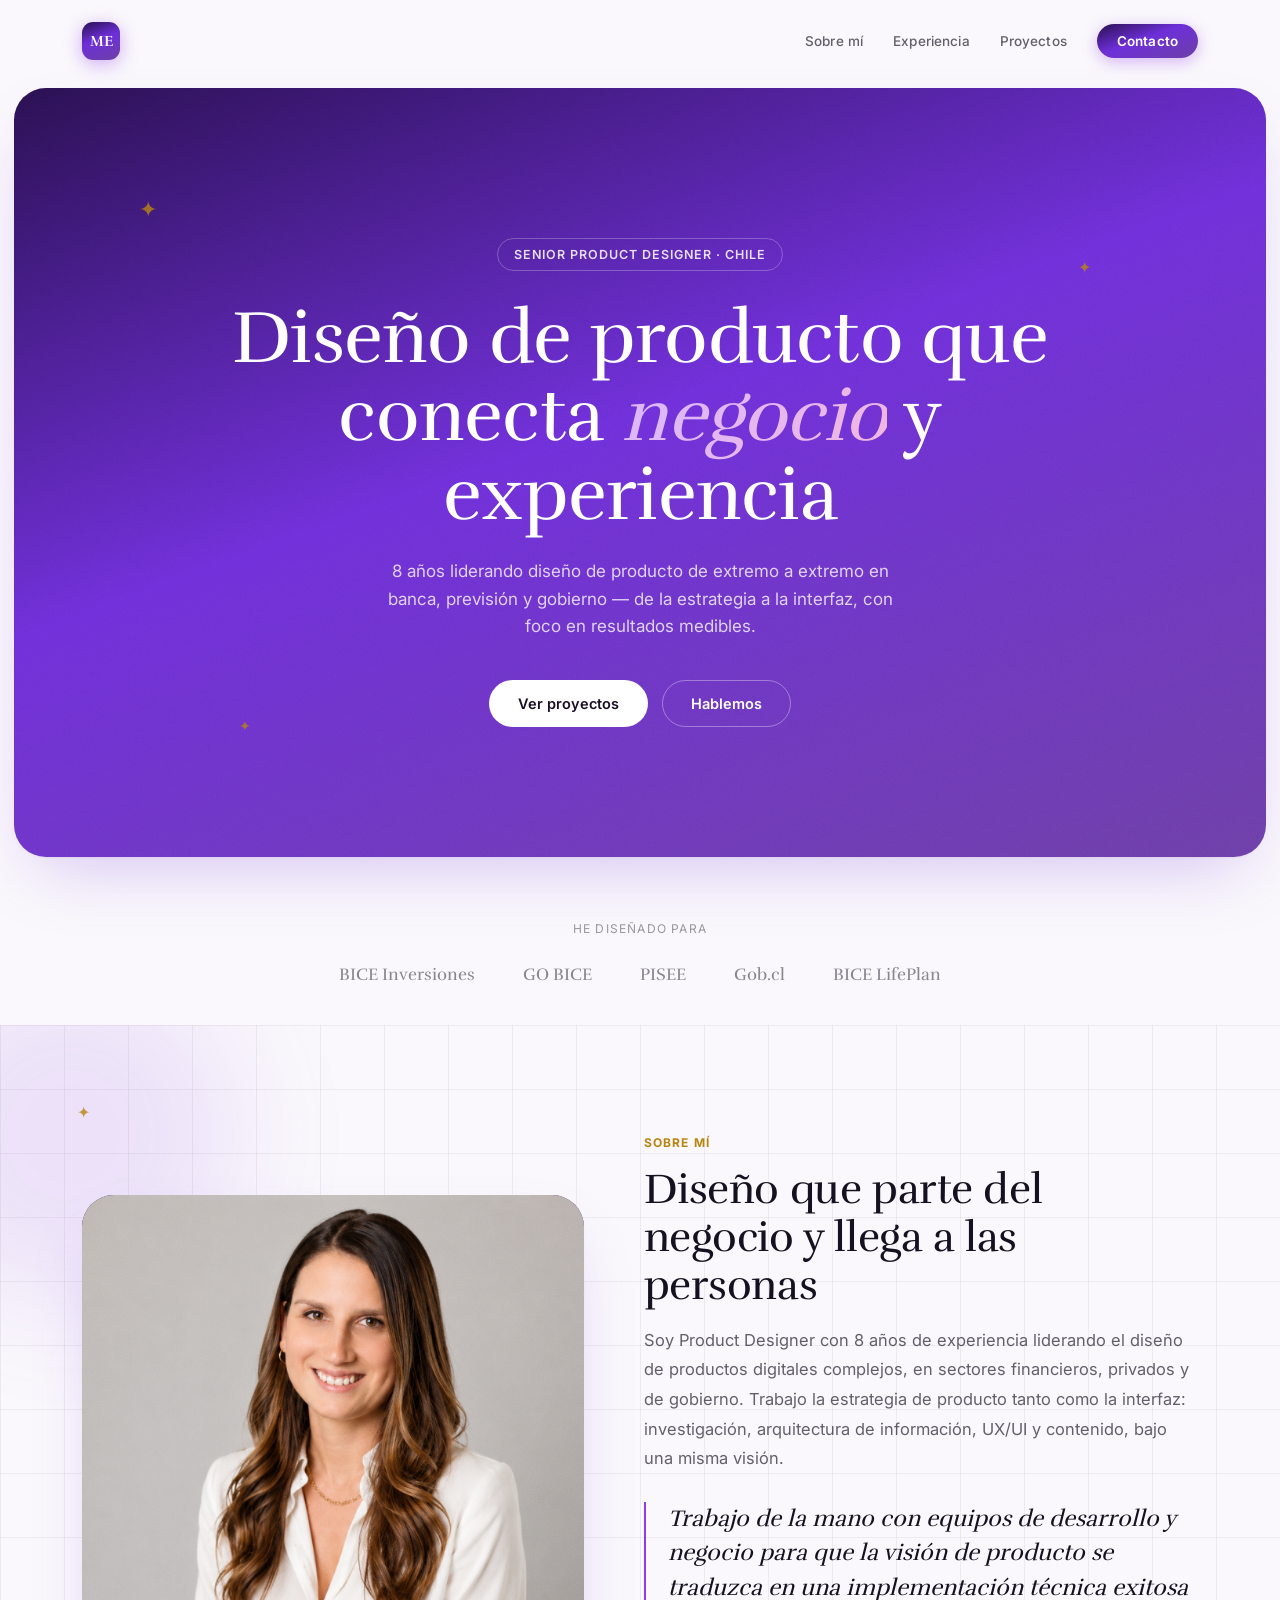
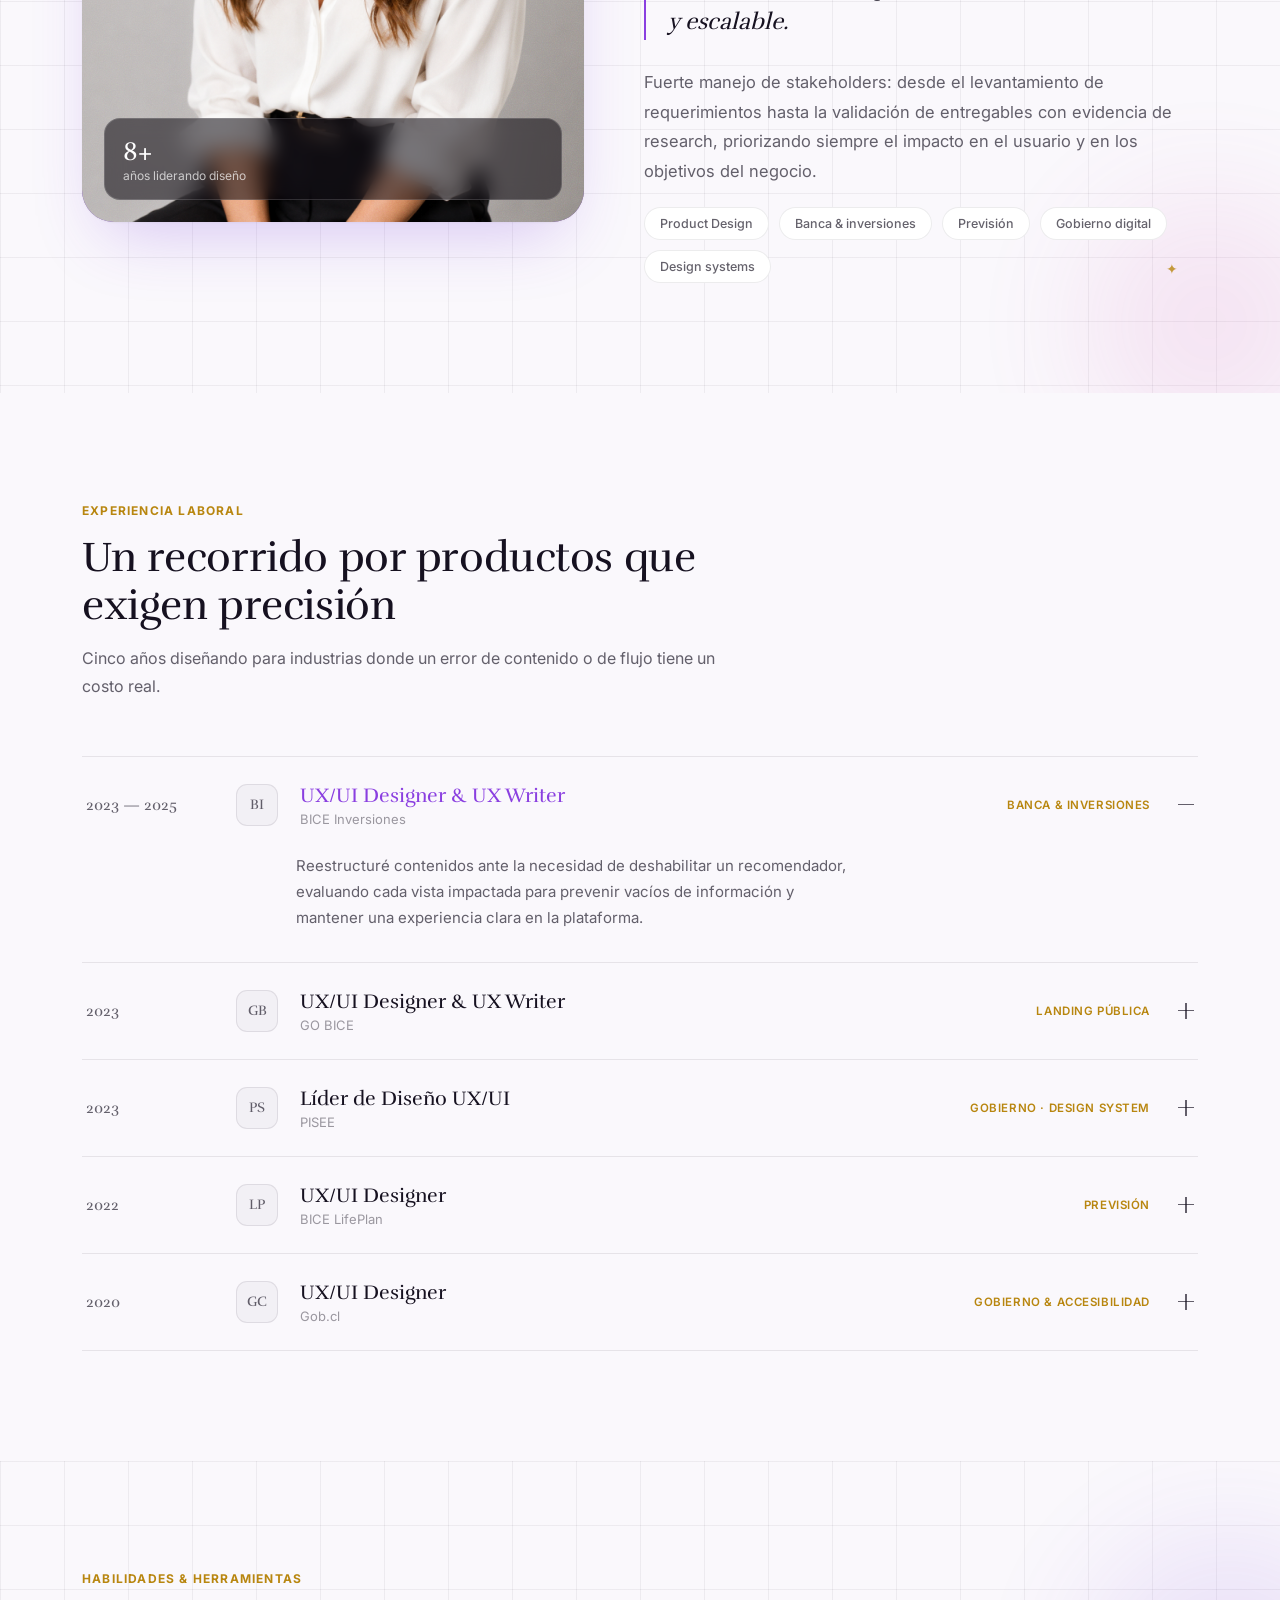
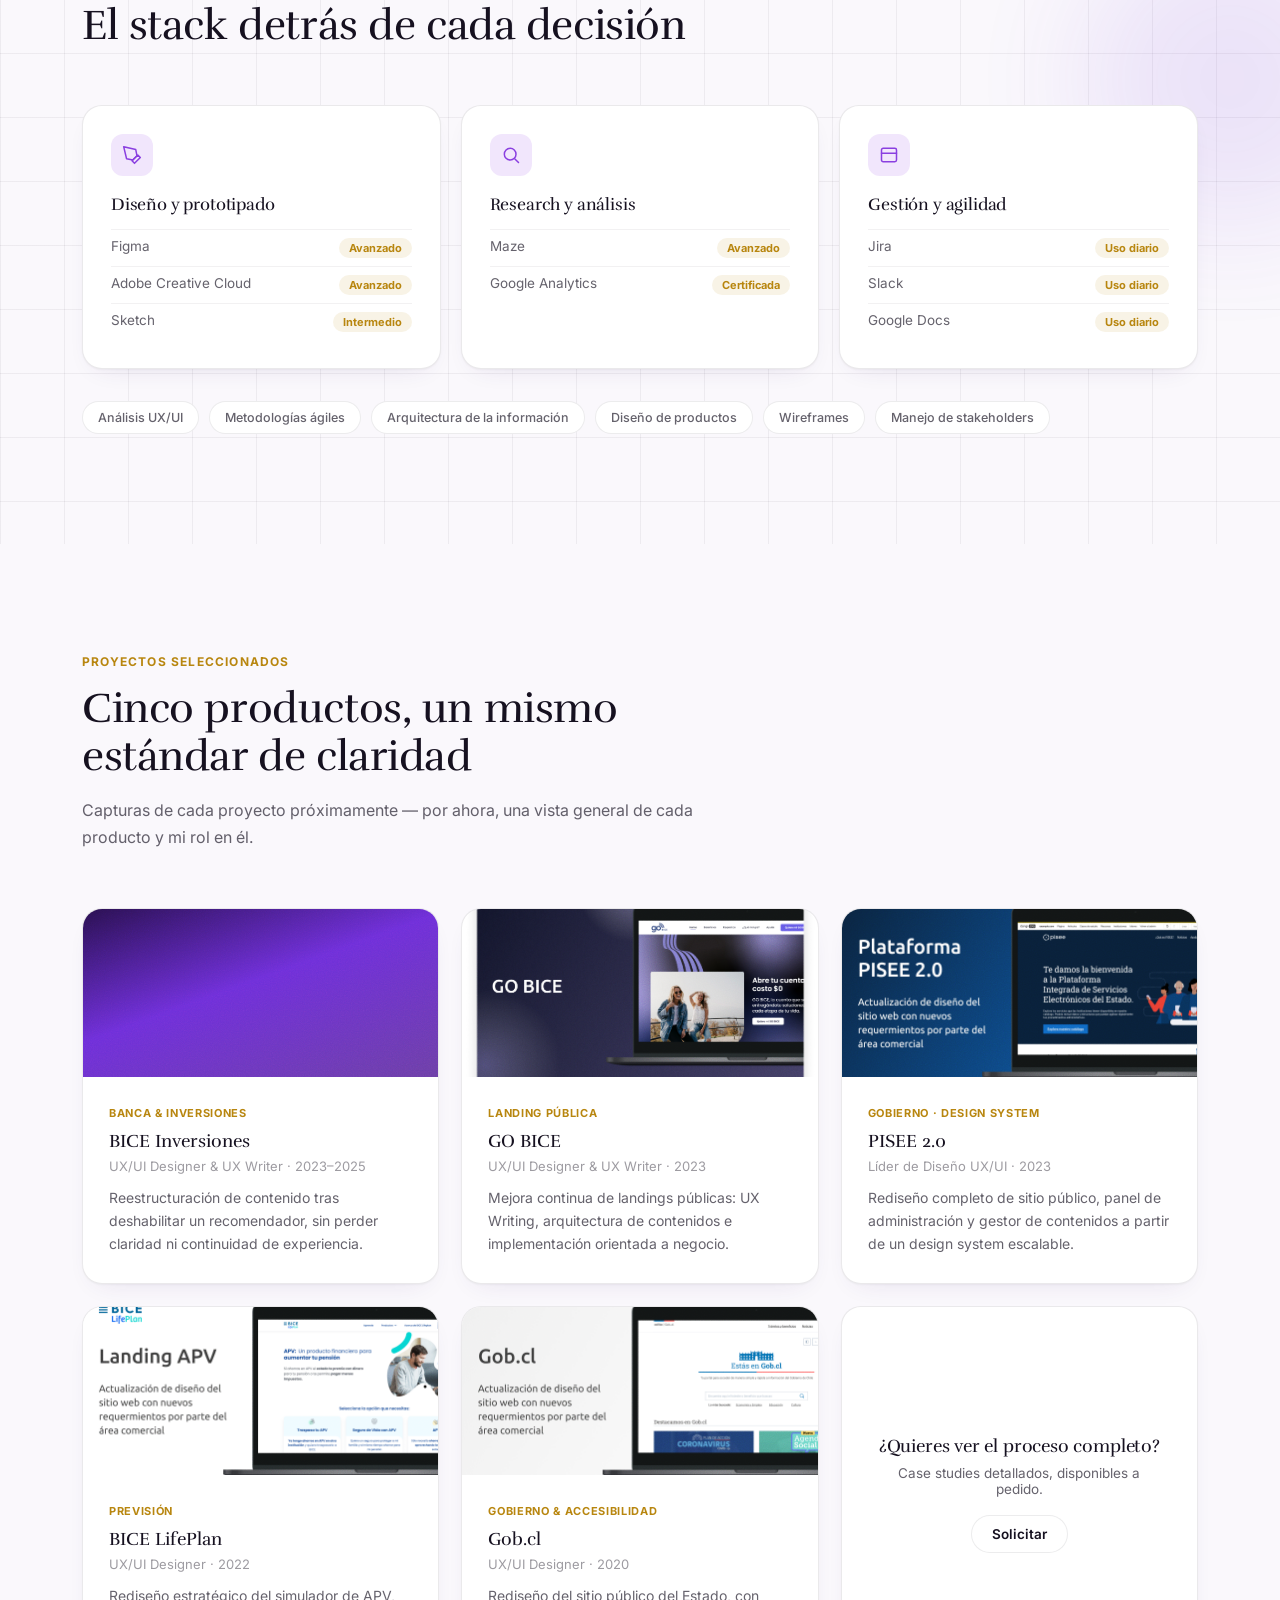
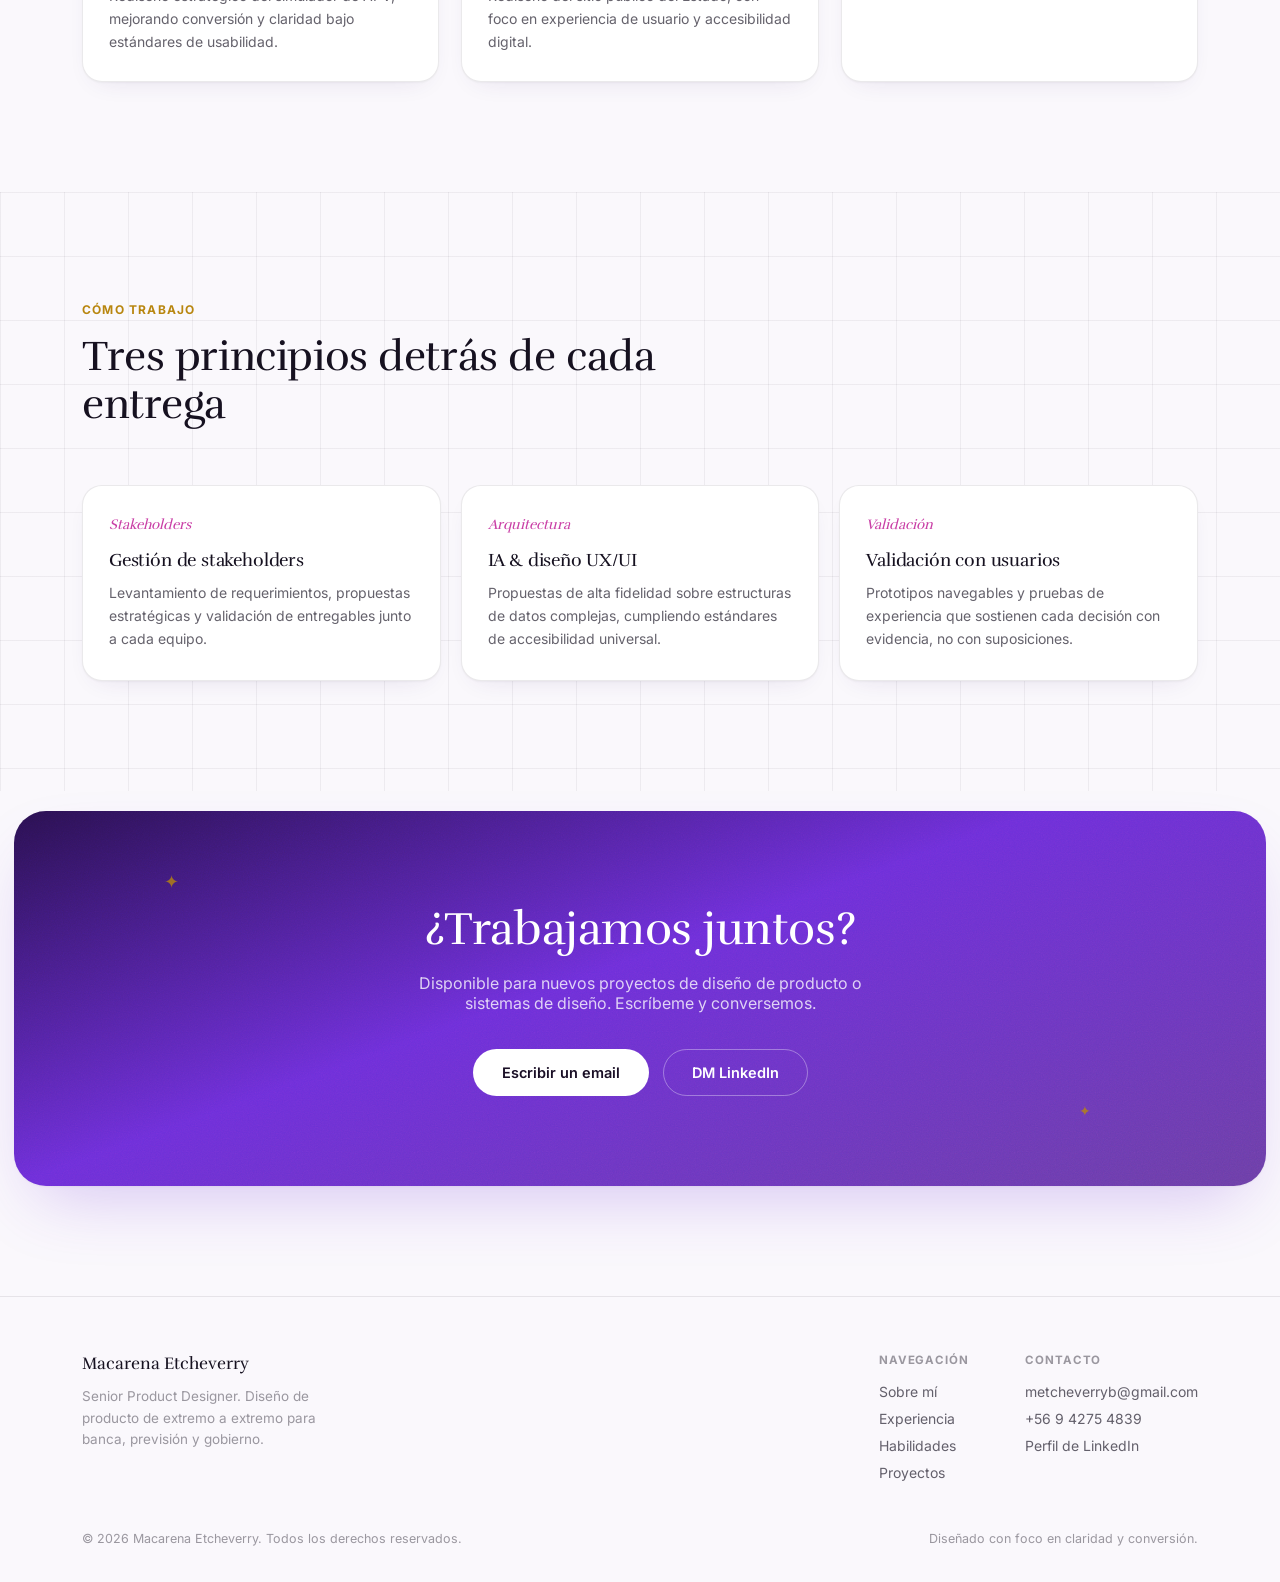
==== commit c92bb098: "Corregir navbar mobile: carácter suelto y menú hamburguesa que no cerraba Co-Authored-By: Claude Son" ====
--- a/index.html
+++ b/index.html
@@ -1,4 +1,4 @@
-¿<!DOCTYPE html>
+<!DOCTYPE html>
 <html lang="es">
 <head>
 <meta charset="UTF-8">
@@ -88,7 +88,7 @@
   .burger{ display:none; flex-direction:column; gap:5px; cursor:pointer; justify-self:end; }
   .burger span{ width:22px; height:1.5px; background:var(--ink); }
   .mobile-menu{
-    display:flex; position:fixed; inset:0; z-index:99; background:rgba(250,248,252,0.98);
+    display:flex; position:fixed; inset:0; z-index:150; background:rgba(250,248,252,0.98);
     flex-direction:column; align-items:center; justify-content:center; gap:26px;
     opacity:0; pointer-events:none; transition:opacity .3s ease;
   }
@@ -667,7 +667,7 @@
   const burger = document.getElementById('burger');
   const mobileMenu = document.getElementById('mobileMenu');
   const mobileClose = document.getElementById('mobileClose');
-  burger.addEventListener('click', () => mobileMenu.classList.add('open'));
+  burger.addEventListener('click', () => mobileMenu.classList.toggle('open'));
   mobileClose.addEventListener('click', () => mobileMenu.classList.remove('open'));
   mobileMenu.querySelectorAll('a').forEach(a => a.addEventListener('click', () => mobileMenu.classList.remove('open')));
 
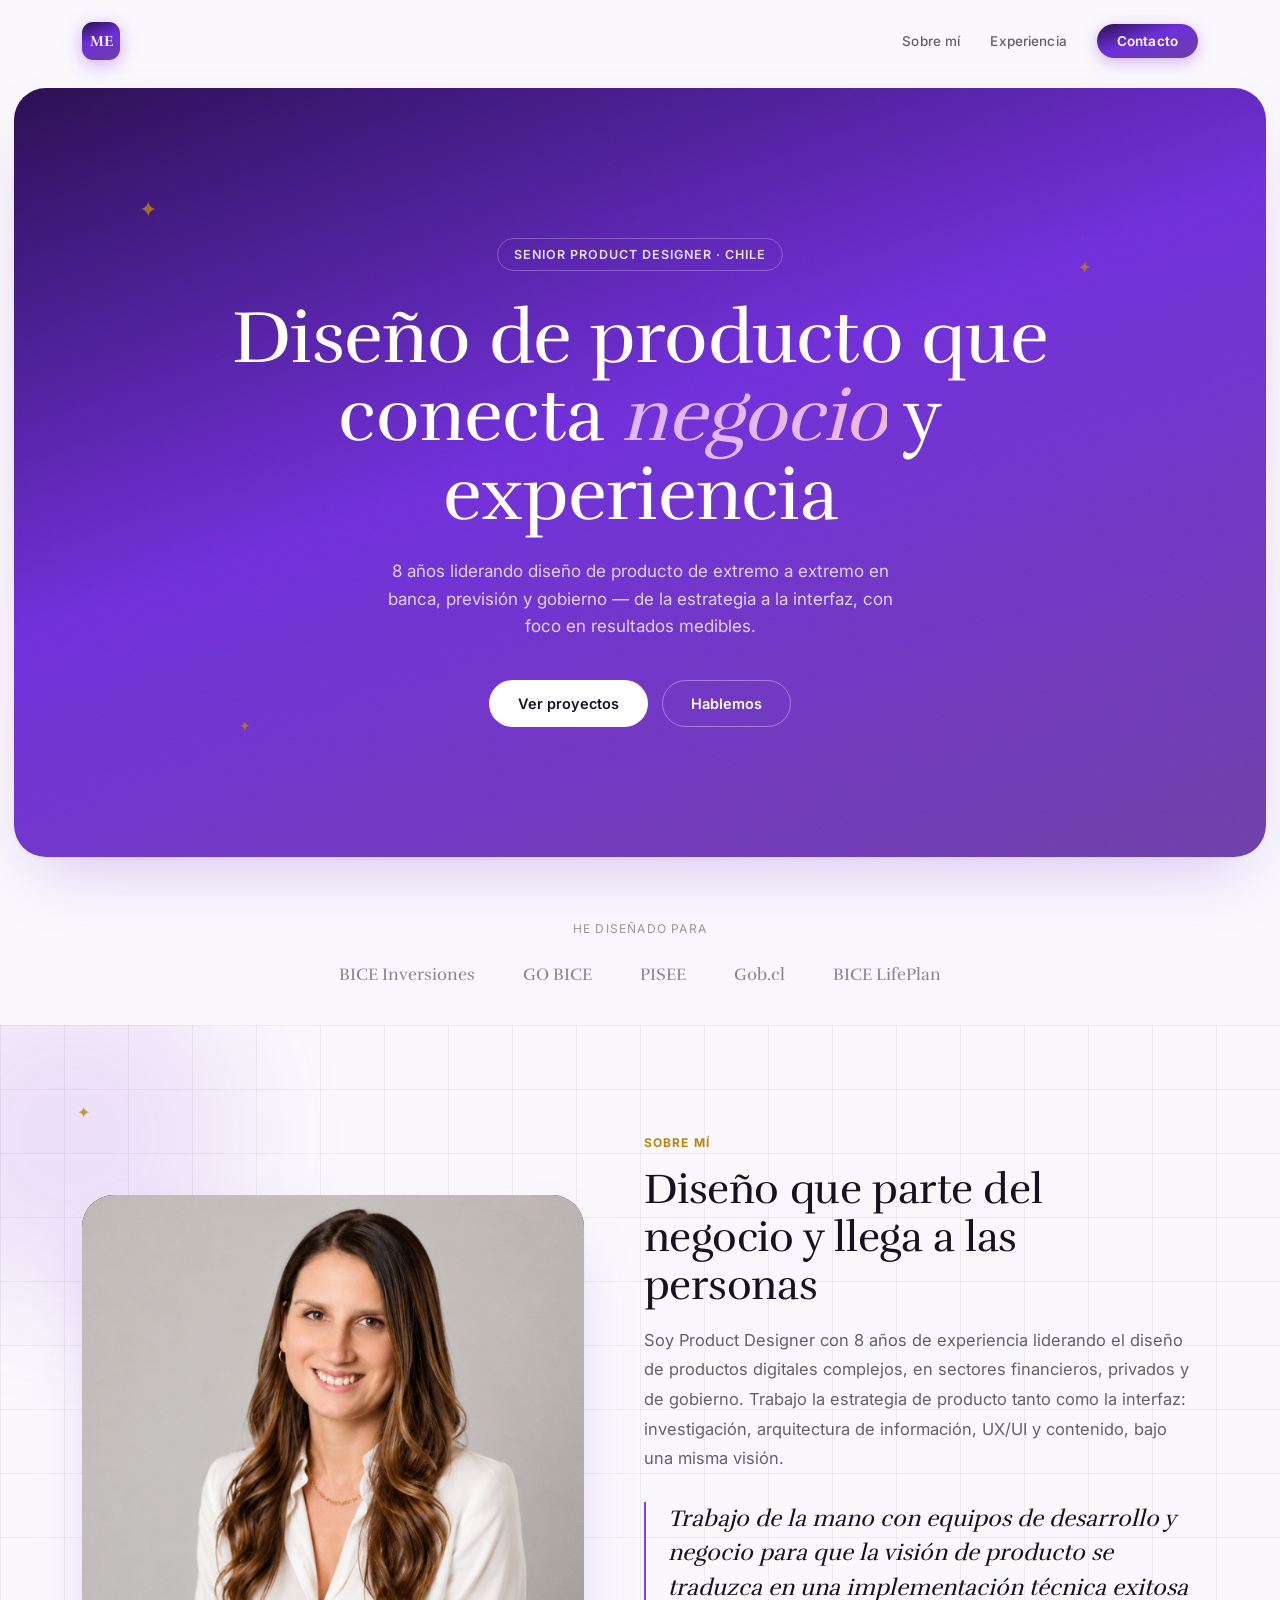
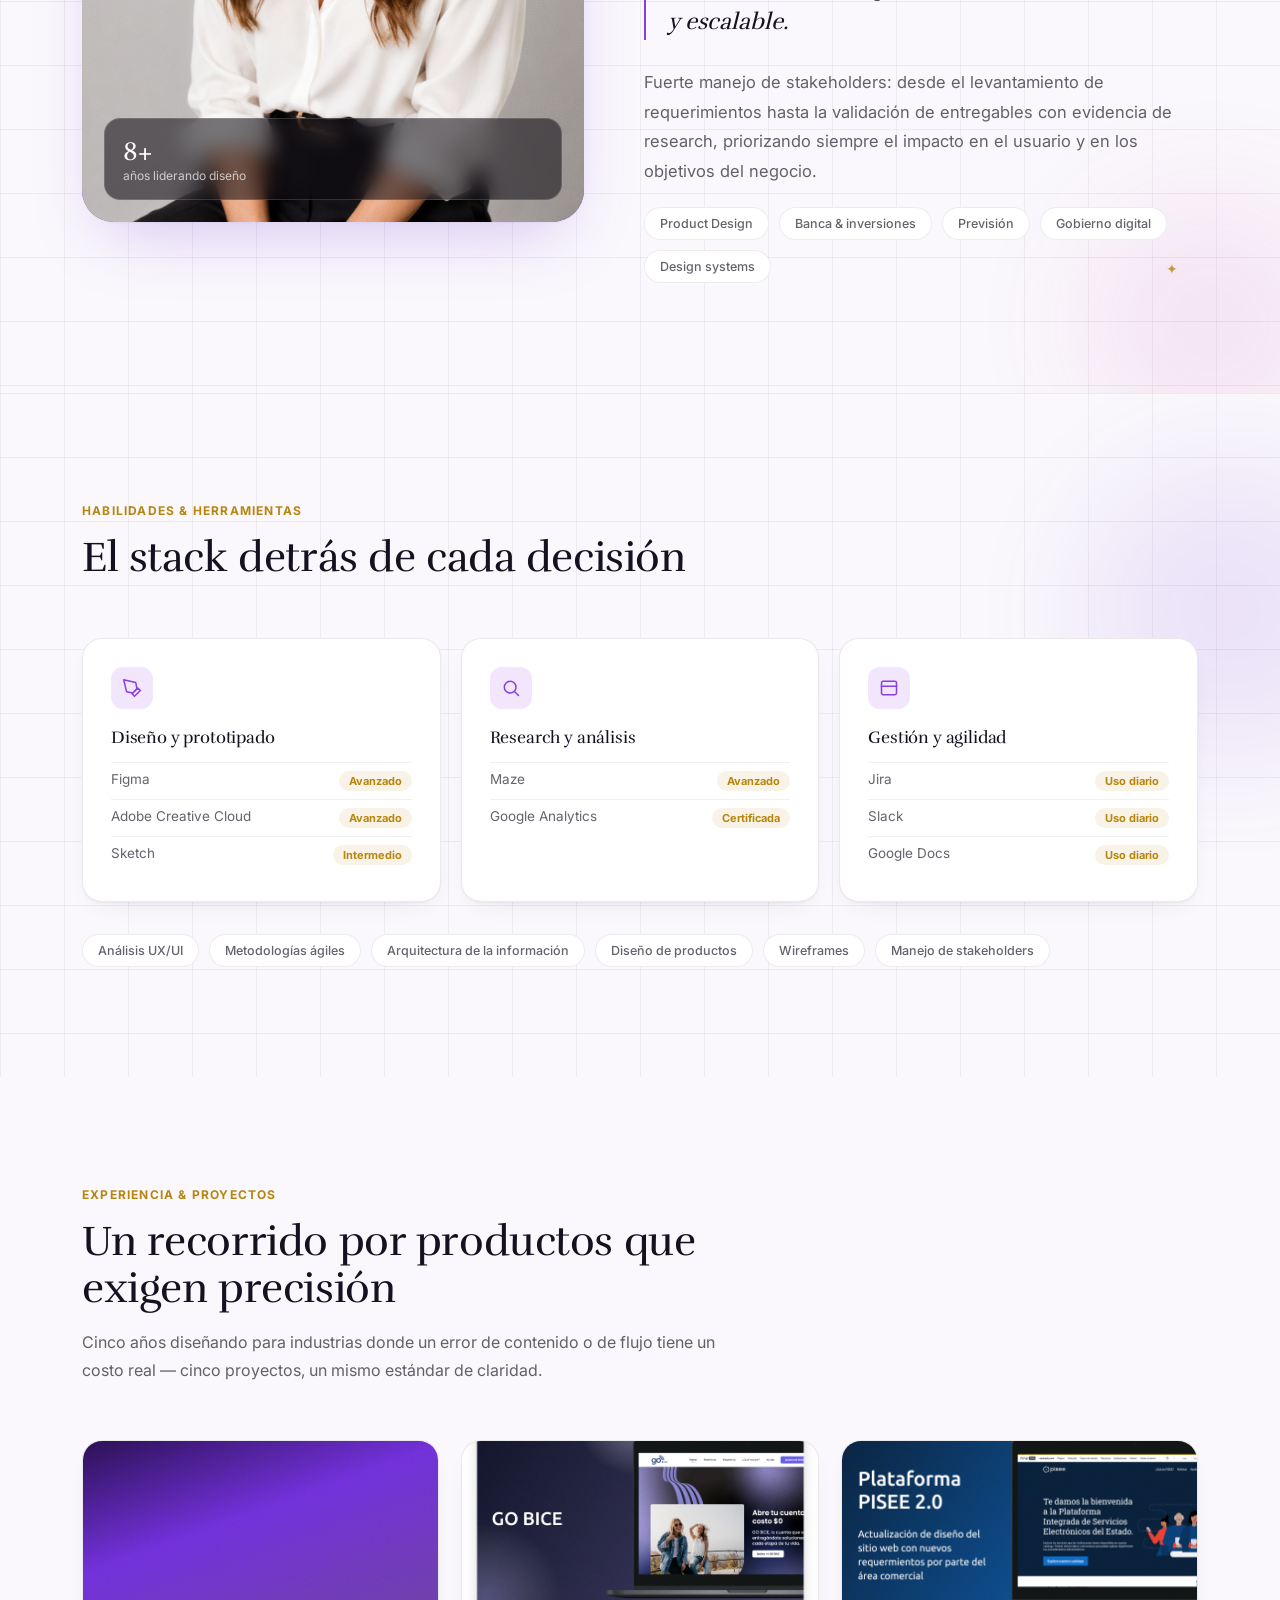
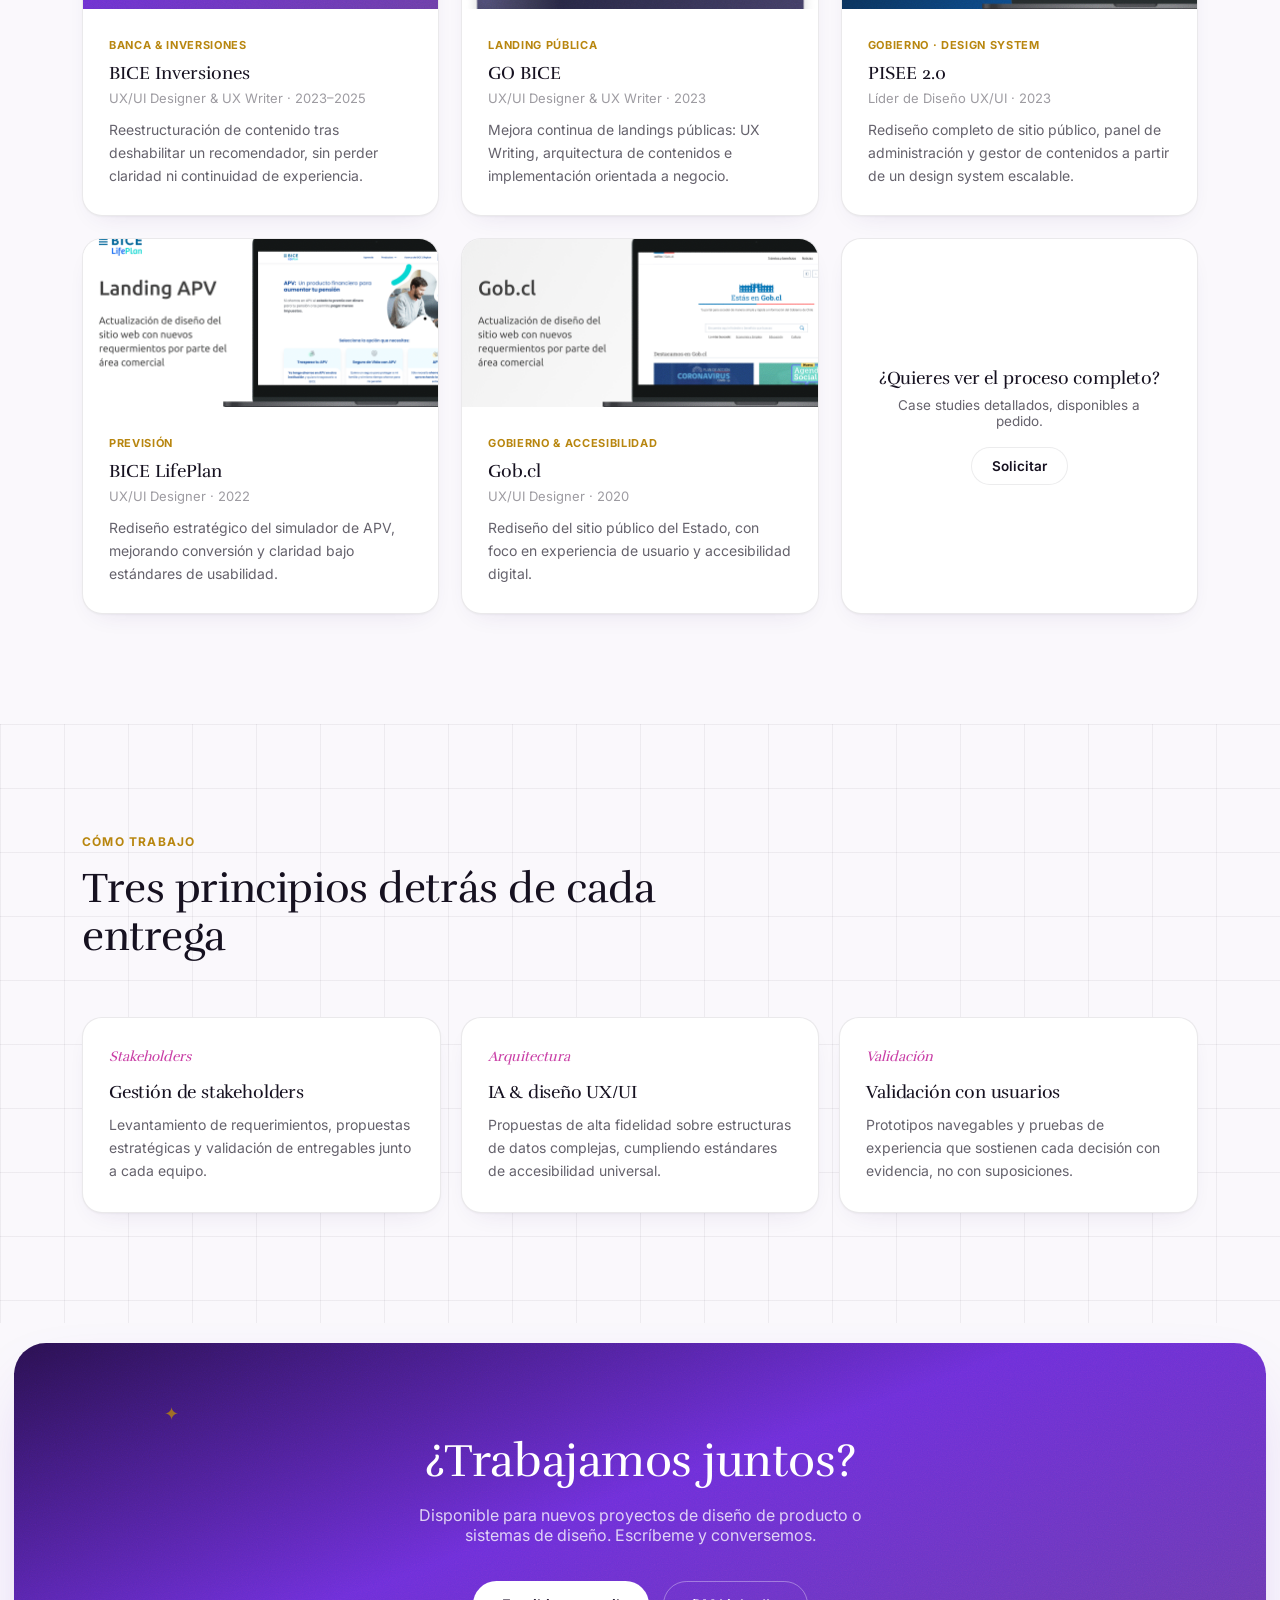
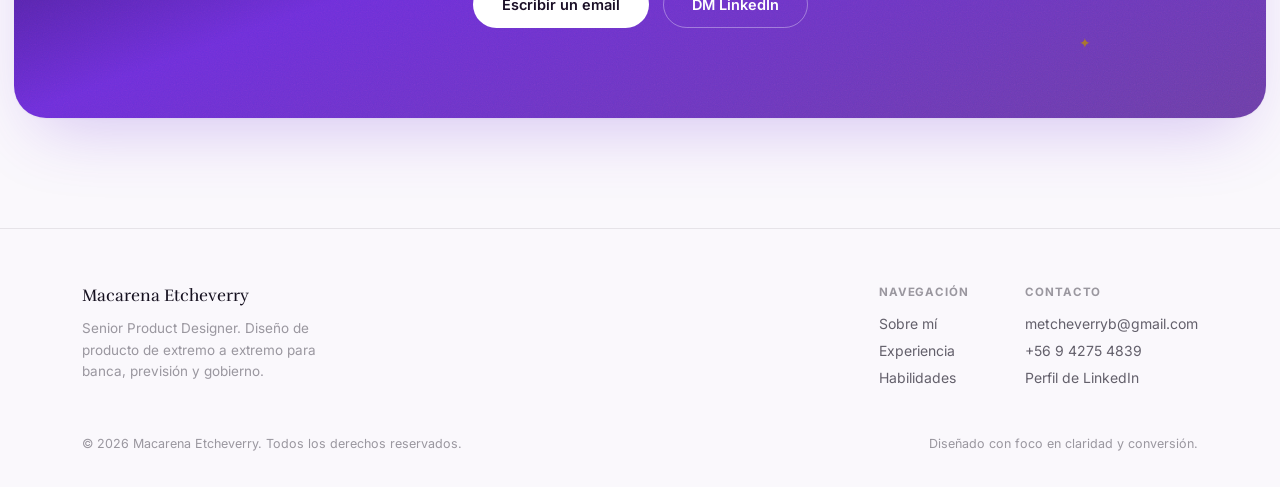
==== commit 131559c2: "Fusionar Experiencia laboral con Proyectos y actualizar enlace de LinkedIn Co-Authored-By: Claude So" ====
--- a/index.html
+++ b/index.html
@@ -175,59 +175,6 @@
   .pill-row{ display:flex; gap:10px; flex-wrap:wrap; margin-top:10px; }
   .pill{ font-size:12.5px; font-weight:500; color:var(--ink-soft); background:var(--surface-strong); border:1px solid var(--glass-border); padding:8px 15px; border-radius:100px; }
 
-  /* ---------- experiencia (acordeón) ---------- */
-  .exp-index{ border-top:1px solid var(--line); margin-top:10px; z-index:2; position:relative; }
-  .exp-row{ border-bottom:1px solid var(--line); }
-  .exp-row summary{
-    list-style:none; cursor:pointer; -webkit-tap-highlight-color:transparent;
-    display:grid; grid-template-columns:130px 44px 1fr auto 24px; align-items:center; gap:20px;
-    padding:26px 4px; transition:background .25s ease;
-  }
-  .exp-row summary::-webkit-details-marker{ display:none; }
-  .exp-row summary::marker{ content:''; }
-  .exp-row summary:hover{ background:var(--surface); }
-
-  .exp-year{ font-family:'Rufina',serif; font-size:15px; color:var(--ink-soft); }
-
-  .exp-logo{
-    width:42px; height:42px; border-radius:11px; flex-shrink:0;
-    background:var(--surface); border:1px solid var(--line);
-    display:flex; align-items:center; justify-content:center; overflow:hidden;
-  }
-  .exp-logo img{ width:100%; height:100%; object-fit:cover; display:block; }
-  .exp-logo span{ font-family:'Rufina',serif; font-size:14px; color:var(--ink-soft); }
-
-  .exp-heading{ display:flex; flex-direction:column; gap:3px; min-width:0; }
-  .exp-role{ font-family:'Rufina',serif; font-size:20px; color:var(--ink); transition:color .25s ease; }
-  .exp-row summary:hover .exp-role{ color:var(--violet-2); }
-  .exp-company{ font-size:13px; color:var(--muted); font-family:'Inter',sans-serif; }
-
-  .exp-tag{
-    font-size:11.5px; font-weight:600; color:var(--gold); text-transform:uppercase; letter-spacing:0.05em;
-    white-space:nowrap; justify-self:end;
-  }
-
-  .exp-icon{ position:relative; width:16px; height:16px; justify-self:end; }
-  .exp-icon::before, .exp-icon::after{ content:''; position:absolute; background:var(--ink-soft); transition:transform .3s ease; }
-  .exp-icon::before{ left:0; top:7px; width:16px; height:1.5px; }
-  .exp-icon::after{ left:7px; top:0; width:1.5px; height:16px; }
-  .exp-row[open] .exp-icon::after{ transform:rotate(90deg); opacity:0; }
-  .exp-row[open] summary .exp-role{ color:var(--violet-2); }
-
-  .exp-body{ padding:0 4px 30px 214px; animation:exp-open .35s ease; }
-  .exp-body p{ font-size:15px; line-height:1.75; color:var(--ink-soft); max-width:560px; font-family:'Inter',sans-serif; }
-  @keyframes exp-open{ from{ opacity:0; transform:translateY(-6px);} to{ opacity:1; transform:translateY(0);} }
-
-  @media (max-width:780px){
-    .exp-row summary{ grid-template-columns:38px 1fr 20px; row-gap:8px; }
-    .exp-logo{ order:1; width:36px; height:36px; }
-    .exp-year{ grid-column:2; order:2; font-size:12.5px; color:var(--muted); }
-    .exp-heading{ grid-column:1 / -1; order:3; }
-    .exp-icon{ order:4; }
-    .exp-tag{ display:none; }
-    .exp-body{ padding-left:4px; }
-  }
-
   /* ---------- skills ---------- */
   .bento{ display:grid; grid-template-columns:repeat(3,1fr); gap:20px; margin-bottom:32px; position:relative; z-index:2; }
   .bento-card{ background:var(--surface-strong); border:1px solid var(--line); border-radius:var(--radius-md); padding:28px; transition:.3s ease; box-shadow:var(--shadow-card); }
@@ -307,7 +254,6 @@
     <nav class="links">
       <a href="#sobre-mi">Sobre mí</a>
       <a href="#experiencia">Experiencia</a>
-      <a href="#proyectos">Proyectos</a>
       <a href="#contacto" class="nav-cta">Contacto</a>
     </nav>
     <div class="burger" id="burger"><span></span><span></span><span></span></div>
@@ -319,7 +265,6 @@
   <a href="#sobre-mi">Sobre mí</a>
   <a href="#experiencia">Experiencia</a>
   <a href="#habilidades">Habilidades</a>
-  <a href="#proyectos">Proyectos</a>
   <a href="#contacto">Contacto</a>
 </div>
 
@@ -334,7 +279,7 @@
     <h1 class="hero-title">Diseño de producto que conecta <em>negocio</em> y experiencia</h1>
     <p class="hero-sub">8 años liderando diseño de producto de extremo a extremo en banca, previsión y gobierno — de la estrategia a la interfaz, con foco en resultados medibles.</p>
     <div class="hero-ctas">
-      <a href="#proyectos" class="btn btn-white">Ver proyectos</a>
+      <a href="#experiencia" class="btn btn-white">Ver proyectos</a>
       <a href="#contacto" class="btn btn-line">Hablemos</a>
     </div>
   </div>
@@ -387,100 +332,6 @@
   </div>
 </section>
 
-<!-- EXPERIENCE -->
-<section class="dark-section" id="experiencia">
-  <div class="wrap">
-    <div class="sec-head reveal">
-      <span class="sec-eyebrow">Experiencia laboral</span>
-      <h2 class="sec-title">Un recorrido por productos que exigen precisión</h2>
-      <p class="sec-desc">Cinco años diseñando para industrias donde un error de contenido o de flujo tiene un costo real.</p>
-    </div>
-    <div class="exp-index reveal">
-
-      <details class="exp-row" open>
-        <summary>
-          <span class="exp-year">2023 — 2025</span>
-          <span class="exp-logo"><span>BI</span></span>
-          <span class="exp-heading">
-            <span class="exp-role">UX/UI Designer &amp; UX Writer</span>
-            <span class="exp-company">BICE Inversiones</span>
-          </span>
-          <span class="exp-tag">Banca &amp; inversiones</span>
-          <span class="exp-icon" aria-hidden="true"></span>
-        </summary>
-        <div class="exp-body">
-          <p>Reestructuré contenidos ante la necesidad de deshabilitar un recomendador, evaluando cada vista impactada para prevenir vacíos de información y mantener una experiencia clara en la plataforma.</p>
-        </div>
-      </details>
-
-      <details class="exp-row">
-        <summary>
-          <span class="exp-year">2023</span>
-          <span class="exp-logo"><span>GB</span></span>
-          <span class="exp-heading">
-            <span class="exp-role">UX/UI Designer &amp; UX Writer</span>
-            <span class="exp-company">GO BICE</span>
-          </span>
-          <span class="exp-tag">Landing pública</span>
-          <span class="exp-icon" aria-hidden="true"></span>
-        </summary>
-        <div class="exp-body">
-          <p>Mejora continua de landings públicas: diseño UX/UI, UX Writing y arquitectura de contenidos con foco en negocio.</p>
-        </div>
-      </details>
-
-      <details class="exp-row">
-        <summary>
-          <span class="exp-year">2023</span>
-          <span class="exp-logo"><span>PS</span></span>
-          <span class="exp-heading">
-            <span class="exp-role">Líder de Diseño UX/UI</span>
-            <span class="exp-company">PISEE</span>
-          </span>
-          <span class="exp-tag">Gobierno · Design system</span>
-          <span class="exp-icon" aria-hidden="true"></span>
-        </summary>
-        <div class="exp-body">
-          <p>Rediseño de PISEE 2.0 — sitio público, panel de administración y gestor de contenidos — a partir de un design system escalable, validado con research en Maze.</p>
-        </div>
-      </details>
-
-      <details class="exp-row">
-        <summary>
-          <span class="exp-year">2022</span>
-          <span class="exp-logo"><span>LP</span></span>
-          <span class="exp-heading">
-            <span class="exp-role">UX/UI Designer</span>
-            <span class="exp-company">BICE LifePlan</span>
-          </span>
-          <span class="exp-tag">Previsión</span>
-          <span class="exp-icon" aria-hidden="true"></span>
-        </summary>
-        <div class="exp-body">
-          <p>Rediseño estratégico del simulador de APV, mejorando conversión y claridad bajo estándares de usabilidad.</p>
-        </div>
-      </details>
-
-      <details class="exp-row">
-        <summary>
-          <span class="exp-year">2020</span>
-          <span class="exp-logo"><span>GC</span></span>
-          <span class="exp-heading">
-            <span class="exp-role">UX/UI Designer</span>
-            <span class="exp-company">Gob.cl</span>
-          </span>
-          <span class="exp-tag">Gobierno &amp; accesibilidad</span>
-          <span class="exp-icon" aria-hidden="true"></span>
-        </summary>
-        <div class="exp-body">
-          <p>Rediseño del sitio público del Estado, mejorando experiencia de usuario y accesibilidad bajo criterios globales.</p>
-        </div>
-      </details>
-
-    </div>
-  </div>
-</section>
-
 <!-- SKILLS -->
 <section class="dark-section grid-bg" id="habilidades">
   <div class="orb" style="width:300px;height:300px; background:var(--violet-1); opacity:0.10; top:10%; right:-100px;"></div>
@@ -522,13 +373,13 @@
   </div>
 </section>
 
-<!-- WORK -->
-<section class="dark-section" id="proyectos">
+<!-- EXPERIENCE & WORK -->
+<section class="dark-section" id="experiencia">
   <div class="wrap">
     <div class="sec-head reveal">
-      <span class="sec-eyebrow">Proyectos seleccionados</span>
-      <h2 class="sec-title">Cinco productos, un mismo estándar de claridad</h2>
-      <p class="sec-desc">Capturas de cada proyecto próximamente — por ahora, una vista general de cada producto y mi rol en él.</p>
+      <span class="sec-eyebrow">Experiencia &amp; proyectos</span>
+      <h2 class="sec-title">Un recorrido por productos que exigen precisión</h2>
+      <p class="sec-desc">Cinco años diseñando para industrias donde un error de contenido o de flujo tiene un costo real — cinco proyectos, un mismo estándar de claridad.</p>
     </div>
     <div class="work-grid">
       <div class="work-card reveal">
@@ -624,7 +475,7 @@
     <p>Disponible para nuevos proyectos de diseño de producto o sistemas de diseño. Escríbeme y conversemos.</p>
     <div class="cta-btns">
       <a href="mailto:metcheverryb@gmail.com" class="btn btn-white">Escribir un email</a>
-      <a href="https://www.linkedin.com/" target="_blank" rel="noopener" class="btn btn-line">DM LinkedIn</a>
+      <a href="https://www.linkedin.com/in/macarena-etcheverry-bidegain/" target="_blank" rel="noopener" class="btn btn-line">DM LinkedIn</a>
     </div>
   </div>
 </section>
@@ -643,13 +494,12 @@
           <a href="#sobre-mi">Sobre mí</a>
           <a href="#experiencia">Experiencia</a>
           <a href="#habilidades">Habilidades</a>
-          <a href="#proyectos">Proyectos</a>
         </div>
         <div class="footer-col">
           <h4>Contacto</h4>
           <a href="mailto:metcheverryb@gmail.com">metcheverryb@gmail.com</a>
           <a href="tel:+56942754839">+56 9 4275 4839</a>
-          <a href="https://www.linkedin.com/" target="_blank" rel="noopener">Perfil de LinkedIn</a>
+          <a href="https://www.linkedin.com/in/macarena-etcheverry-bidegain/" target="_blank" rel="noopener">Perfil de LinkedIn</a>
         </div>
       </div>
     </div>
